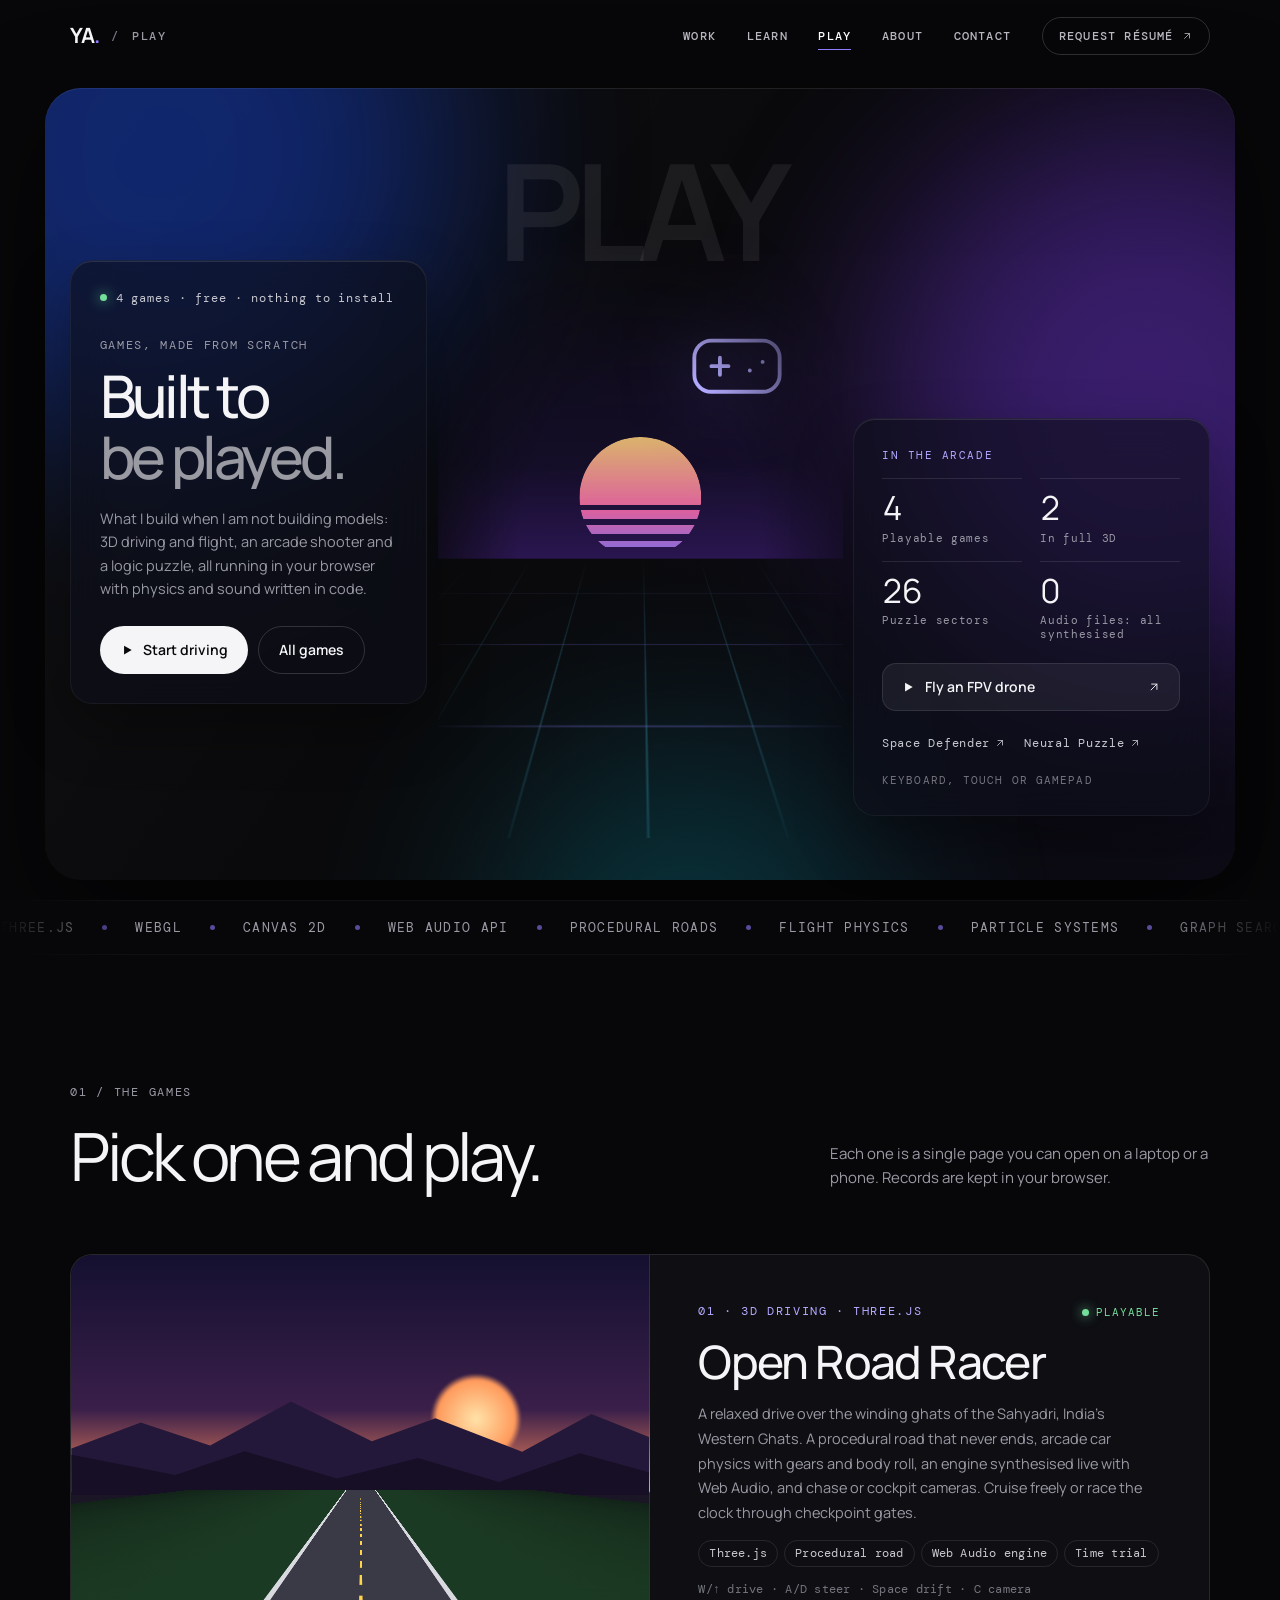
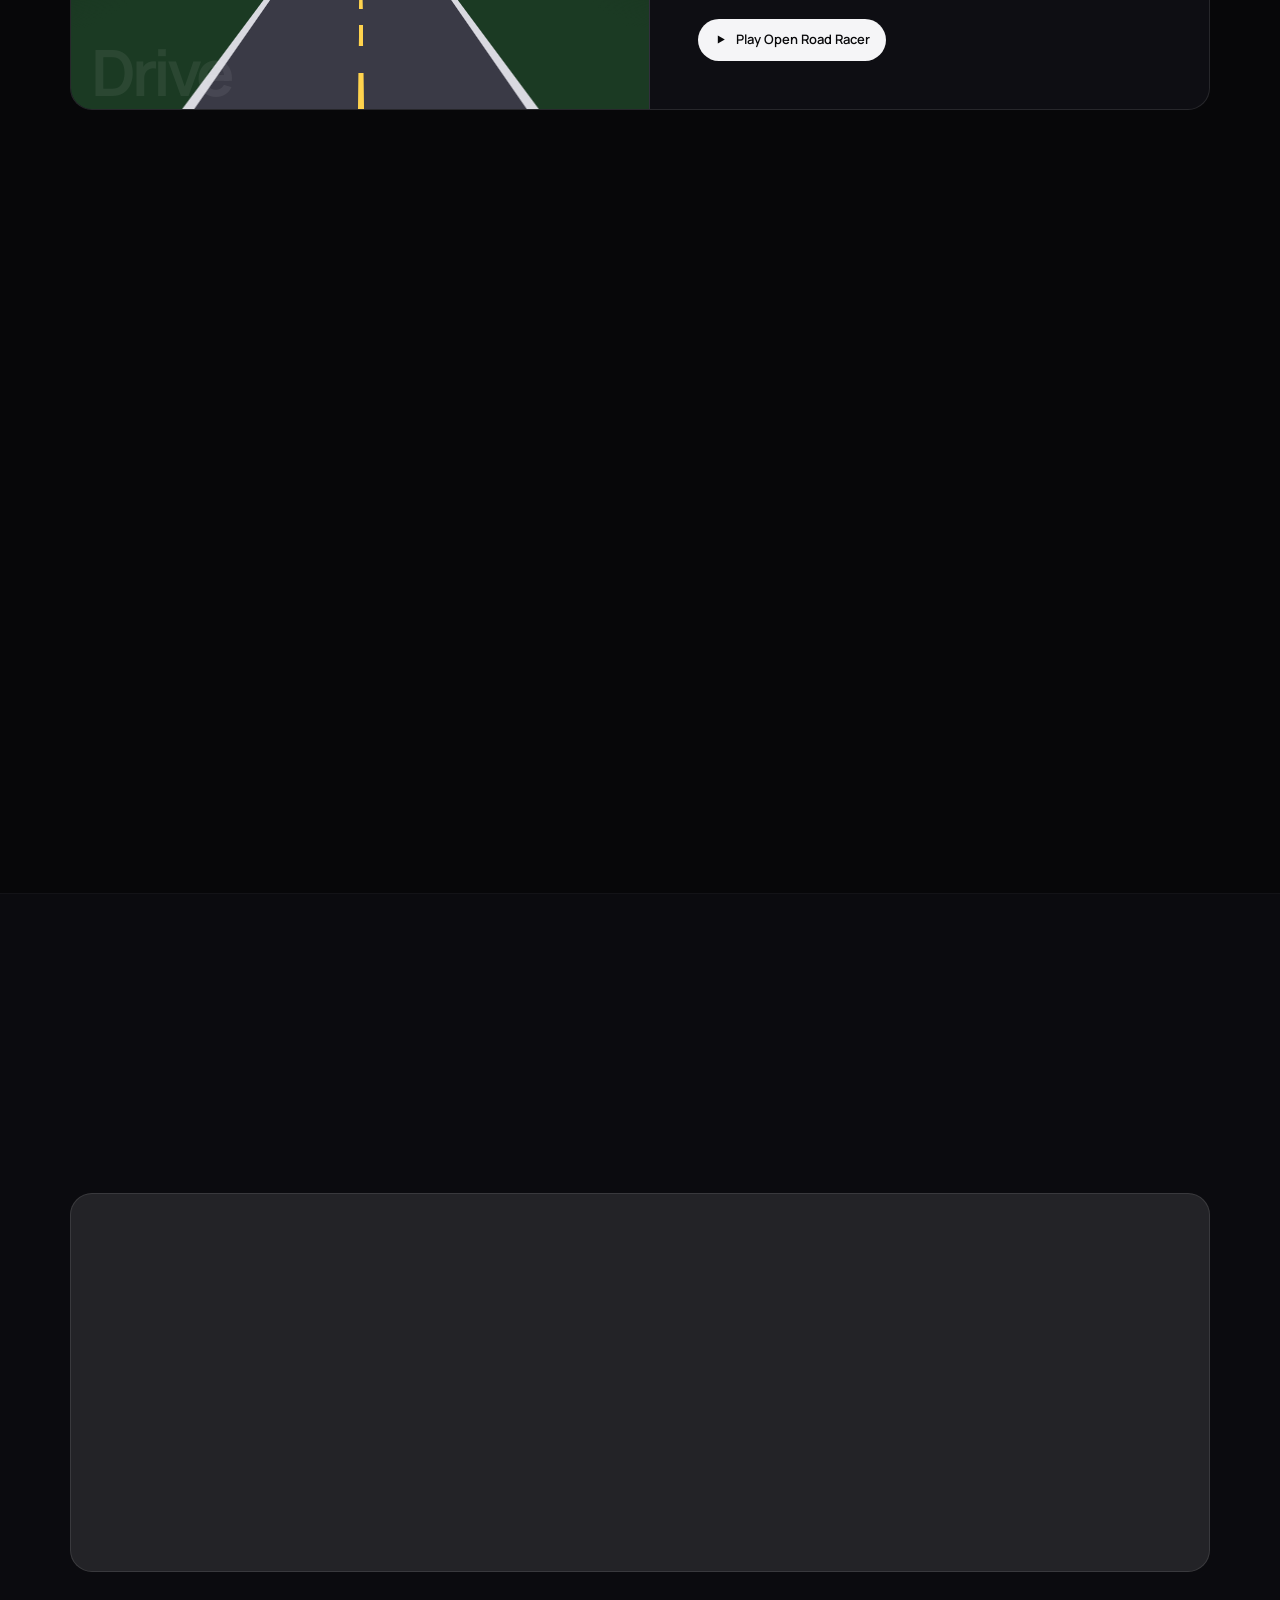
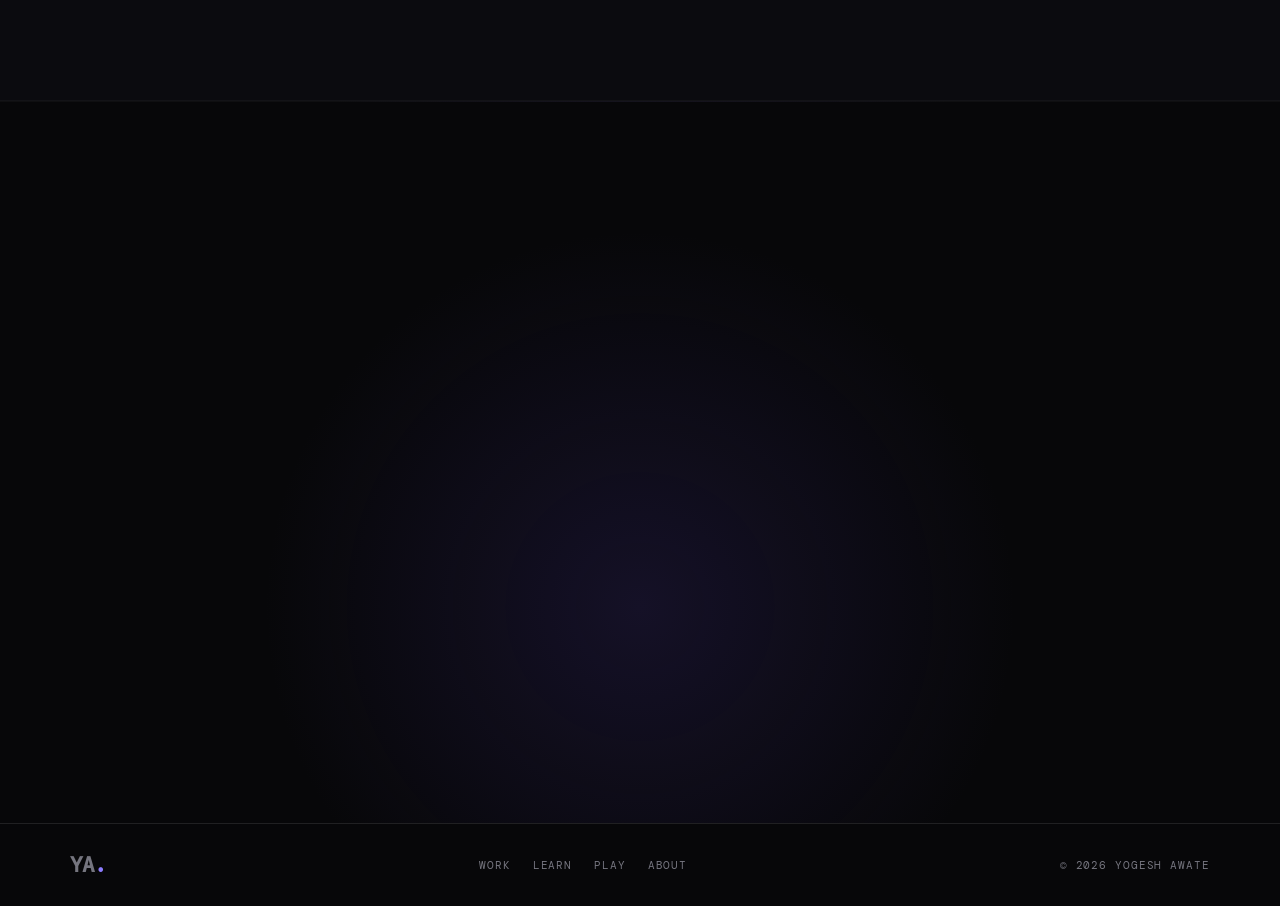
==== index.html @ 94be994e "Play hub on the portfolio shell: same nav, hero, transitions and contact The hub now uses a copy of " ====
<!doctype html>
<html lang="en">
<head>
<meta charset="utf-8">
<meta name="viewport" content="width=device-width, initial-scale=1">
<meta name="theme-color" content="#070709">
<title>Play · Yogesh Awate</title>
<meta name="description" content="Browser games built from scratch by Yogesh Awate: a Western Ghats drive, an FPV drone simulator, an arcade shooter and a circuit puzzle.">
<meta property="og:title" content="Play · Yogesh Awate">
<meta property="og:description" content="Four browser games built from scratch. No installs, keyboard or touch.">
<meta property="og:type" content="website">
<meta property="og:image" content="https://yogesh660.github.io/assets/yogesh-suit-cutout.webp">
<link rel="preconnect" href="https://fonts.googleapis.com">
<link rel="preconnect" href="https://fonts.gstatic.com" crossorigin>
<link href="https://fonts.googleapis.com/css2?family=DM+Mono:wght@400;500&family=Manrope:wght@300;400;500;600;700&display=swap" rel="stylesheet">
<link rel="stylesheet" href="assets/site.css?v=2">
<link rel="stylesheet" href="assets/games.css?v=2">
<script>document.documentElement.classList.add('js')</script>
</head>
<body class="page-play">
<a class="skip" href="#main">Skip to content</a>

<!-- Same five links as the portfolio and the Learn hub, so the three read as one site. -->
<nav id="nav">
  <div class="brand"><a class="mark" href="/" aria-label="Yogesh Awate, home">YA<span>.</span></a><a class="brand-sub" href="./">Play</a></div>
  <div class="navlinks" id="navlinks">
    <a href="/work/">Work</a>
    <a href="/ml-model-zoo/">Learn</a>
    <a href="./" class="active" aria-current="page">Play</a>
    <a href="/about/">About</a>
    <a href="#contact">Contact</a>
    <a class="pill" href="mailto:awateyogeshs@gmail.com?subject=R%C3%A9sum%C3%A9%20request">Request résumé <svg class="i" viewBox="0 0 24 24" fill="none" stroke="currentColor" stroke-width="1.6" stroke-linecap="round" stroke-linejoin="round" aria-hidden="true"><path d="M7 17 17 7M8 7h9v9"/></svg></a>
  </div>
  <button class="menu" id="menu" aria-label="Open menu" aria-expanded="false" aria-controls="navlinks"><svg class="i" viewBox="0 0 24 24" fill="none" stroke="currentColor" stroke-width="1.6" stroke-linecap="round" stroke-linejoin="round" aria-hidden="true"><path d="M4 7h16M4 12h16M4 17h16"/></svg></button>
</nav>

<main id="main">
<header class="hero play-hero">
  <div class="hero-stage" aria-hidden="true"><i></i><i></i><i></i></div>

  <div class="hero-card hero-intro">
    <p class="availability rise" style="--d:1"><i></i>4 games · free · nothing to install</p>
    <p class="kicker rise" style="--d:2">Games, made from scratch</p>
    <h1><span class="line"><span class="rise" style="--d:3">Built to</span></span><span class="line"><span class="rise dim" style="--d:4">be played.</span></span></h1>
    <p class="focus rise" style="--d:5">What I build when I am not building models: 3D driving and flight, an arcade shooter and a logic puzzle, all running in your browser with physics and sound written in code.</p>
    <div class="actions rise" style="--d:6">
      <a class="button light" href="games/open-road-racer/"><svg class="i" viewBox="0 0 24 24" fill="currentColor" aria-hidden="true"><path d="M7 4.5v15l13-7.5z"/></svg> Start driving</a>
      <a class="button ghost" href="#games">All games</a>
    </div>
  </div>

  <figure class="hero-visual" aria-hidden="true">
    <div class="hero-name">PLAY</div>
    <div class="arcade"><i class="sun"></i><i class="floor"></i><span class="pad"><svg class="i" viewBox="0 0 24 24" fill="none" stroke="currentColor" stroke-width="1.6" stroke-linecap="round" stroke-linejoin="round" aria-hidden="true"><path d="M6 12h4M8 10v4M15 13h.01M18 11h.01"/><rect x="2" y="6" width="20" height="12" rx="4"/></svg></span></div>
  </figure>

  <aside class="hero-card hero-side rise" style="--d:7">
    <small>In the arcade</small>
    <div class="hero-stats">
      <div><strong data-count="4">4</strong><span>Playable games</span></div>
      <div><strong data-count="2">2</strong><span>In full 3D</span></div>
      <div><strong data-count="26">26</strong><span>Puzzle sectors</span></div>
      <div><strong>0</strong><span>Audio files: all synthesised</span></div>
    </div>
    <a class="side-cta" href="games/fpv-time-trial/"><svg class="i" viewBox="0 0 24 24" fill="currentColor" aria-hidden="true"><path d="M7 4.5v15l13-7.5z"/></svg> Fly an FPV drone <svg class="i" viewBox="0 0 24 24" fill="none" stroke="currentColor" stroke-width="1.6" stroke-linecap="round" stroke-linejoin="round" aria-hidden="true"><path d="M7 17 17 7M8 7h9v9"/></svg></a>
    <div class="quick-links">
      <a href="games/space-defender/">Space Defender <svg class="i" viewBox="0 0 24 24" fill="none" stroke="currentColor" stroke-width="1.6" stroke-linecap="round" stroke-linejoin="round" aria-hidden="true"><path d="M7 17 17 7M8 7h9v9"/></svg></a>
      <a href="games/neural-puzzle/">Neural Puzzle <svg class="i" viewBox="0 0 24 24" fill="none" stroke="currentColor" stroke-width="1.6" stroke-linecap="round" stroke-linejoin="round" aria-hidden="true"><path d="M7 17 17 7M8 7h9v9"/></svg></a>
    </div>
    <span class="where">Keyboard, touch or gamepad</span>
  </aside>
</header>

<div class="marquee" aria-hidden="true"><div class="track"><span>Three.js</span><i></i><span>WebGL</span><i></i><span>Canvas 2D</span><i></i><span>Web Audio API</span><i></i><span>Procedural roads</span><i></i><span>Flight physics</span><i></i><span>Particle systems</span><i></i><span>Graph search</span><i></i><span>Touch controls</span><i></i><span>localStorage records</span><i></i><span>Three.js</span><i></i><span>WebGL</span><i></i><span>Canvas 2D</span><i></i><span>Web Audio API</span><i></i><span>Procedural roads</span><i></i><span>Flight physics</span><i></i><span>Particle systems</span><i></i><span>Graph search</span><i></i><span>Touch controls</span><i></i><span>localStorage records</span><i></i></div></div>

<section class="section" id="games">
  <div class="head reveal">
    <div><span class="tag">01 / The games</span><h2>Pick one and play.</h2></div>
    <p>Each one is a single page you can open on a laptop or a phone. Records are kept in your browser.</p>
  </div>
  <div class="games">
      <article class="game wide spot reveal">
        <a class="art art-road" href="games/open-road-racer/" tabindex="-1" aria-hidden="true"><i class="sun"></i><i class="hills"></i><i class="hills near"></i><i class="road"></i><span class="word">Drive</span></a>
        <div class="body">
          <div class="row"><small>01 · 3D driving · Three.js</small><span class="status live"><i></i>Playable</span></div>
          <h3>Open Road Racer</h3>
          <p>A relaxed drive over the winding ghats of the Sahyadri, India's Western Ghats. A procedural road that never ends, arcade car physics with gears and body roll, an engine synthesised live with Web Audio, and chase or cockpit cameras. Cruise freely or race the clock through checkpoint gates.</p>
          <div class="chips"><span>Three.js</span><span>Procedural road</span><span>Web Audio engine</span><span>Time trial</span></div>
          <p class="keys">W/↑ drive · A/D steer · Space drift · C camera</p>
          <div class="links"><a class="button light small" href="games/open-road-racer/"><svg class="i" viewBox="0 0 24 24" fill="currentColor" aria-hidden="true"><path d="M7 4.5v15l13-7.5z"/></svg> Play Open Road Racer</a></div>
        </div>
      </article>
      <article class="game spot reveal">
        <a class="art art-fpv" href="games/fpv-time-trial/" tabindex="-1" aria-hidden="true"><i class="gate"></i><i class="gate"></i><i class="gate"></i><svg class="drone" viewBox="0 0 100 70" aria-hidden="true"><path d="M22 18 78 52M78 18 22 52"/><path d="M40 30h20v10H40z"/>
<circle cx="20" cy="16" r="14"/><circle cx="80" cy="16" r="14"/><circle cx="20" cy="54" r="14"/><circle cx="80" cy="54" r="14"/></svg><span class="word">Fly</span></a>
        <div class="body">
          <div class="row"><small>02 · Flight sim · Three.js</small><span class="status live"><i></i>Playable</span></div>
          <h3>FPV Micro Drones</h3>
          <p>A first-person drone simulator inspired by Liftoff. Fly anything from a 65 mm Tinywhoop to a 5-inch 6S quad through living rooms, a cyber hangar and canyon courses, on Betaflight Actual rates.</p>
          <div class="chips"><span>Flight physics</span><span>Betaflight rates</span><span>Three.js</span></div>
          <p class="keys">Sticks on keyboard, touch or gamepad</p>
          <div class="links"><a class="button light small" href="games/fpv-time-trial/"><svg class="i" viewBox="0 0 24 24" fill="currentColor" aria-hidden="true"><path d="M7 4.5v15l13-7.5z"/></svg> Play FPV Micro Drones</a></div>
        </div>
      </article>
      <article class="game spot reveal">
        <a class="art art-space" href="games/space-defender/" tabindex="-1" aria-hidden="true"><i class="stars far"></i><i class="stars"></i><div class="invaders"><i></i><i></i><i></i><i></i><i></i><i></i><i></i><i></i><i></i><i></i><i></i><i></i></div><i class="shot-line"></i><i class="ship"></i><span class="word">Defend</span></a>
        <div class="body">
          <div class="row"><small>03 · Arcade · Canvas 2D</small><span class="status live"><i></i>Playable</span></div>
          <h3>Space Defender</h3>
          <p>A fast, readable wave shooter. Hold deep-space outposts against escalating alien formations with three starfighter classes, smart bombs and power-ups.</p>
          <div class="chips"><span>Canvas 2D</span><span>Particle pools</span><span>Upgrades</span></div>
          <p class="keys">Move, shoot, bomb: keyboard or touch</p>
          <div class="links"><a class="button light small" href="games/space-defender/"><svg class="i" viewBox="0 0 24 24" fill="currentColor" aria-hidden="true"><path d="M7 4.5v15l13-7.5z"/></svg> Play Space Defender</a></div>
        </div>
      </article>
      <article class="game spot reveal">
        <a class="art art-neural" href="games/neural-puzzle/" tabindex="-1" aria-hidden="true"><svg viewBox="0 0 300 180" aria-hidden="true"><rect class="tile" x="4" y="4" width="52" height="52" rx="8"/><rect class="tile" x="64" y="4" width="52" height="52" rx="8"/><rect class="tile" x="124" y="4" width="52" height="52" rx="8"/><rect class="tile" x="184" y="4" width="52" height="52" rx="8"/><rect class="tile" x="244" y="4" width="52" height="52" rx="8"/><rect class="tile" x="4" y="64" width="52" height="52" rx="8"/><rect class="tile" x="64" y="64" width="52" height="52" rx="8"/><rect class="tile" x="124" y="64" width="52" height="52" rx="8"/><rect class="tile" x="184" y="64" width="52" height="52" rx="8"/><rect class="tile" x="244" y="64" width="52" height="52" rx="8"/><rect class="tile" x="4" y="124" width="52" height="52" rx="8"/><rect class="tile" x="64" y="124" width="52" height="52" rx="8"/><rect class="tile" x="124" y="124" width="52" height="52" rx="8"/><rect class="tile" x="184" y="124" width="52" height="52" rx="8"/><rect class="tile" x="244" y="124" width="52" height="52" rx="8"/>
<path class="wire" d="M30 30 H150 V90 H90 V150 H270 V90"/>
<path class="wire" d="M210 30 H270 M210 30 V90"/>
<path class="current" pathLength="100" d="M30 30 H150 V90 H90 V150 H270 V90"/>
<circle class="node" cx="30" cy="30" r="10"/><circle class="node end" cx="270" cy="90" r="10"/></svg><span class="word">Solve</span></a>
        <div class="body">
          <div class="row"><small>04 · Logic · procedural</small><span class="status live"><i></i>Playable</span></div>
          <h3>Neural Puzzle</h3>
          <p>Rotate conduits to close the circuit before you run out of moves. 26 sectors, procedurally generated boards and a daily challenge.</p>
          <div class="chips"><span>Graph search</span><span>Procedural levels</span><span>Daily challenge</span></div>
          <p class="keys">Click or tap a tile to rotate it</p>
          <div class="links"><a class="button light small" href="games/neural-puzzle/"><svg class="i" viewBox="0 0 24 24" fill="currentColor" aria-hidden="true"><path d="M7 4.5v15l13-7.5z"/></svg> Play Neural Puzzle</a></div>
        </div>
      </article>
  </div>
</section>

<section class="section band">
  <div class="inner">
    <div class="head reveal">
      <div><span class="tag">02 / How they are built</span><h2>Small, fast, from scratch.</h2></div>
      <a class="text-link" href="https://github.com/yogesh660/featured-games" target="_blank" rel="noopener">The code on GitHub <svg class="i" viewBox="0 0 24 24" fill="none" stroke="currentColor" stroke-width="1.6" stroke-linecap="round" stroke-linejoin="round" aria-hidden="true"><path d="M7 17 17 7M8 7h9v9"/></svg></a>
    </div>
    <div class="standards"><div class="standard reveal"><svg class="i" viewBox="0 0 24 24" fill="none" stroke="currentColor" stroke-width="1.6" stroke-linecap="round" stroke-linejoin="round" aria-hidden="true"><path d="M20 6 9 17l-5-5"/></svg><h3>Nothing to install</h3><p>Open the link and play. No plugins, accounts or downloads; it all runs in the browser.</p></div><div class="standard reveal"><svg class="i" viewBox="0 0 24 24" fill="none" stroke="currentColor" stroke-width="1.6" stroke-linecap="round" stroke-linejoin="round" aria-hidden="true"><path d="M20 6 9 17l-5-5"/></svg><h3>Sound made in code</h3><p>Engines, wind, lasers and chimes are synthesised with the Web Audio API. No audio files.</p></div><div class="standard reveal"><svg class="i" viewBox="0 0 24 24" fill="none" stroke="currentColor" stroke-width="1.6" stroke-linecap="round" stroke-linejoin="round" aria-hidden="true"><path d="M20 6 9 17l-5-5"/></svg><h3>Keyboard and touch</h3><p>Every game has keyboard controls and on-screen controls for phones and tablets.</p></div><div class="standard reveal"><svg class="i" viewBox="0 0 24 24" fill="none" stroke="currentColor" stroke-width="1.6" stroke-linecap="round" stroke-linejoin="round" aria-hidden="true"><path d="M20 6 9 17l-5-5"/></svg><h3>Runs on modest hardware</h3><p>Graphics presets (low, medium, high) and pooled objects keep the frame rate smooth.</p></div><div class="standard reveal"><svg class="i" viewBox="0 0 24 24" fill="none" stroke="currentColor" stroke-width="1.6" stroke-linecap="round" stroke-linejoin="round" aria-hidden="true"><path d="M20 6 9 17l-5-5"/></svg><h3>Records stay with you</h3><p>Best laps and scores are saved in your browser, nowhere else.</p></div><div class="standard reveal"><svg class="i" viewBox="0 0 24 24" fill="none" stroke="currentColor" stroke-width="1.6" stroke-linecap="round" stroke-linejoin="round" aria-hidden="true"><path d="M20 6 9 17l-5-5"/></svg><h3>Open source</h3><p>Every line is on GitHub, with a design doc for each game in docs/.</p></div></div>
  </div>
</section>
</main>

<section id="contact" class="contact">
  <span class="tag reveal">Let's connect</span>
  <h2 class="reveal">Have a hard problem?<br><span>Let's make it simple.</span></h2>
  <a class="email reveal" href="mailto:awateyogeshs@gmail.com">awateyogeshs@gmail.com <svg class="i" viewBox="0 0 24 24" fill="none" stroke="currentColor" stroke-width="1.6" stroke-linecap="round" stroke-linejoin="round" aria-hidden="true"><path d="M7 17 17 7M8 7h9v9"/></svg></a>
  <div class="socials reveal">
    <a href="https://www.linkedin.com/in/yogesh-s-awate/" target="_blank" rel="noopener"><svg class="i" viewBox="0 0 24 24" fill="none" stroke="currentColor" stroke-width="1.6" stroke-linecap="round" stroke-linejoin="round" aria-hidden="true"><path d="M16 8a6 6 0 0 1 6 6v7h-4v-7a2 2 0 0 0-4 0v7h-4v-7a6 6 0 0 1 6-6z"/><rect x="2" y="9" width="4" height="12"/><circle cx="4" cy="4" r="2"/></svg> LinkedIn</a>
    <a href="https://github.com/yogesh660" target="_blank" rel="noopener"><svg class="i" viewBox="0 0 24 24" fill="none" stroke="currentColor" stroke-width="1.6" stroke-linecap="round" stroke-linejoin="round" aria-hidden="true"><path d="M15 22v-4a4.8 4.8 0 0 0-1-3.5c3 0 6-2 6-5.5.1-1.2-.3-2.5-1-3.5.3-1.1.3-2.4 0-3.5 0 0-1 0-3 1.5a10.5 10.5 0 0 0-8 0C6 2 5 2 5 2c-.3 1.1-.3 2.4 0 3.5A5.4 5.4 0 0 0 4 9c0 3.5 3 5.5 6 5.5-.4.5-.7 1-.9 1.6-.2.6-.2 1.3-.1 1.9v4"/><path d="M9 18c-4.5 2-5-2-7-2"/></svg> GitHub</a>
    <a href="https://medium.com/@yogeshinawate" target="_blank" rel="noopener"><svg class="i" viewBox="0 0 24 24" fill="none" stroke="currentColor" stroke-width="1.6" stroke-linecap="round" stroke-linejoin="round" aria-hidden="true"><path d="M12 20h9"/><path d="M16.5 3.5a2.1 2.1 0 0 1 3 3L7 19l-4 1 1-4Z"/></svg> Medium</a>
    <a href="https://twitter.com/YogeshSAwate1" target="_blank" rel="noopener"><svg class="i" viewBox="0 0 24 24" fill="none" stroke="currentColor" stroke-width="1.6" stroke-linecap="round" stroke-linejoin="round" aria-hidden="true"><path d="M7 17 17 7M8 7h9v9"/></svg> X / Twitter</a>
  </div>
</section>

<footer>
  <a class="mark" href="/">YA<span>.</span></a>
  <div class="footlinks"><a href="/work/">Work</a><a href="/ml-model-zoo/">Learn</a><a href="./">Play</a><a href="/about/">About</a></div>
  <span>© 2026 YOGESH AWATE</span>
</footer>

<script src="assets/site.js?v=2" defer></script>
</body>
</html>
---- assets/site.css ----
/* Portfolio. Near-black ground, Manrope + DM Mono, violet/cyan accents, glass panels.
   The case-study pages (/car-agent-harness/, /shelf-vlm/) use the same tokens. */

:root {
  --bg: #070709;
  --bg-2: #0b0b0f;
  --panel: #0e0e13;
  --glass: rgba(14, 16, 26, .62);
  --ink: #f5f5f7;
  --soft: #c9c9d1;
  --muted: #9a9aa5;
  --dim: #75757f;
  --line: rgba(255, 255, 255, .1);
  --line-2: rgba(255, 255, 255, .16);
  --violet: #8c7cff;
  --violet-2: #b3abff;
  --cyan: #56d9ff;
  --green: #74df9b;
  --mono: "DM Mono", ui-monospace, SFMono-Regular, Menlo, monospace;
  --sans: Manrope, system-ui, -apple-system, "Segoe UI", Arial, sans-serif;
  --pad-x: clamp(20px, 5.5vw, 88px);
  --max: 1240px;
  --radius: 22px;
  --ease: cubic-bezier(.2, .7, .2, 1);
}

* { box-sizing: border-box; }
html { scroll-behavior: smooth; scroll-padding-top: 80px; -webkit-text-size-adjust: 100%; }
body {
  margin: 0; background: var(--bg); color: var(--ink); font-family: var(--sans);
  font-size: 16px; line-height: 1.6; overflow-x: hidden; -webkit-font-smoothing: antialiased;
}
a { color: inherit; text-decoration: none; }
img { display: block; max-width: 100%; }
h1, h2, h3, h4, p { margin: 0; }
::selection { background: #8c7cff55; }
:focus-visible { outline: 2px solid var(--violet); outline-offset: 3px; border-radius: 6px; }
.i { width: 1em; height: 1em; flex: none; }
.dim { color: #9a9aa3; }

.skip { position: absolute; left: 12px; top: -60px; z-index: 100; background: var(--ink); color: var(--bg); padding: 10px 14px; border-radius: 10px; }
.skip:focus { top: 12px; }

.tag, small, .num, .period, .kicker {
  font-family: var(--mono); font-weight: 400; letter-spacing: .14em; text-transform: uppercase;
}
.tag { display: block; font-size: 12px; color: var(--muted); margin-bottom: 24px; }

/* ---------- page transitions (Chrome, Edge, Safari 18+; others just navigate) ---------- */
@view-transition { navigation: auto; }
::view-transition-old(root) { animation: .28s var(--ease) both page-out; }
::view-transition-new(root) { animation: .42s var(--ease) both page-in; }
::view-transition-group(*) { animation-duration: .45s; animation-timing-function: var(--ease); }
#nav { view-transition-name: nav; }
@keyframes page-out { to { opacity: 0; transform: translateY(-10px); } }
@keyframes page-in { from { opacity: 0; transform: translateY(14px); } }

/* ---------- entrance and reveal ---------- */
.js .rise { animation: rise .9s var(--ease) both; animation-delay: calc(var(--d, 0) * 80ms + 80ms); }
@keyframes rise { from { opacity: 0; transform: translateY(26px); filter: blur(6px); } }
.line { display: block; overflow: hidden; padding-bottom: .06em; }
.line > .rise { display: inline-block; animation-name: rise-line; }
@keyframes rise-line { from { opacity: 0; transform: translateY(105%); } }

.js .reveal { opacity: 0; transform: translateY(28px); transition: opacity .8s var(--ease), transform .8s var(--ease); transition-delay: calc(var(--stagger, 0) * 70ms); }
.js .reveal.in { opacity: 1; transform: none; }

/* cursor spotlight on cards; site.js sets --mx/--my */
.spot { position: relative; isolation: isolate; }
.spot::before {
  content: ""; position: absolute; inset: 0; z-index: -1; border-radius: inherit; opacity: 0; transition: opacity .35s;
  background: radial-gradient(420px circle at var(--mx, 50%) var(--my, 50%), #8c7cff1f, transparent 60%);
}
.spot:hover::before { opacity: 1; }

/* ---------- nav ---------- */
nav {
  position: fixed; z-index: 50; inset: 0 0 auto; height: 72px; padding: 0 var(--pad-x);
  display: flex; align-items: center; justify-content: space-between;
  border-bottom: 1px solid transparent; transition: background .35s, height .35s, border-color .35s;
}
nav.scrolled, nav.open { height: 62px; background: rgba(7, 7, 9, .8); backdrop-filter: blur(22px); -webkit-backdrop-filter: blur(22px); border-color: var(--line); }
.mark { font-size: 21px; font-weight: 700; letter-spacing: -1px; }
.mark span { color: var(--violet); }
/* "YA. / Learn" and "YA. / Play" on the hubs, which share this stylesheet */
.brand { display: flex; align-items: center; gap: 12px; }
.brand-sub { font: 500 12px var(--mono); letter-spacing: .14em; text-transform: uppercase; color: var(--muted); transition: color .2s; }
.brand-sub::before { content: "/"; margin-right: 12px; color: var(--dim); }
.brand-sub:hover { color: #fff; }
.navlinks { display: flex; align-items: center; gap: clamp(18px, 2.4vw, 34px); font: 500 12px var(--mono); letter-spacing: .1em; text-transform: uppercase; }
.navlinks > a { position: relative; color: #b8b8c0; transition: color .2s; padding: 6px 0; }
.navlinks > a:not(.pill)::after { content: ""; position: absolute; left: 0; right: 0; bottom: 0; height: 1px; background: var(--violet); transform: scaleX(0); transform-origin: right; transition: transform .35s var(--ease); }
.navlinks > a:hover, .navlinks > a.active { color: #fff; }
.navlinks > a:hover::after, .navlinks > a.active::after { transform: scaleX(1); transform-origin: left; }
.pill { display: inline-flex; align-items: center; gap: 7px; border: 1px solid var(--line-2); padding: 10px 16px !important; border-radius: 99px; transition: border-color .2s, background .2s !important; }
.pill:hover { border-color: #ffffff45; background: #ffffff08; }
.menu { display: none; width: 44px; height: 44px; place-items: center; background: none; border: 0; color: #fff; font-size: 24px; cursor: pointer; margin-right: -10px; }

/* ---------- buttons and links ---------- */
.button {
  display: inline-flex; align-items: center; justify-content: center; gap: 9px; min-height: 46px;
  padding: 12px 20px; border-radius: 99px; font-size: 14px; font-weight: 600; transition: transform .25s var(--ease), background .2s, border-color .2s;
}
.button:hover { transform: translateY(-2px); }
.button .i { transition: transform .25s var(--ease); }
.button:hover .i { transform: translate(2px, -2px); }
.button.light { background: var(--ink); color: #09090b; }
.button.ghost { border: 1px solid var(--line-2); color: var(--ink); }
.button.ghost:hover { border-color: #ffffff40; background: #ffffff08; }
.button.small { min-height: 42px; padding: 9px 16px; font-size: 13px; }
.text-link { display: inline-flex; align-items: center; gap: 8px; font: 500 12px var(--mono); letter-spacing: .12em; text-transform: uppercase; color: var(--violet-2); padding: 8px 0; white-space: nowrap; }
.text-link .i { transition: transform .25s var(--ease); }
.text-link:hover .i { transform: translate(3px, -3px); }

/* ---------- hero ---------- */
.hero {
  position: relative; isolation: isolate; overflow: hidden;
  min-height: min(100svh, 980px); padding: 112px var(--pad-x) 48px;
  display: grid; grid-template-columns: minmax(0, 1fr) minmax(0, 1.05fr) minmax(0, 1fr);
  grid-template-areas: "intro portrait side"; align-items: end; gap: clamp(16px, 2vw, 32px);
}
.hero-stage { position: absolute; z-index: -2; inset: 88px clamp(10px, 3.5vw, 56px) 20px; border-radius: 36px; overflow: hidden;
  background: linear-gradient(125deg, #ffffff0b, #ffffff03 45%, #7860ff0d); box-shadow: inset 0 1px 0 #ffffff17, 0 35px 100px #0008; }
.hero-stage i { position: absolute; border-radius: 50%; filter: blur(100px); opacity: .38; }
.hero-stage i:nth-child(1) { width: 46vw; height: 46vw; left: -14vw; top: -18vw; background: #144dff; animation: drift 14s ease-in-out infinite alternate; }
.hero-stage i:nth-child(2) { width: 42vw; height: 42vw; right: -14vw; top: 4vh; background: #833cff; animation: drift 17s ease-in-out infinite alternate-reverse; }
.hero-stage i:nth-child(3) { width: 30vw; height: 30vw; left: 35vw; bottom: -20vw; background: #00d5e8; opacity: .2; animation: drift 12s ease-in-out infinite alternate; }
@keyframes drift { to { transform: translate3d(4vw, 3vh, 0) scale(1.08); } }

.hero-name {
  position: absolute; z-index: -1; left: 50%; translate: -50% 0; top: 12%; text-align: center; white-space: nowrap; pointer-events: none; user-select: none;
  font-size: clamp(72px, 10.5vw, 168px); line-height: .8; font-weight: 700; letter-spacing: -.07em; color: #ffffff12;
}
.js .hero-name { animation: name-in 1.6s var(--ease) both .2s; }
@keyframes name-in { from { opacity: 0; letter-spacing: .02em; } }
.hero-card {
  position: relative; z-index: 2; padding: clamp(22px, 2.2vw, 32px); border-radius: var(--radius);
  background: var(--glass); backdrop-filter: blur(22px); -webkit-backdrop-filter: blur(22px);
  box-shadow: inset 0 1px 0 #ffffff1c, 0 24px 60px #0005; border: 1px solid #ffffff0d;
}
.hero-intro { grid-area: intro; align-self: center; justify-self: start; width: 100%; max-width: 470px; }
.availability { display: flex; align-items: center; gap: 9px; font: 400 12px var(--mono); letter-spacing: .08em; color: var(--soft); margin-bottom: 30px; }
.availability i { width: 7px; height: 7px; border-radius: 50%; background: var(--green); box-shadow: 0 0 14px var(--green); animation: pulse 2.4s ease-in-out infinite; }
@keyframes pulse { 50% { box-shadow: 0 0 2px var(--green); opacity: .6; } }
.kicker { font-size: 12px; color: var(--muted); }
.hero h1 { font-size: clamp(42px, 4.6vw, 76px); line-height: .98; letter-spacing: -.06em; font-weight: 500; margin: 12px 0 18px; }
.focus { color: var(--muted); font-size: 14.5px; line-height: 1.6; margin-bottom: 26px; }
.actions { display: flex; flex-wrap: wrap; gap: 10px; }

.hero-portrait { position: relative; grid-area: portrait; margin: 0; align-self: end; display: flex; justify-content: center; will-change: transform; }
.hero-portrait img { width: auto; height: min(68vh, 680px); max-width: 100%; object-fit: contain; object-position: bottom; filter: drop-shadow(0 28px 58px #000c); }
.js .hero-portrait img { animation: portrait-in 1.3s var(--ease) both .15s; }
@keyframes portrait-in { from { opacity: 0; transform: translateY(40px) scale(.97); } }

.hero-side { grid-area: side; align-self: end; justify-self: end; width: 100%; max-width: 440px; margin-bottom: 4vh; }
.hero-side small { display: block; font-size: 11px; color: var(--violet-2); margin-bottom: 14px; }
.hero-side > p { font-size: clamp(17px, 1.4vw, 21px); line-height: 1.45; margin-bottom: 22px; }
.side-cta { display: flex; align-items: center; gap: 10px; min-height: 48px; padding: 0 18px; border-radius: 14px; background: #ffffff0f; border: 1px solid var(--line); font-weight: 600; font-size: 14px; transition: background .2s; }
.side-cta .i:last-child { margin-left: auto; transition: transform .25s var(--ease); }
.side-cta:hover { background: #ffffff18; }
.side-cta:hover .i:last-child { transform: translate(2px, -2px); }
.quick-links { display: flex; flex-wrap: wrap; gap: 6px 18px; margin: 18px 0 16px; font: 400 12px var(--mono); letter-spacing: .06em; color: var(--soft); }
.quick-links a { display: inline-flex; align-items: center; gap: 4px; padding: 6px 0; }
.quick-links a:hover { color: #fff; }
.where { display: block; font: 400 11px var(--mono); letter-spacing: .1em; text-transform: uppercase; color: var(--dim); }

/* stack marquee under the hero */
.marquee { overflow: hidden; border-block: 1px solid #ffffff0a; padding: 18px 0; mask-image: linear-gradient(90deg, transparent, #000 10%, #000 90%, transparent); -webkit-mask-image: linear-gradient(90deg, transparent, #000 10%, #000 90%, transparent); }
.track { display: flex; align-items: center; gap: 28px; width: max-content; animation: scroll-x 45s linear infinite; }
.marquee:hover .track { animation-play-state: paused; }
.track span { font: 400 13px var(--mono); letter-spacing: .1em; text-transform: uppercase; color: var(--muted); white-space: nowrap; }
.track i { width: 5px; height: 5px; border-radius: 50%; background: var(--violet); opacity: .6; }
@keyframes scroll-x { to { transform: translateX(calc(-50% - 14px)); } }

/* ---------- sub-page header ---------- */
.page-head { max-width: calc(var(--max) + 2 * var(--pad-x)); margin: 0 auto; padding: clamp(130px, 16vw, 190px) var(--pad-x) clamp(30px, 4vw, 50px); }
.page-head h1 { font-size: clamp(46px, 7.4vw, 112px); line-height: .98; letter-spacing: -.06em; font-weight: 400; margin-bottom: 26px; }
.lede { max-width: 720px; font-size: clamp(17px, 1.6vw, 21px); line-height: 1.55; color: var(--soft); }
.back { display: inline-flex; align-items: center; gap: 8px; font: 500 12px var(--mono); letter-spacing: .12em; text-transform: uppercase; color: var(--muted); margin-bottom: 34px; padding: 6px 0; }
.back:hover { color: #fff; }
.back .i { transition: transform .25s var(--ease); }
.back:hover .i { transform: translateX(-3px); }
.notfound { min-height: 70vh; }

/* ---------- sections ---------- */
.section { max-width: calc(var(--max) + 2 * var(--pad-x)); margin: 0 auto; padding: clamp(80px, 10vw, 130px) var(--pad-x); }
.section.tight { padding-top: clamp(20px, 3vw, 40px); }
.band { max-width: none; background: var(--bg-2); border-block: 1px solid #ffffff08; }
.band > .inner { max-width: var(--max); margin: 0 auto; }
.head { display: flex; align-items: flex-end; justify-content: space-between; gap: 30px; margin-bottom: clamp(36px, 5vw, 64px); }
.head .tag { margin-bottom: 20px; }
.head > p { max-width: 380px; color: var(--muted); font-size: 15px; }
h2 { font-size: clamp(36px, 5.2vw, 74px); line-height: 1.02; letter-spacing: -.055em; font-weight: 400; }
.h3 { font: 500 12px var(--mono); letter-spacing: .14em; text-transform: uppercase; color: var(--violet-2); margin-bottom: 18px; }
.subhead { font: 400 12px var(--mono); letter-spacing: .14em; text-transform: uppercase; color: var(--muted); margin: clamp(48px, 6vw, 72px) 0 22px; }
.chips { display: flex; flex-wrap: wrap; gap: 6px; }
.chips span { font: 400 11.5px var(--mono); letter-spacing: .02em; border: 1px solid var(--line); border-radius: 99px; padding: 5px 10px; color: var(--soft); }
.num { font-size: 11px; color: var(--dim); }

/* intro + stats */
.intro-grid, .about-grid { display: grid; grid-template-columns: 1.3fr 1fr; gap: clamp(36px, 7vw, 110px); align-items: end; }
.about-grid { align-items: start; }
.big { font-size: clamp(24px, 2.6vw, 38px); line-height: 1.3; letter-spacing: -.03em; margin-bottom: 22px; }
.copy { color: var(--muted); font-size: 16px; line-height: 1.8; margin-bottom: 18px; }
.stats { display: grid; grid-template-columns: repeat(3, 1fr); gap: 20px; }
.stats > div { padding-top: 22px; border-top: 1px solid var(--line); }
.stats strong { display: block; font-size: clamp(36px, 4vw, 54px); font-weight: 400; letter-spacing: -.04em; line-height: 1.05; font-variant-numeric: tabular-nums; }
.stats span { display: block; font: 400 12px var(--mono); color: var(--muted); margin-top: 10px; line-height: 1.45; }

/* case-study cards (home, /work/) */
.work-grid { display: grid; grid-template-columns: repeat(3, 1fr); gap: 16px; }
.case-card {
  display: flex; flex-direction: column; gap: 14px; height: 100%; padding: 26px; border-radius: var(--radius);
  border: 1px solid var(--line); background: var(--panel); transition: border-color .3s, translate .35s var(--ease), opacity .8s var(--ease), transform .8s var(--ease);
}
.case-card:hover { border-color: #8c7cff66; translate: 0 -4px; }
.case-card .row { display: flex; align-items: baseline; gap: 14px; }
.case-card small { font-size: 11px; color: var(--violet-2); line-height: 1.5; }
.case-card h3 { font-size: 21px; font-weight: 500; letter-spacing: -.025em; line-height: 1.25; width: fit-content; }
.case-card p { color: var(--muted); font-size: 14px; line-height: 1.7; }
.case-card .chips { margin-top: auto; }
.more { display: inline-flex; align-items: center; gap: 8px; font: 500 12px var(--mono); letter-spacing: .1em; text-transform: uppercase; color: var(--soft); padding-top: 6px; }
.more .i { transition: transform .3s var(--ease); }
.case-card:hover .more { color: #fff; }
.case-card:hover .more .i { transform: translateX(5px); }
.work-grid.highlight .case-card { min-height: 360px; }
.case-card.hide { display: none; }

.filters { display: flex; flex-wrap: wrap; gap: 8px; margin-top: 34px; }
.filter { display: inline-flex; align-items: center; gap: 8px; min-height: 42px; padding: 0 16px; border-radius: 99px; border: 1px solid var(--line-2); background: none; color: var(--soft); font: 500 12px var(--mono); letter-spacing: .08em; text-transform: uppercase; cursor: pointer; transition: background .25s, color .25s, border-color .25s; }
.filter b { font-weight: 400; color: var(--dim); transition: color .25s; }
.filter:hover { border-color: #ffffff45; color: #fff; }
.filter.on { background: var(--ink); color: #09090b; border-color: var(--ink); }
.filter.on b { color: #55555c; }
.empty { color: var(--muted); }

/* case-study detail */
.progress { position: fixed; z-index: 60; inset: 0 0 auto; height: 2px; background: linear-gradient(90deg, var(--violet), var(--cyan)); transform-origin: left; transform: scaleX(0); }
@supports (animation-timeline: scroll()) {
  .progress { animation: grow linear both; animation-timeline: scroll(root); }
  @keyframes grow { to { transform: scaleX(1); } }
}
.case-title { font-size: clamp(38px, 5.6vw, 84px) !important; max-width: 1050px; }
.js .case-title { animation: rise .8s var(--ease) both .12s; }
.case-body { max-width: calc(var(--max) + 2 * var(--pad-x)); margin: 0 auto; padding: clamp(20px, 3vw, 40px) var(--pad-x) clamp(60px, 8vw, 100px); display: grid; grid-template-columns: 340px 1fr; gap: clamp(30px, 6vw, 90px); align-items: start; }
.glance { position: sticky; top: 92px; padding: 26px; border-radius: var(--radius); border: 1px solid var(--line); background: var(--panel); }
.glance dl { margin: 0 0 6px; }
.glance dt { font: 400 11px var(--mono); letter-spacing: .14em; text-transform: uppercase; color: var(--dim); margin-bottom: 6px; }
.glance dd { margin: 0 0 20px; color: var(--soft); font-size: 15px; }
.story { display: flex; flex-direction: column; gap: clamp(40px, 5vw, 60px); }
.steps { list-style: none; margin: 0; padding: 0; counter-reset: step; }
.steps li { counter-increment: step; position: relative; padding: 22px 0 22px 64px; border-top: 1px solid var(--line); font-size: clamp(16px, 1.4vw, 19px); line-height: 1.6; color: var(--ink); }
.steps li:last-child { border-bottom: 1px solid var(--line); }
.steps li::before { content: counter(step, decimal-leading-zero); position: absolute; left: 0; top: 25px; font: 400 12px var(--mono); color: var(--violet-2); letter-spacing: .1em; }
.checked { font-size: clamp(18px, 1.7vw, 23px); line-height: 1.55; letter-spacing: -.01em; color: var(--soft); padding-left: 22px; border-left: 2px solid var(--violet); }
.pager { max-width: calc(var(--max) + 2 * var(--pad-x)); margin: 0 auto; padding: 0 var(--pad-x) clamp(40px, 6vw, 80px); display: grid; grid-template-columns: 1fr 1fr; gap: 16px; }
.pager a { display: flex; flex-direction: column; gap: 10px; padding: 24px 26px; border-radius: var(--radius); border: 1px solid var(--line); background: var(--panel); transition: border-color .3s, transform .3s var(--ease); }
.pager a:hover { border-color: #8c7cff66; transform: translateY(-3px); }
.pager small { display: inline-flex; align-items: center; gap: 8px; font-size: 11px; color: var(--muted); }
.pager b { font-weight: 500; font-size: 18px; letter-spacing: -.02em; line-height: 1.3; }
.pager-next { text-align: right; align-items: flex-end; }

/* projects */
.featured { display: grid; grid-template-columns: repeat(2, 1fr); gap: 22px; }
.project { display: flex; flex-direction: column; gap: 14px; padding: 26px; border-radius: var(--radius); border: 1px solid var(--line); background: var(--panel); transition: border-color .3s, translate .35s var(--ease), opacity .8s var(--ease), transform .8s var(--ease); }
.project:hover { border-color: #8c7cff55; translate: 0 -4px; }
.featured-card { padding: 0; overflow: hidden; }
.featured-card .body { display: flex; flex-direction: column; gap: 14px; padding: 26px 28px 28px; flex: 1; }
.shot { display: block; aspect-ratio: 16 / 8.2; background: radial-gradient(circle at 55% 45%, #2a2160 0, #121225 45%, #0b0b10 80%); border-bottom: 1px solid var(--line); padding: 18px; overflow: hidden; }
.shot img { width: 100%; height: 100%; object-fit: contain; transition: transform .7s var(--ease); }
.featured-card:hover .shot img { transform: scale(1.04); }
.project .row { display: flex; justify-content: space-between; align-items: center; gap: 12px; }
.project small { font-size: 11.5px; color: var(--violet-2); }
.project h3 { font-size: clamp(24px, 2.4vw, 32px); font-weight: 500; letter-spacing: -.035em; line-height: 1.15; }
.project p { color: var(--muted); font-size: 14.5px; line-height: 1.7; }
.project .links { display: flex; flex-wrap: wrap; gap: 10px; margin-top: auto; padding-top: 8px; }
.status { display: inline-flex; align-items: center; gap: 7px; font: 400 11px var(--mono); letter-spacing: .1em; text-transform: uppercase; color: var(--muted); white-space: nowrap; }
.status i { width: 7px; height: 7px; border-radius: 50%; background: var(--dim); }
.status.live { color: var(--green); }
.status.live i { background: var(--green); box-shadow: 0 0 12px var(--green); animation: pulse 2.4s ease-in-out infinite; }
.planned { display: grid; grid-template-columns: repeat(4, 1fr); gap: 16px; }
.planned .project { padding: 22px; }
.planned h3 { font-size: 21px; }
.planned p { font-size: 13.5px; }
.roadmap-strip { display: flex; align-items: center; justify-content: space-between; gap: 20px; margin-top: 16px; padding: 22px 26px; border-radius: var(--radius); border: 1px dashed var(--line-2); color: var(--muted); font-size: 14.5px; transition: border-color .3s, color .3s; }
.roadmap-strip b { color: var(--ink); font-weight: 600; margin-right: 8px; }
.roadmap-strip:hover { border-color: #8c7cff88; color: var(--soft); }
.roadmap-strip .i { font-size: 18px; color: var(--violet-2); transition: transform .3s var(--ease); }
.roadmap-strip:hover .i { transform: translate(3px, -3px); }
.standards { display: grid; grid-template-columns: repeat(3, 1fr); gap: 1px; background: var(--line); border: 1px solid var(--line); border-radius: var(--radius); overflow: hidden; }
.standard { padding: 28px; background: var(--bg-2); }
.standard .i { width: 22px; height: 22px; color: var(--green); margin-bottom: 18px; }
.standard h3 { font-size: 19px; font-weight: 500; letter-spacing: -.02em; margin-bottom: 8px; }
.standard p { color: var(--muted); font-size: 14px; line-height: 1.65; }

/* /work/ jump links */
.jump { display: flex; flex-wrap: wrap; gap: 8px; margin-top: 34px; }
.jump a { display: inline-flex; align-items: center; gap: 9px; min-height: 42px; padding: 0 16px; border-radius: 99px; border: 1px solid var(--line-2); font: 500 12px var(--mono); letter-spacing: .08em; text-transform: uppercase; color: var(--soft); transition: border-color .25s, color .25s, background .25s, transform .3s var(--ease); }
.jump a b { font-weight: 400; color: var(--dim); }
.jump a .i { color: var(--violet-2); }
.jump a:hover { color: #fff; border-color: #8c7cff88; background: #8c7cff12; transform: translateY(-2px); }
#industry .filters { margin: 0 0 22px; }

/* home: Learn and Play cards */
.hubs { display: grid; grid-template-columns: repeat(2, 1fr); gap: 22px; }
.hub { display: flex; flex-direction: column; border-radius: var(--radius); border: 1px solid var(--line); background: var(--panel); overflow: hidden; transition: border-color .3s, translate .4s var(--ease), opacity .8s var(--ease), transform .8s var(--ease); }
.hub:hover { border-color: #8c7cff66; translate: 0 -5px; }
.hub-art { position: relative; display: block; aspect-ratio: 16 / 8.2; overflow: hidden; border-bottom: 1px solid var(--line); isolation: isolate; }
.hub-word { position: absolute; z-index: 2; left: 22px; bottom: 10px; font-size: clamp(54px, 6.4vw, 92px); line-height: .9; font-weight: 700; letter-spacing: -.07em; color: #ffffff14; transition: color .5s, transform .6s var(--ease); pointer-events: none; }
.hub:hover .hub-word { color: #ffffff22; transform: translateX(6px); }
.hub .body { display: flex; flex-direction: column; gap: 14px; padding: 26px 28px 28px; flex: 1; }
.hub small { font-size: 11.5px; color: var(--violet-2); }
.hub h3 { font-size: clamp(26px, 2.6vw, 36px); font-weight: 500; letter-spacing: -.04em; line-height: 1.1; }
.hub p { color: var(--muted); font-size: 14.5px; line-height: 1.7; }
.hub-stats { display: grid; grid-template-columns: repeat(3, 1fr); gap: 14px; padding: 6px 0 4px; }
.hub-stats div { border-top: 1px solid var(--line); padding-top: 12px; }
.hub-stats strong { display: block; font-size: clamp(26px, 2.6vw, 34px); font-weight: 400; letter-spacing: -.04em; line-height: 1; font-variant-numeric: tabular-nums; }
.hub-stats span { display: block; margin-top: 6px; font: 400 11px var(--mono); letter-spacing: .04em; color: var(--muted); }
.hub .links { display: flex; flex-wrap: wrap; gap: 10px; margin-top: auto; padding-top: 8px; }

/* Learn artwork: a network with signals running through it */
.hub-learn .hub-art { background: radial-gradient(circle at 60% 40%, #2a2160 0, #121225 48%, #0b0b10 82%); }
.net { position: absolute; inset: 8% 4% 6% 14%; width: 82%; height: 86%; transition: transform .8s var(--ease); }
.hub-learn:hover .net { transform: scale(1.04); }
.net .edge { fill: none; stroke: #ffffff14; stroke-width: 1; }
.net .signal { fill: none; stroke: var(--cyan); stroke-width: 1.6; stroke-linecap: round; stroke-dasharray: 14 86; stroke-dashoffset: 100; opacity: .85; filter: drop-shadow(0 0 4px var(--cyan)); animation: signal 2.8s linear infinite; animation-delay: calc(var(--k) * -310ms); }
@keyframes signal { to { stroke-dashoffset: 0; } }
.net circle { fill: #14142a; stroke: var(--violet); stroke-width: 1.5; transform-box: fill-box; transform-origin: center; animation: node 2.8s ease-in-out infinite; animation-delay: calc(var(--k) * 180ms); }
@keyframes node { 50% { fill: #8c7cff; transform: scale(1.18); } }

/* Play artwork: synthwave floor, sun and a floating pad */
.hub-play .hub-art { background: linear-gradient(#0b0b14 0, #1a1036 52%, #0b0b10 52.2%); }
.arcade { position: absolute; inset: 0; perspective: 260px; overflow: hidden; }
.arcade .sun { position: absolute; left: 50%; bottom: 48%; width: 24%; aspect-ratio: 1; translate: -50% 0; border-radius: 50%; background: linear-gradient(#ffd27a, #ff6fae 60%, #8c7cff); opacity: .85; filter: drop-shadow(0 0 34px #ff6fae66);
  --stripes: linear-gradient(#000 0 56%, transparent 56% 60%, #000 60% 68%, transparent 68% 73%, #000 73% 80%, transparent 80% 86%, #000 86% 91%, transparent 91%);
  -webkit-mask-image: var(--stripes); mask-image: var(--stripes); }
.arcade .floor { position: absolute; left: -50%; right: -50%; top: 52%; height: 120%; transform-origin: top; transform: rotateX(62deg);
  background-image: linear-gradient(#8c7cff66 1.5px, transparent 1.5px), linear-gradient(90deg, #56d9ff55 1.5px, transparent 1.5px);
  background-size: 48px 48px; animation: floor 1.6s linear infinite; -webkit-mask-image: linear-gradient(transparent, #000 30%); mask-image: linear-gradient(transparent, #000 30%); }
@keyframes floor { to { background-position: 0 48px; } }
.arcade .pad { position: absolute; z-index: 1; right: 9%; top: 14%; color: #b3abff; filter: drop-shadow(0 0 28px #8c7cffaa); animation: float 5s ease-in-out infinite; }
.arcade .pad .i { width: clamp(84px, 9vw, 130px); height: auto; aspect-ratio: 1; stroke-width: 1; }
.hub-play:hover .floor { animation-duration: .7s; }

/* home journey strip */
.journey { list-style: none; margin: 0; padding: 0; display: grid; grid-template-columns: repeat(6, 1fr); border-top: 1px solid var(--line); }
.journey li { position: relative; padding: 26px 18px 0 0; display: flex; flex-direction: column; gap: 6px; }
.journey li::before { content: ""; position: absolute; top: -5px; left: 0; width: 9px; height: 9px; border-radius: 50%; background: var(--bg-2); border: 1px solid var(--violet); }
.journey li:first-child::before { background: var(--violet); box-shadow: 0 0 14px var(--violet); }
.journey .period { font-size: 11px; color: var(--violet-2); }
.journey b { font-weight: 500; font-size: 16px; line-height: 1.3; letter-spacing: -.01em; }
.journey em { font-style: normal; color: var(--muted); font-size: 13.5px; }

/* about */
.about-head h1 { font-size: clamp(44px, 6.2vw, 96px); }
.about-head { display: grid; grid-template-columns: 1fr auto; gap: 40px; align-items: end; }
.about-portrait { width: clamp(180px, 22vw, 300px); height: auto; filter: drop-shadow(0 24px 50px #000c); -webkit-mask-image: linear-gradient(#000 80%, transparent); mask-image: linear-gradient(#000 80%, transparent); }
.caps { display: grid; grid-template-columns: repeat(4, 1fr); border: 1px solid var(--line); border-radius: var(--radius); overflow: hidden; }
.cap { min-height: 300px; padding: 28px; border-right: 1px solid var(--line); display: flex; flex-direction: column; transition: background .3s; }
.cap:last-child { border-right: 0; }
.cap .i { width: 34px; height: 34px; color: var(--violet); margin: 44px 0 0; stroke-width: 1.3; transition: transform .5s var(--ease); }
.cap:hover .i { transform: translateY(-4px) rotate(-6deg); }
.cap h3 { font-size: 21px; font-weight: 500; letter-spacing: -.02em; margin: 40px 0 12px; }
.cap p { font-size: 14px; color: var(--muted); line-height: 1.7; }
.toolbox { display: grid; grid-template-columns: repeat(5, 1fr); gap: 26px; margin-top: 44px; }
.toolbox h4 { font: 500 12px var(--mono); letter-spacing: .1em; text-transform: uppercase; color: var(--violet-2); margin-bottom: 12px; }
.timeline { list-style: none; margin: 0; padding: 0; border-top: 1px solid var(--line); }
.role { display: grid; grid-template-columns: 56px 170px 1fr; gap: 0 10px; padding: 34px 0; border-bottom: 1px solid var(--line); }
.period { font-size: 12px; color: var(--muted); padding-top: 6px; }
.role .num { padding-top: 6px; }
.role h3 { font-size: clamp(22px, 2.2vw, 28px); font-weight: 400; letter-spacing: -.025em; }
.role h4 { color: var(--violet); font-size: 14px; font-weight: 500; margin: 4px 0 14px; }
.role p { max-width: 720px; color: var(--muted); font-size: 15px; line-height: 1.7; margin-bottom: 16px; }
.edu { list-style: none; margin: 0; padding: 0; display: grid; grid-template-columns: repeat(2, 1fr); gap: 12px; }
.edu li { display: grid; grid-template-columns: 52px 1fr; gap: 2px 14px; padding: 18px 20px; border: 1px solid var(--line); border-radius: 16px; background: var(--panel); }
.edu span { grid-row: span 2; font: 400 12px var(--mono); color: var(--violet-2); padding-top: 3px; }
.edu b { font-weight: 600; font-size: 15px; }
.edu em { font-style: normal; color: var(--muted); font-size: 13.5px; }
.underline { display: inline-flex; align-items: center; gap: 10px; margin-top: 40px; font-size: 14px; border-bottom: 1px solid #666; padding-bottom: 6px; }
.play-card { position: relative; overflow: hidden; display: flex; align-items: center; justify-content: space-between; gap: 30px; min-height: 360px; padding: clamp(36px, 6vw, 70px); border-radius: 28px; border: 1px solid var(--line); background: linear-gradient(125deg, #17171e, #0d0d11); }
.play-card h2 { font-size: clamp(34px, 4.6vw, 64px); margin: 0 0 20px; }
.play-card h2 em { font-style: normal; color: #8f86e6; }
.play-card p { max-width: 520px; color: var(--muted); }
.play-card .actions { margin-top: 28px; }
.pad { color: #6e65cf; filter: drop-shadow(0 0 50px #6255d866); animation: float 6s ease-in-out infinite; }
.pad .i { width: clamp(150px, 20vw, 260px); height: auto; aspect-ratio: 1; stroke-width: .7; }
@keyframes float { 50% { transform: translateY(-12px) rotate(-3deg); } }

/* contact + footer */
.contact { padding: clamp(100px, 14vw, 160px) var(--pad-x); display: flex; flex-direction: column; align-items: center; text-align: center; background: radial-gradient(circle at 50% 70%, #30246355, transparent 46%); border-top: 1px solid #ffffff08; }
.contact .tag { margin: 0; }
.contact h2 { font-size: clamp(40px, 7vw, 104px); line-height: 1; letter-spacing: -.06em; margin: 30px 0; }
.contact h2 span { color: #8a8a93; }
.email { display: inline-flex; align-items: center; gap: 9px; font-size: clamp(17px, 2vw, 23px); border-bottom: 1px solid #666; padding-bottom: 8px; word-break: break-all; transition: border-color .3s; }
.email:hover { border-color: var(--violet); }
.socials { display: flex; flex-wrap: wrap; justify-content: center; gap: 10px; margin-top: 52px; }
.socials a { display: inline-flex; align-items: center; gap: 8px; min-height: 44px; border: 1px solid var(--line-2); border-radius: 99px; padding: 0 18px; font-size: 13px; color: var(--soft); transition: border-color .2s, color .2s, transform .25s var(--ease); }
.socials a:hover { color: #fff; border-color: #ffffff45; transform: translateY(-2px); }
footer { padding: 26px var(--pad-x); display: flex; justify-content: space-between; align-items: center; gap: 20px; border-top: 1px solid var(--line); color: var(--dim); font: 400 11px var(--mono); letter-spacing: .08em; }
.footlinks { display: flex; gap: 22px; text-transform: uppercase; }
.footlinks a { padding: 8px 0; }
.footlinks a:hover { color: #fff; }

/* ---------- tablet ---------- */
@media (max-width: 1100px) {
  .hero { grid-template-columns: 1fr 1fr; grid-template-areas: "intro portrait" "side portrait"; align-items: center; min-height: auto; padding-bottom: 40px; }
  .hero-intro, .hero-side { max-width: none; }
  .hero-intro { align-self: end; }
  .hero-side { align-self: start; margin: 0; }
  .hero-portrait img { height: min(74vh, 640px); }
  .work-grid, .planned { grid-template-columns: 1fr 1fr; }
  .caps { grid-template-columns: 1fr 1fr; }
  .cap:nth-child(2) { border-right: 0; }
  .cap:nth-child(-n+2) { border-bottom: 1px solid var(--line); }
  .toolbox, .standards { grid-template-columns: repeat(3, 1fr); }
  .journey { grid-template-columns: repeat(3, 1fr); row-gap: 30px; }
  .case-body { grid-template-columns: 1fr; }
  .glance { position: static; }
  .glance dl { display: grid; grid-template-columns: 1fr 1fr; column-gap: 24px; }
  .glance dl > :nth-last-child(-n+2) { grid-column: 1 / -1; }
}

/* ---------- phone ---------- */
@media (max-width: 760px) {
  body { font-size: 15px; }
  .menu { display: grid; }
  .navlinks {
    position: fixed; inset: 62px 0 auto; flex-direction: column; align-items: stretch; gap: 0;
    padding: 8px var(--pad-x) 22px; background: #09090c; border-bottom: 1px solid var(--line);
    font-size: 13px; transform: translateY(-8px); opacity: 0; visibility: hidden; transition: opacity .25s, transform .25s var(--ease), visibility .25s;
  }
  nav.open .navlinks { opacity: 1; transform: none; visibility: visible; }
  .navlinks > a { padding: 15px 0; border-bottom: 1px solid var(--line); }
  .navlinks > a:not(.pill)::after { display: none; }
  .navlinks > .pill { margin-top: 16px; justify-content: center; border-bottom: 1px solid var(--line-2); }

  .hero { grid-template-columns: 1fr; grid-template-areas: "intro" "portrait" "side"; padding-top: 90px; gap: 0; }
  .hero-stage { inset: 72px 8px 8px; border-radius: 26px; }
  .hero-stage i { opacity: .3; }
  .hero-name { top: 6%; font-size: 23vw; }
  .hero-intro { z-index: 3; }
  .hero-portrait { margin-top: -6px; }
  .hero-portrait img { height: 420px; -webkit-mask-image: linear-gradient(#000 78%, transparent); mask-image: linear-gradient(#000 78%, transparent); }
  .hero-side { margin-top: -70px; }
  .availability { margin-bottom: 22px; }

  .head { flex-direction: column; align-items: flex-start; gap: 14px; }
  .intro-grid, .about-grid { grid-template-columns: 1fr; gap: 34px; }
  .stats { gap: 14px; }
  .stats span { font-size: 11px; }
  .work-grid, .featured, .planned, .edu, .pager, .hubs { grid-template-columns: 1fr; }
  .hub .body { padding: 22px; }
  .jump a { flex: 1 1 auto; justify-content: center; }
  .work-grid.highlight .case-card { min-height: 0; }
  .featured-card .body, .project, .case-card { padding: 22px; }
  .standards { grid-template-columns: 1fr; }
  .journey { grid-template-columns: 1fr; border-top: 0; border-left: 1px solid var(--line); margin-left: 4px; row-gap: 0; }
  .journey li { padding: 0 0 26px 24px; }
  .journey li::before { top: 4px; left: -5px; }
  .caps { grid-template-columns: 1fr; }
  .cap { min-height: 0; border-right: 0; border-bottom: 1px solid var(--line); }
  .cap:last-child { border-bottom: 0; }
  .cap .i { margin: 24px 0 0; }
  .cap h3 { margin-top: 20px; }
  .toolbox { grid-template-columns: 1fr 1fr; gap: 22px 16px; }
  .role { grid-template-columns: 1fr; padding: 28px 0; }
  .role .num { display: none; }
  .period { padding: 0 0 8px; }
  .about-head { grid-template-columns: 1fr; }
  .about-portrait { width: 200px; justify-self: center; }
  .glance dl { grid-template-columns: 1fr; }
  .steps li { padding-left: 44px; }
  .pager-next { text-align: left; align-items: flex-start; }
  .play-card { flex-direction: column; align-items: flex-start; min-height: 0; }
  .pad { align-self: flex-end; margin: -20px -10px -30px 0; opacity: .5; }
  .pad .i { width: 140px; }
  footer { flex-direction: column; align-items: flex-start; gap: 6px; }
}

@media (max-width: 380px) {
  .toolbox, .stats { grid-template-columns: 1fr; }
}

@media (prefers-reduced-motion: reduce) {
  html { scroll-behavior: auto; }
  *, *::before, *::after { animation: none !important; transition: none !important; }
  .js .reveal { opacity: 1; transform: none; }
  @view-transition { navigation: none; }
}
---- assets/games.css ----
/* Play hub. Everything shared (tokens, nav, hero, buttons, reveals, contact, footer) comes from
   site.css, a verbatim copy of the portfolio's. This file only adds the game artwork and cards. */

/* ---------- hero ---------- */
.play-hero .hero-visual { grid-area: portrait; position: relative; align-self: stretch; margin: 0; min-height: 420px; }
.play-hero .hero-name { top: 6%; z-index: 1; }
.play-hero .arcade { position: absolute; inset: 14% -4% 2%; overflow: hidden; perspective: 320px;
  background: linear-gradient(transparent 0, #1a1036aa 40%, #2a1650 55%, transparent 55.2%);
  -webkit-mask-image: radial-gradient(ellipse 60% 62% at 50% 55%, #000 50%, transparent 100%); mask-image: radial-gradient(ellipse 60% 62% at 50% 55%, #000 50%, transparent 100%); }
.play-hero .arcade .pad { left: 74%; top: 16%; }
.play-hero .arcade .pad .i { width: clamp(80px, 8vw, 120px); }
.js .play-hero .arcade { animation: portrait-in 1.3s var(--ease) both .15s; }
.hero-stats { display: grid; grid-template-columns: 1fr 1fr; gap: 16px 18px; margin-bottom: 22px; }
.hero-stats div { border-top: 1px solid var(--line); padding-top: 12px; }
.hero-stats strong { display: block; font-size: clamp(28px, 2.6vw, 38px); font-weight: 400; letter-spacing: -.04em; line-height: 1; font-variant-numeric: tabular-nums; }
.hero-stats span { display: block; margin-top: 6px; font: 400 11px var(--mono); letter-spacing: .06em; color: var(--muted); }

/* the synthwave scene, also used small on the portfolio home */
.arcade .sun { position: absolute; left: 50%; bottom: 45%; width: 30%; aspect-ratio: 1; translate: -50% 0; border-radius: 50%; background: linear-gradient(#ffd27a, #ff6fae 60%, #8c7cff); opacity: .85; filter: drop-shadow(0 0 40px #ff6fae66);
  --stripes: linear-gradient(#000 0 56%, transparent 56% 60%, #000 60% 68%, transparent 68% 73%, #000 73% 80%, transparent 80% 86%, #000 86% 91%, transparent 91%);
  -webkit-mask-image: var(--stripes); mask-image: var(--stripes); }
.arcade .floor { position: absolute; left: -60%; right: -60%; top: 55%; height: 130%; transform-origin: top; transform: rotateX(64deg);
  background-image: linear-gradient(#8c7cff66 1.5px, transparent 1.5px), linear-gradient(90deg, #56d9ff55 1.5px, transparent 1.5px);
  background-size: 56px 56px; animation: floor 1.8s linear infinite; -webkit-mask-image: linear-gradient(transparent, #000 30%); mask-image: linear-gradient(transparent, #000 30%); }
@keyframes floor { to { background-position: 0 56px; } }
.arcade .pad { position: absolute; z-index: 1; left: 50%; right: auto; top: 14%; translate: -50% 0; color: #b3abff; filter: drop-shadow(0 0 36px #8c7cffaa); animation: float 5s ease-in-out infinite; }
.arcade .pad .i { width: clamp(110px, 12vw, 180px); height: auto; aspect-ratio: 1; stroke-width: .9; }

/* ---------- game cards ---------- */
.games { display: grid; grid-template-columns: repeat(3, 1fr); gap: 22px; }
.game { display: flex; flex-direction: column; border-radius: var(--radius); border: 1px solid var(--line); background: var(--panel); overflow: hidden;
  transition: border-color .3s, translate .4s var(--ease), opacity .8s var(--ease), transform .8s var(--ease); }
.game:hover { border-color: #8c7cff66; translate: 0 -5px; }
.game .art { position: relative; display: block; aspect-ratio: 16 / 8.2; overflow: hidden; border-bottom: 1px solid var(--line); isolation: isolate; }
.game .art .word { position: absolute; z-index: 3; left: 20px; bottom: 8px; font: 700 clamp(44px, 5vw, 76px)/.9 var(--sans); letter-spacing: -.07em; color: #ffffff12; transition: color .5s, transform .6s var(--ease); }
.game:hover .art .word { color: #ffffff22; transform: translateX(6px); }
.game .body { display: flex; flex-direction: column; gap: 14px; padding: 26px 28px 28px; flex: 1; }
.game .row { display: flex; justify-content: space-between; align-items: center; gap: 12px; }
.game small { font-size: 11.5px; color: var(--violet-2); }
.game h3 { font-size: clamp(24px, 2.4vw, 32px); font-weight: 500; letter-spacing: -.035em; line-height: 1.15; }
.game p { color: var(--muted); font-size: 14.5px; line-height: 1.7; }
.game .keys { font: 400 12px var(--mono); color: var(--dim); letter-spacing: .02em; }
.game .keys kbd { font: inherit; color: var(--soft); border: 1px solid var(--line-2); border-bottom-width: 2px; border-radius: 6px; padding: 1px 6px; }
.game .links { display: flex; flex-wrap: wrap; gap: 10px; margin-top: auto; padding-top: 8px; }
.game.wide { grid-column: 1 / -1; flex-direction: row; }
.game.wide .art { flex: 1.25; aspect-ratio: auto; min-height: 380px; border-bottom: 0; border-right: 1px solid var(--line); }
.game.wide .body { flex: 1; justify-content: center; padding: clamp(28px, 4vw, 48px); }
.game.wide h3 { font-size: clamp(32px, 3.6vw, 52px); }

/* Open Road Racer: hills, a winding road and dashes rushing past */
.art-road { background: linear-gradient(#141030 0, #3a1f4a 34%, #ff8a5c 52%, #1b1626 52.4%); perspective: 220px; perspective-origin: 50% 52.4%; }
.art-road .sun { position: absolute; left: 62%; top: 26%; width: 16%; aspect-ratio: 1; border-radius: 50%; background: radial-gradient(#ffe2a8, #ff9a5c 60%, transparent 70%); filter: blur(1px); }
.art-road .hills { position: absolute; inset: 30% 0 47%; background: #24183a; clip-path: polygon(0 100%, 0 55%, 12% 30%, 24% 52%, 38% 10%, 52% 48%, 63% 26%, 78% 58%, 90% 22%, 100% 44%, 100% 100%); }
.art-road .hills.near { inset: 38% 0 47%; background: #170f26; clip-path: polygon(0 100%, 0 40%, 18% 70%, 30% 35%, 46% 75%, 60% 45%, 74% 80%, 88% 38%, 100% 66%, 100% 100%); }
.art-road .road { position: absolute; left: -300%; right: -300%; bottom: 0; height: 520%; transform-origin: bottom; transform: rotateX(84deg);
  background: linear-gradient(90deg, transparent 45.6%, #d9d9e0 45.6%, #d9d9e0 45.9%, #3a3a46 45.9%, #3a3a46 54.1%, #d9d9e0 54.1%, #d9d9e0 54.4%, transparent 54.4%),
              linear-gradient(90deg, #122318, #1b3a23 40%, #1b3a23 60%, #122318); }
.art-road .road::after { content: ""; position: absolute; left: calc(50% - 3px); width: 6px; top: 0; bottom: 0;
  background: linear-gradient(#ffd34d 0 50%, transparent 50%) 0 0 / 6px 80px; animation: dashes .5s linear infinite; }
@keyframes dashes { to { background-position: 0 80px; } }
.game:hover .art-road .road::after { animation-duration: .25s; }

/* Space Defender: a starfield scrolling past a ship holding the line */
.art-space { background: radial-gradient(circle at 50% 120%, #2a1d6b, #0a0a18 60%); }
.art-space .stars, .art-space .stars.far { position: absolute; inset: 0;
  background-image: radial-gradient(1.5px 1.5px at 20px 30px, #fff, transparent), radial-gradient(1px 1px at 90px 80px, #cfd8ff, transparent), radial-gradient(1.5px 1.5px at 150px 20px, #b3abff, transparent), radial-gradient(1px 1px at 60px 130px, #fff, transparent);
  background-size: 180px 160px; animation: stars 6s linear infinite; }
.art-space .stars.far { opacity: .5; background-size: 120px 110px; animation-duration: 12s; }
@keyframes stars { to { background-position: 0 160px; } }
.art-space .ship { position: absolute; left: 50%; bottom: 14%; width: 46px; height: 52px; translate: -50% 0; background: linear-gradient(#e9e6ff, #8c7cff); clip-path: polygon(50% 0, 100% 100%, 50% 78%, 0 100%); filter: drop-shadow(0 0 14px #8c7cff); animation: strafe 4s ease-in-out infinite; }
.art-space .shot-line { position: absolute; left: 50%; bottom: 30%; width: 3px; height: 26px; border-radius: 3px; background: var(--cyan); box-shadow: 0 0 10px var(--cyan); animation: strafe 4s ease-in-out infinite, fire .7s linear infinite; }
.art-space .invaders { position: absolute; left: 50%; top: 14%; translate: -50% 0; display: grid; grid-template-columns: repeat(6, 22px); gap: 14px 18px; animation: march 3s ease-in-out infinite alternate; }
.art-space .invaders i { width: 22px; height: 14px; background: #74df9b; clip-path: polygon(0 40%, 20% 0, 80% 0, 100% 40%, 100% 100%, 75% 70%, 50% 100%, 25% 70%, 0 100%); opacity: .85; }
.art-space .invaders i:nth-child(n+7) { background: #ff6fae; }
@keyframes strafe { 0%, 100% { transform: translateX(-60px); } 50% { transform: translateX(60px); } }
@keyframes fire { from { bottom: 30%; opacity: 1; } to { bottom: 80%; opacity: 0; } }
@keyframes march { to { transform: translateX(34px); } }

/* Neural Puzzle: a circuit lighting up through a grid of tiles */
.art-neural { background: radial-gradient(circle at 50% 50%, #18163a, #0b0b10 75%); display: grid; place-items: center; }
.art-neural svg { width: 78%; height: 78%; }
.art-neural .tile { fill: #ffffff05; stroke: #ffffff12; }
.art-neural .wire { fill: none; stroke: #ffffff1a; stroke-width: 6; stroke-linecap: round; stroke-linejoin: round; }
.art-neural .current { fill: none; stroke: var(--cyan); stroke-width: 6; stroke-linecap: round; stroke-linejoin: round; stroke-dasharray: 100 100; stroke-dashoffset: 100; filter: drop-shadow(0 0 6px var(--cyan)); animation: current 3.6s var(--ease) infinite; }
.art-neural .node { fill: #14142a; stroke: var(--violet); stroke-width: 3; }
.art-neural .node.end { stroke: var(--green); animation: lit 3.6s infinite; }
@keyframes current { 0% { stroke-dashoffset: 100; } 55%, 80% { stroke-dashoffset: 0; opacity: 1; } 100% { stroke-dashoffset: 0; opacity: 0; } }
@keyframes lit { 0%, 50% { fill: #14142a; } 58%, 82% { fill: var(--green); } 100% { fill: #14142a; } }

/* FPV Micro Drones: gates rushing towards a drone */
.art-fpv { background: linear-gradient(#0e1a2c, #0b0b10 70%); perspective: 400px; }
.art-fpv .gate { position: absolute; left: 50%; top: 46%; width: 40%; aspect-ratio: 1.4; translate: -50% -50%; border: 3px solid #ff9a3c; border-radius: 8px; box-shadow: 0 0 18px #ff9a3c88, inset 0 0 18px #ff9a3c44; animation: gate 3s linear infinite; opacity: 0; }
.art-fpv .gate:nth-child(2) { animation-delay: -1s; border-color: var(--cyan); box-shadow: 0 0 18px #56d9ff88, inset 0 0 18px #56d9ff44; }
.art-fpv .gate:nth-child(3) { animation-delay: -2s; }
@keyframes gate { 0% { transform: scale(.15); opacity: 0; } 20% { opacity: 1; } 85% { opacity: 1; } 100% { transform: scale(2.6); opacity: 0; } }
.art-fpv .drone { position: absolute; left: 50%; top: 58%; translate: -50% -50%; width: 84px; color: #e9e6ff; filter: drop-shadow(0 0 14px #8c7cffaa); animation: hover-bob 2.4s ease-in-out infinite; }
.art-fpv .drone circle { fill: none; stroke: currentColor; stroke-width: 2; transform-box: fill-box; transform-origin: center; animation: spin .25s linear infinite; stroke-dasharray: 12 6; }
.art-fpv .drone path { stroke: currentColor; stroke-width: 3; stroke-linecap: round; fill: none; }
@keyframes hover-bob { 50% { transform: translateY(-8px) rotate(-3deg); } }
@keyframes spin { to { transform: rotate(360deg); } }

/* ---------- responsive ---------- */
@media (max-width: 1100px) {
  .games { grid-template-columns: 1fr 1fr; }
  .game:last-child { grid-column: 1 / -1; }
  .play-hero .hero-visual { min-height: 460px; }
  .game.wide { flex-direction: column; }
  .game.wide .art { min-height: 0; aspect-ratio: 16 / 8.2; border-right: 0; border-bottom: 1px solid var(--line); }
}
@media (max-width: 760px) {
  .play-hero .hero-visual { min-height: 300px; margin: 18px 0 0; }
  .play-hero .arcade { inset: 4% 0 0; }
  .play-hero .hero-side { margin-top: 18px; }
  .games { grid-template-columns: 1fr; }
  .game:last-child { grid-column: auto; }
  .game .body, .game.wide .body { padding: 22px; }
}
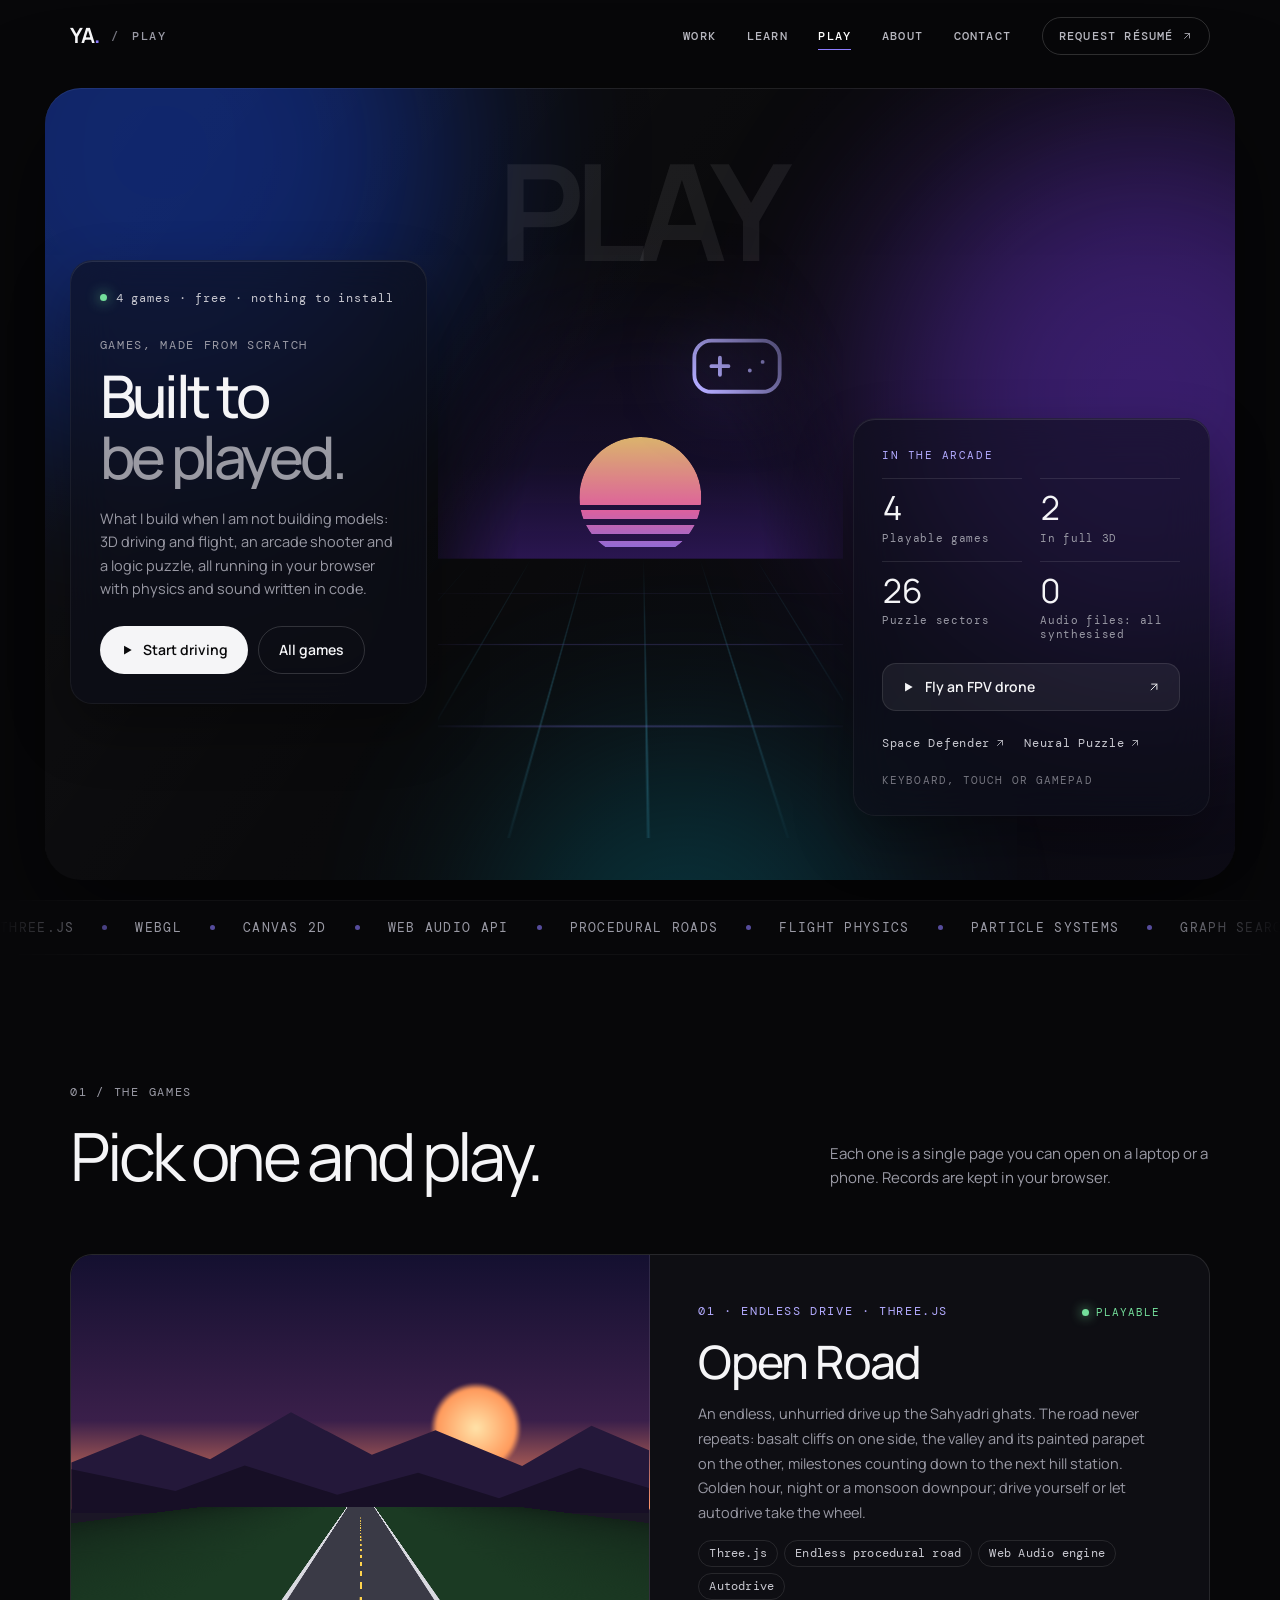
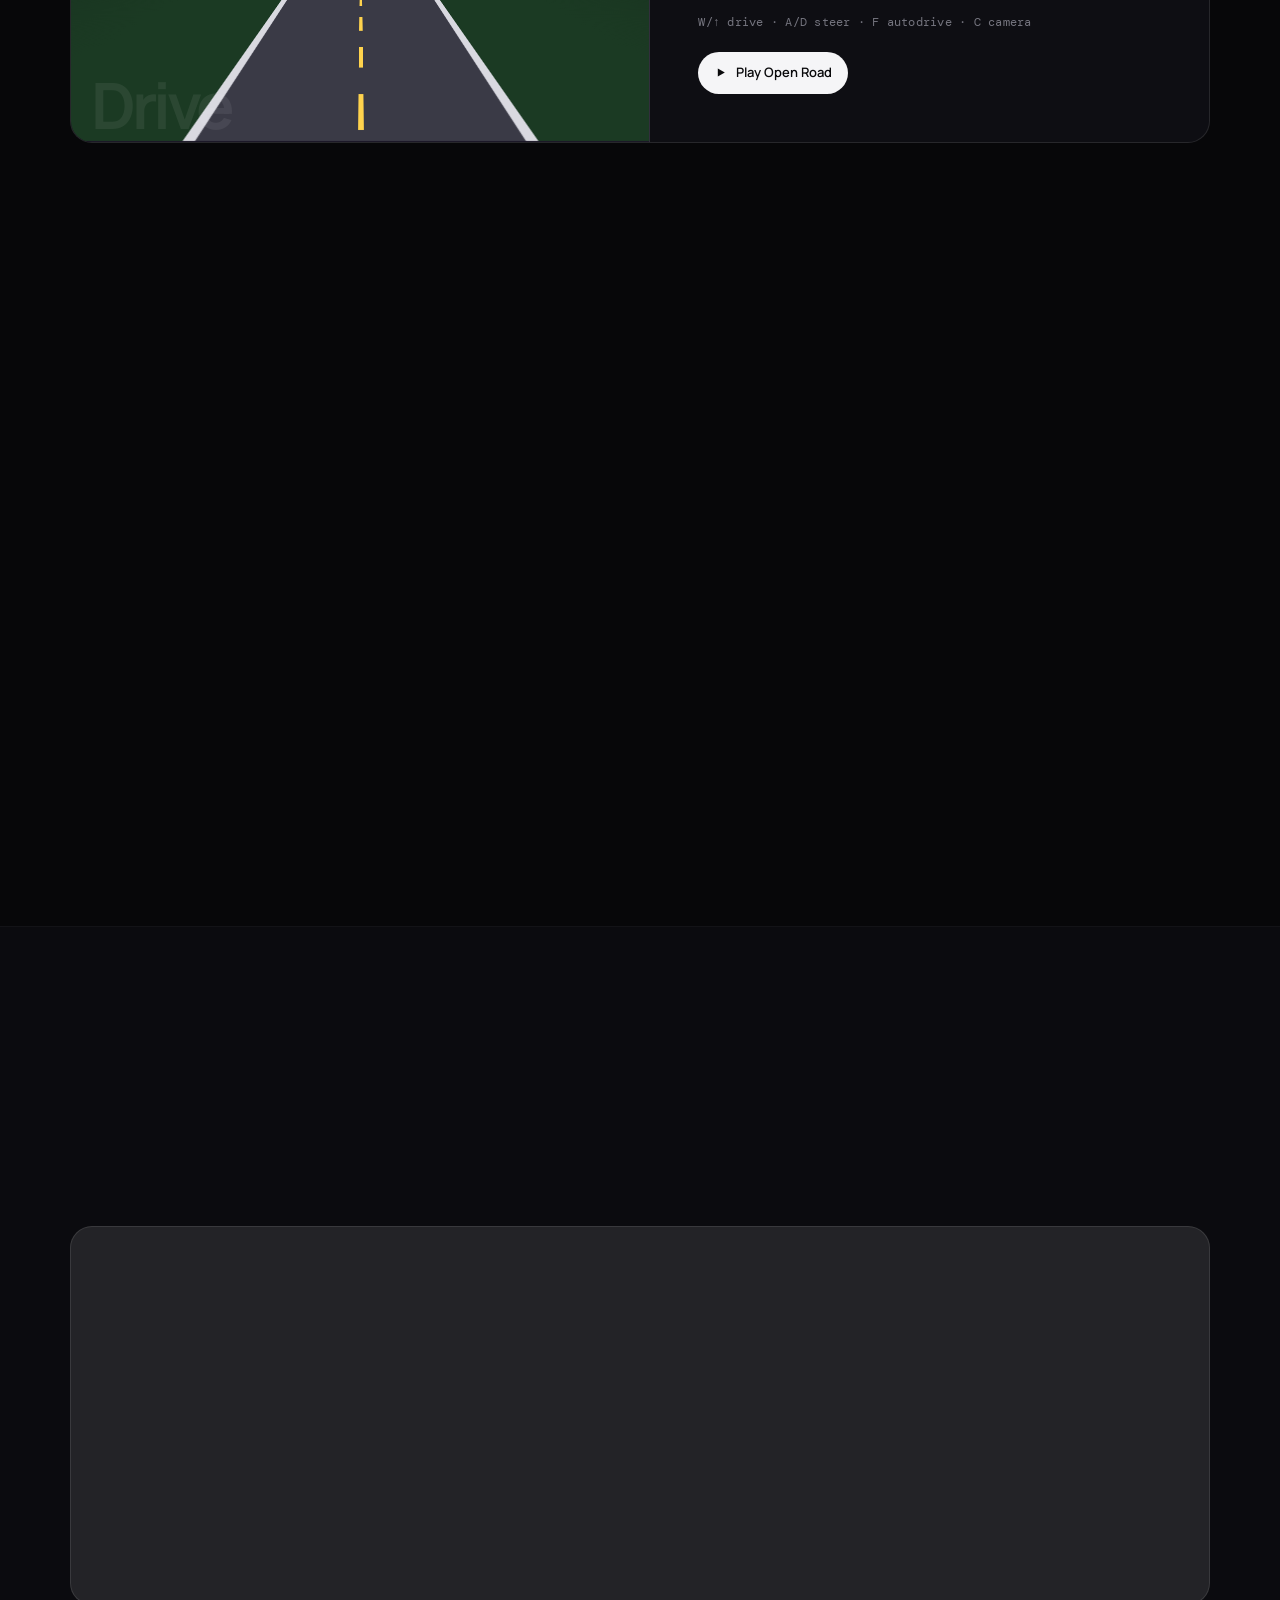
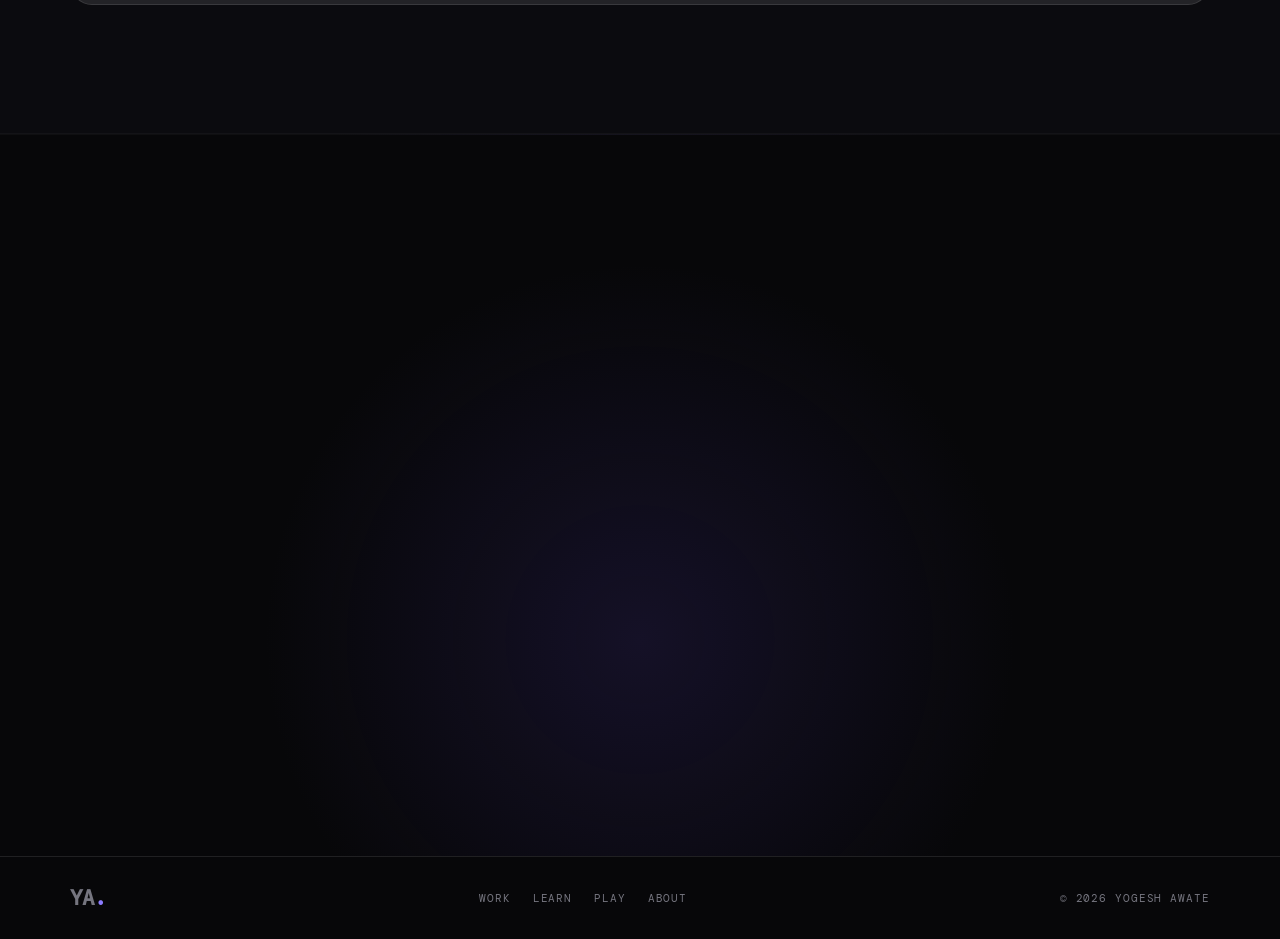
==== commit d71c7b77: "Open Road: rebuilt from scratch, every asset made in code Endless procedural ghat road (sine-sum hea" ====
--- a/index.html
+++ b/index.html
@@ -82,12 +82,12 @@
       <article class="game wide spot reveal">
         <a class="art art-road" href="games/open-road-racer/" tabindex="-1" aria-hidden="true"><i class="sun"></i><i class="hills"></i><i class="hills near"></i><i class="road"></i><span class="word">Drive</span></a>
         <div class="body">
-          <div class="row"><small>01 · 3D driving · Three.js</small><span class="status live"><i></i>Playable</span></div>
-          <h3>Open Road Racer</h3>
-          <p>A relaxed drive over the winding ghats of the Sahyadri, India's Western Ghats. A procedural road that never ends, arcade car physics with gears and body roll, an engine synthesised live with Web Audio, and chase or cockpit cameras. Cruise freely or race the clock through checkpoint gates.</p>
-          <div class="chips"><span>Three.js</span><span>Procedural road</span><span>Web Audio engine</span><span>Time trial</span></div>
-          <p class="keys">W/↑ drive · A/D steer · Space drift · C camera</p>
-          <div class="links"><a class="button light small" href="games/open-road-racer/"><svg class="i" viewBox="0 0 24 24" fill="currentColor" aria-hidden="true"><path d="M7 4.5v15l13-7.5z"/></svg> Play Open Road Racer</a></div>
+          <div class="row"><small>01 · Endless drive · Three.js</small><span class="status live"><i></i>Playable</span></div>
+          <h3>Open Road</h3>
+          <p>An endless, unhurried drive up the Sahyadri ghats. The road never repeats: basalt cliffs on one side, the valley and its painted parapet on the other, milestones counting down to the next hill station. Golden hour, night or a monsoon downpour; drive yourself or let autodrive take the wheel.</p>
+          <div class="chips"><span>Three.js</span><span>Endless procedural road</span><span>Web Audio engine</span><span>Autodrive</span></div>
+          <p class="keys">W/↑ drive · A/D steer · F autodrive · C camera</p>
+          <div class="links"><a class="button light small" href="games/open-road-racer/"><svg class="i" viewBox="0 0 24 24" fill="currentColor" aria-hidden="true"><path d="M7 4.5v15l13-7.5z"/></svg> Play Open Road</a></div>
         </div>
       </article>
       <article class="game spot reveal">
@@ -137,7 +137,7 @@
       <div><span class="tag">02 / How they are built</span><h2>Small, fast, from scratch.</h2></div>
       <a class="text-link" href="https://github.com/yogesh660/featured-games" target="_blank" rel="noopener">The code on GitHub <svg class="i" viewBox="0 0 24 24" fill="none" stroke="currentColor" stroke-width="1.6" stroke-linecap="round" stroke-linejoin="round" aria-hidden="true"><path d="M7 17 17 7M8 7h9v9"/></svg></a>
     </div>
-    <div class="standards"><div class="standard reveal"><svg class="i" viewBox="0 0 24 24" fill="none" stroke="currentColor" stroke-width="1.6" stroke-linecap="round" stroke-linejoin="round" aria-hidden="true"><path d="M20 6 9 17l-5-5"/></svg><h3>Nothing to install</h3><p>Open the link and play. No plugins, accounts or downloads; it all runs in the browser.</p></div><div class="standard reveal"><svg class="i" viewBox="0 0 24 24" fill="none" stroke="currentColor" stroke-width="1.6" stroke-linecap="round" stroke-linejoin="round" aria-hidden="true"><path d="M20 6 9 17l-5-5"/></svg><h3>Sound made in code</h3><p>Engines, wind, lasers and chimes are synthesised with the Web Audio API. No audio files.</p></div><div class="standard reveal"><svg class="i" viewBox="0 0 24 24" fill="none" stroke="currentColor" stroke-width="1.6" stroke-linecap="round" stroke-linejoin="round" aria-hidden="true"><path d="M20 6 9 17l-5-5"/></svg><h3>Keyboard and touch</h3><p>Every game has keyboard controls and on-screen controls for phones and tablets.</p></div><div class="standard reveal"><svg class="i" viewBox="0 0 24 24" fill="none" stroke="currentColor" stroke-width="1.6" stroke-linecap="round" stroke-linejoin="round" aria-hidden="true"><path d="M20 6 9 17l-5-5"/></svg><h3>Runs on modest hardware</h3><p>Graphics presets (low, medium, high) and pooled objects keep the frame rate smooth.</p></div><div class="standard reveal"><svg class="i" viewBox="0 0 24 24" fill="none" stroke="currentColor" stroke-width="1.6" stroke-linecap="round" stroke-linejoin="round" aria-hidden="true"><path d="M20 6 9 17l-5-5"/></svg><h3>Records stay with you</h3><p>Best laps and scores are saved in your browser, nowhere else.</p></div><div class="standard reveal"><svg class="i" viewBox="0 0 24 24" fill="none" stroke="currentColor" stroke-width="1.6" stroke-linecap="round" stroke-linejoin="round" aria-hidden="true"><path d="M20 6 9 17l-5-5"/></svg><h3>Open source</h3><p>Every line is on GitHub, with a design doc for each game in docs/.</p></div></div>
+    <div class="standards"><div class="standard reveal"><svg class="i" viewBox="0 0 24 24" fill="none" stroke="currentColor" stroke-width="1.6" stroke-linecap="round" stroke-linejoin="round" aria-hidden="true"><path d="M20 6 9 17l-5-5"/></svg><h3>Nothing to install</h3><p>Open the link and play. No plugins, accounts or downloads; it all runs in the browser.</p></div><div class="standard reveal"><svg class="i" viewBox="0 0 24 24" fill="none" stroke="currentColor" stroke-width="1.6" stroke-linecap="round" stroke-linejoin="round" aria-hidden="true"><path d="M20 6 9 17l-5-5"/></svg><h3>Sound made in code</h3><p>Engines, wind, rain, lasers and chimes are synthesised with the Web Audio API. No audio files.</p></div><div class="standard reveal"><svg class="i" viewBox="0 0 24 24" fill="none" stroke="currentColor" stroke-width="1.6" stroke-linecap="round" stroke-linejoin="round" aria-hidden="true"><path d="M20 6 9 17l-5-5"/></svg><h3>Keyboard and touch</h3><p>Every game has keyboard controls and on-screen controls for phones and tablets.</p></div><div class="standard reveal"><svg class="i" viewBox="0 0 24 24" fill="none" stroke="currentColor" stroke-width="1.6" stroke-linecap="round" stroke-linejoin="round" aria-hidden="true"><path d="M20 6 9 17l-5-5"/></svg><h3>Runs on modest hardware</h3><p>Graphics presets (low, medium, high) and pooled objects keep the frame rate smooth.</p></div><div class="standard reveal"><svg class="i" viewBox="0 0 24 24" fill="none" stroke="currentColor" stroke-width="1.6" stroke-linecap="round" stroke-linejoin="round" aria-hidden="true"><path d="M20 6 9 17l-5-5"/></svg><h3>Records stay with you</h3><p>Kilometres driven and best scores are saved in your browser, nowhere else.</p></div><div class="standard reveal"><svg class="i" viewBox="0 0 24 24" fill="none" stroke="currentColor" stroke-width="1.6" stroke-linecap="round" stroke-linejoin="round" aria-hidden="true"><path d="M20 6 9 17l-5-5"/></svg><h3>Open source</h3><p>Every line is on GitHub, with a design doc for each game in docs/.</p></div></div>
   </div>
 </section>
 </main>
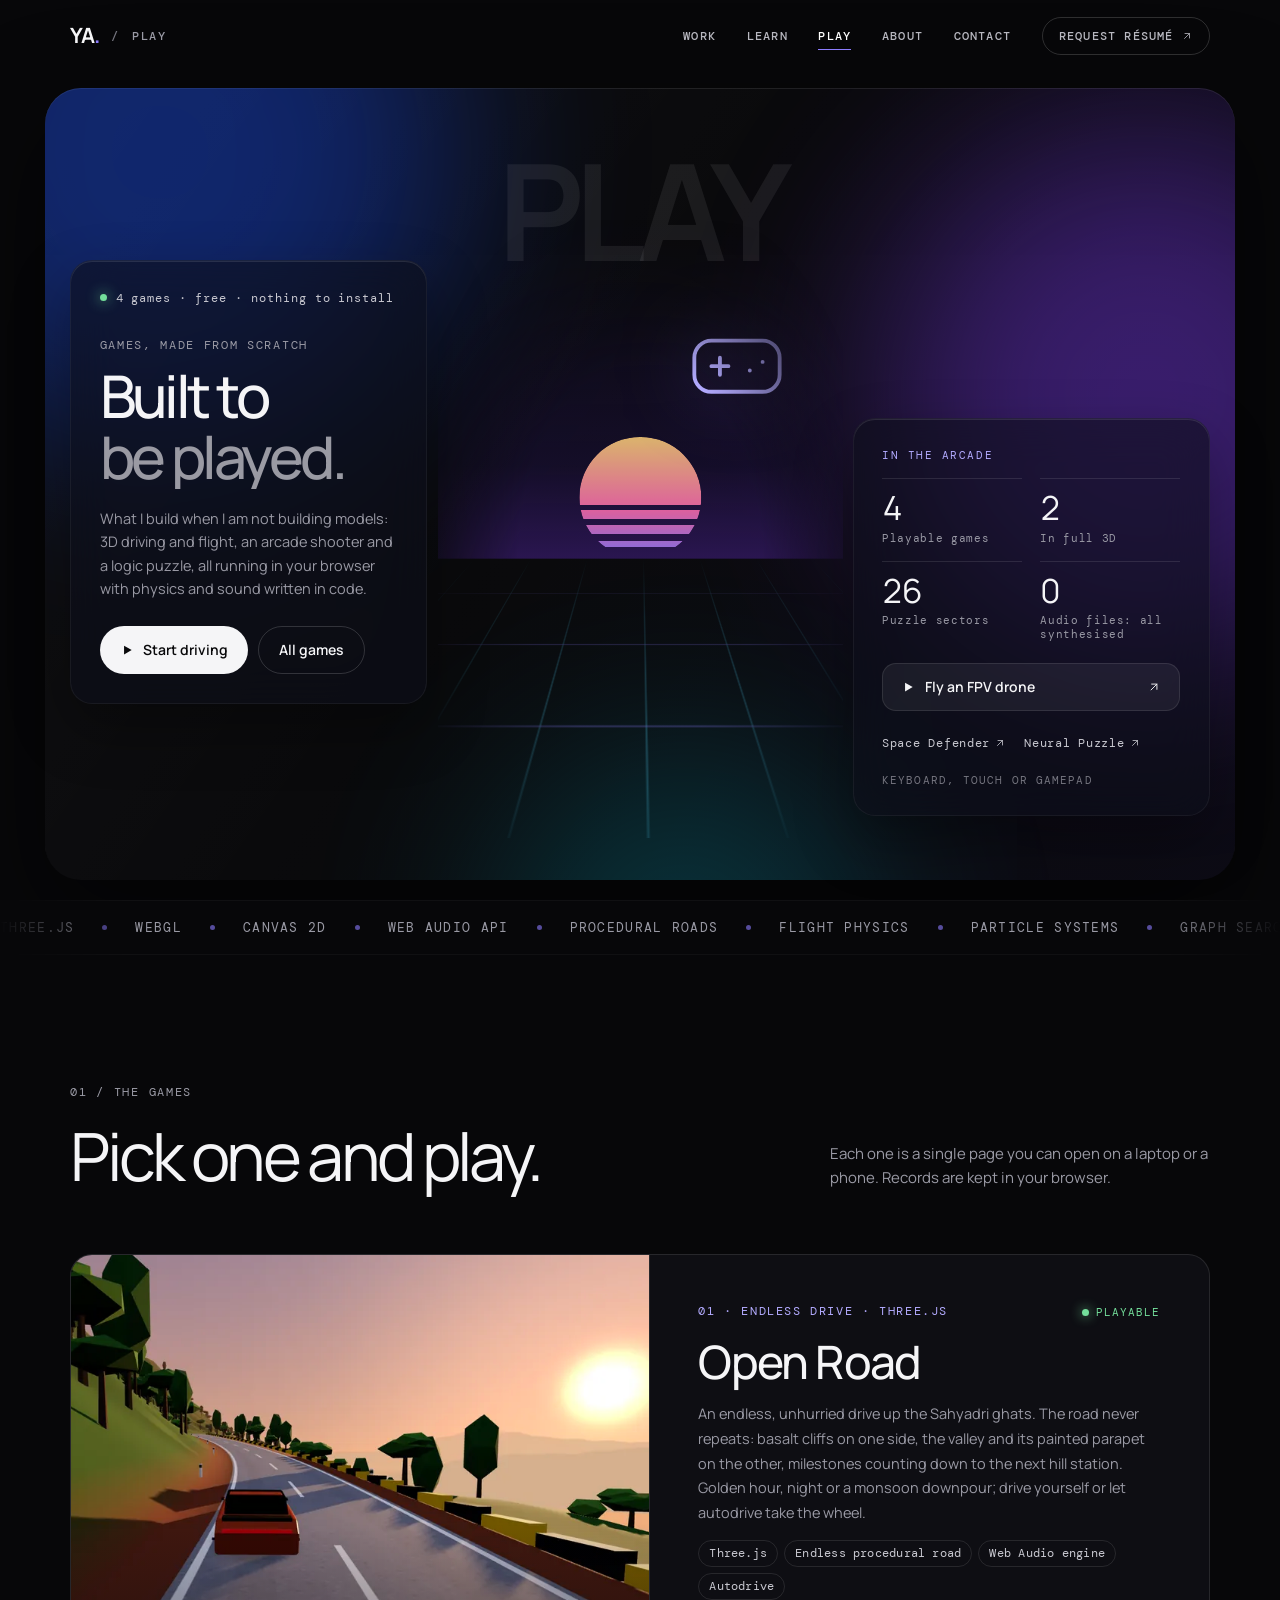
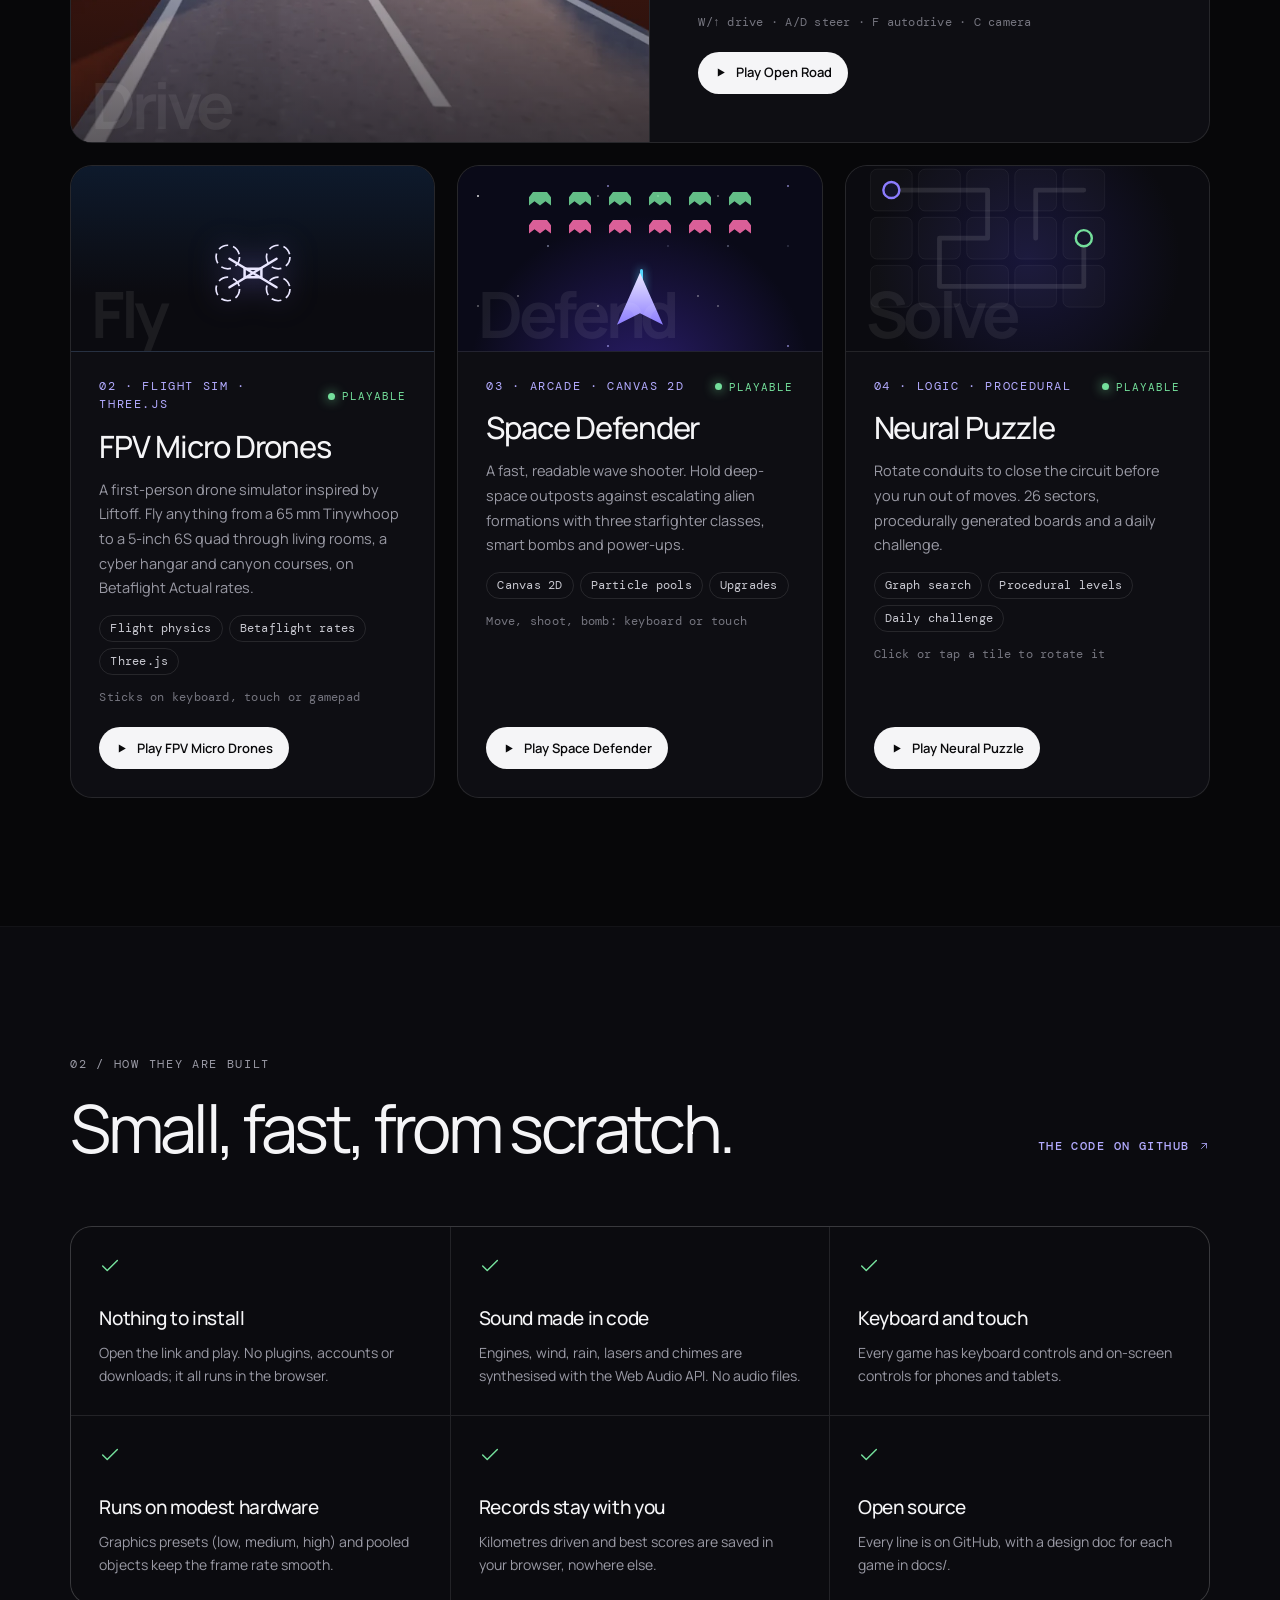
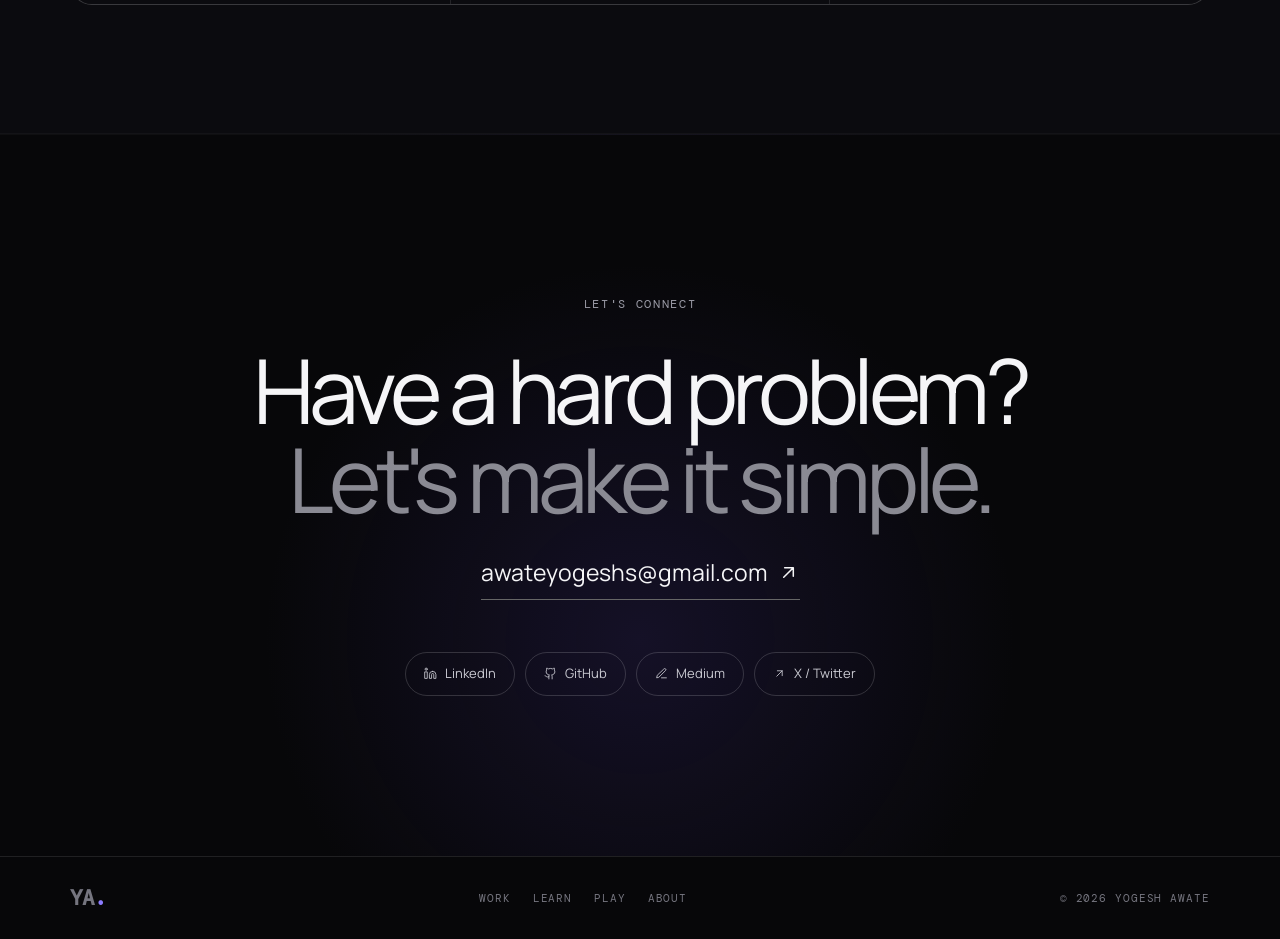
==== commit cec8af6f: "Play hub: Open Road card shows a real frame from the game" ====
--- a/index.html
+++ b/index.html
@@ -14,7 +14,7 @@
 <link rel="preconnect" href="https://fonts.gstatic.com" crossorigin>
 <link href="https://fonts.googleapis.com/css2?family=DM+Mono:wght@400;500&family=Manrope:wght@300;400;500;600;700&display=swap" rel="stylesheet">
 <link rel="stylesheet" href="assets/site.css?v=2">
-<link rel="stylesheet" href="assets/games.css?v=2">
+<link rel="stylesheet" href="assets/games.css?v=3">
 <script>document.documentElement.classList.add('js')</script>
 </head>
 <body class="page-play">
@@ -80,7 +80,7 @@
   </div>
   <div class="games">
       <article class="game wide spot reveal">
-        <a class="art art-road" href="games/open-road-racer/" tabindex="-1" aria-hidden="true"><i class="sun"></i><i class="hills"></i><i class="hills near"></i><i class="road"></i><span class="word">Drive</span></a>
+        <a class="art art-shot" href="games/open-road-racer/" tabindex="-1" aria-hidden="true"><img src="games/open-road-racer/cover.webp" width="1280" height="656" alt="" loading="lazy" decoding="async"><span class="word">Drive</span></a>
         <div class="body">
           <div class="row"><small>01 · Endless drive · Three.js</small><span class="status live"><i></i>Playable</span></div>
           <h3>Open Road</h3>
--- a/assets/games.css
+++ b/assets/games.css
@@ -47,18 +47,12 @@
 .game.wide .body { flex: 1; justify-content: center; padding: clamp(28px, 4vw, 48px); }
 .game.wide h3 { font-size: clamp(32px, 3.6vw, 52px); }
 
-/* Open Road Racer: hills, a winding road and dashes rushing past */
-.art-road { background: linear-gradient(#141030 0, #3a1f4a 34%, #ff8a5c 52%, #1b1626 52.4%); perspective: 220px; perspective-origin: 50% 52.4%; }
-.art-road .sun { position: absolute; left: 62%; top: 26%; width: 16%; aspect-ratio: 1; border-radius: 50%; background: radial-gradient(#ffe2a8, #ff9a5c 60%, transparent 70%); filter: blur(1px); }
-.art-road .hills { position: absolute; inset: 30% 0 47%; background: #24183a; clip-path: polygon(0 100%, 0 55%, 12% 30%, 24% 52%, 38% 10%, 52% 48%, 63% 26%, 78% 58%, 90% 22%, 100% 44%, 100% 100%); }
-.art-road .hills.near { inset: 38% 0 47%; background: #170f26; clip-path: polygon(0 100%, 0 40%, 18% 70%, 30% 35%, 46% 75%, 60% 45%, 74% 80%, 88% 38%, 100% 66%, 100% 100%); }
-.art-road .road { position: absolute; left: -300%; right: -300%; bottom: 0; height: 520%; transform-origin: bottom; transform: rotateX(84deg);
-  background: linear-gradient(90deg, transparent 45.6%, #d9d9e0 45.6%, #d9d9e0 45.9%, #3a3a46 45.9%, #3a3a46 54.1%, #d9d9e0 54.1%, #d9d9e0 54.4%, transparent 54.4%),
-              linear-gradient(90deg, #122318, #1b3a23 40%, #1b3a23 60%, #122318); }
-.art-road .road::after { content: ""; position: absolute; left: calc(50% - 3px); width: 6px; top: 0; bottom: 0;
-  background: linear-gradient(#ffd34d 0 50%, transparent 50%) 0 0 / 6px 80px; animation: dashes .5s linear infinite; }
-@keyframes dashes { to { background-position: 0 80px; } }
-.game:hover .art-road .road::after { animation-duration: .25s; }
+/* Open Road: a real frame from the game, drifting slowly closer on hover */
+.art-shot img { position: absolute; inset: 0; width: 100%; height: 100%; object-fit: cover; object-position: 78% 50%; transform: scale(1.02); transition: transform 6s cubic-bezier(.2,.6,.2,1), filter .6s; filter: saturate(1.05); }
+.game:hover .art-shot img { transform: scale(1.12) translateY(-1.5%); filter: saturate(1.15); }
+.art-shot::after { content: ""; position: absolute; inset: 0; z-index: 1; background: linear-gradient(180deg, transparent 55%, rgba(7,7,9,.55)); pointer-events: none; }
+.art-shot .word { color: #ffffff2a; }
+.game:hover .art-shot .word { color: #ffffff40; }
 
 /* Space Defender: a starfield scrolling past a ship holding the line */
 .art-space { background: radial-gradient(circle at 50% 120%, #2a1d6b, #0a0a18 60%); }
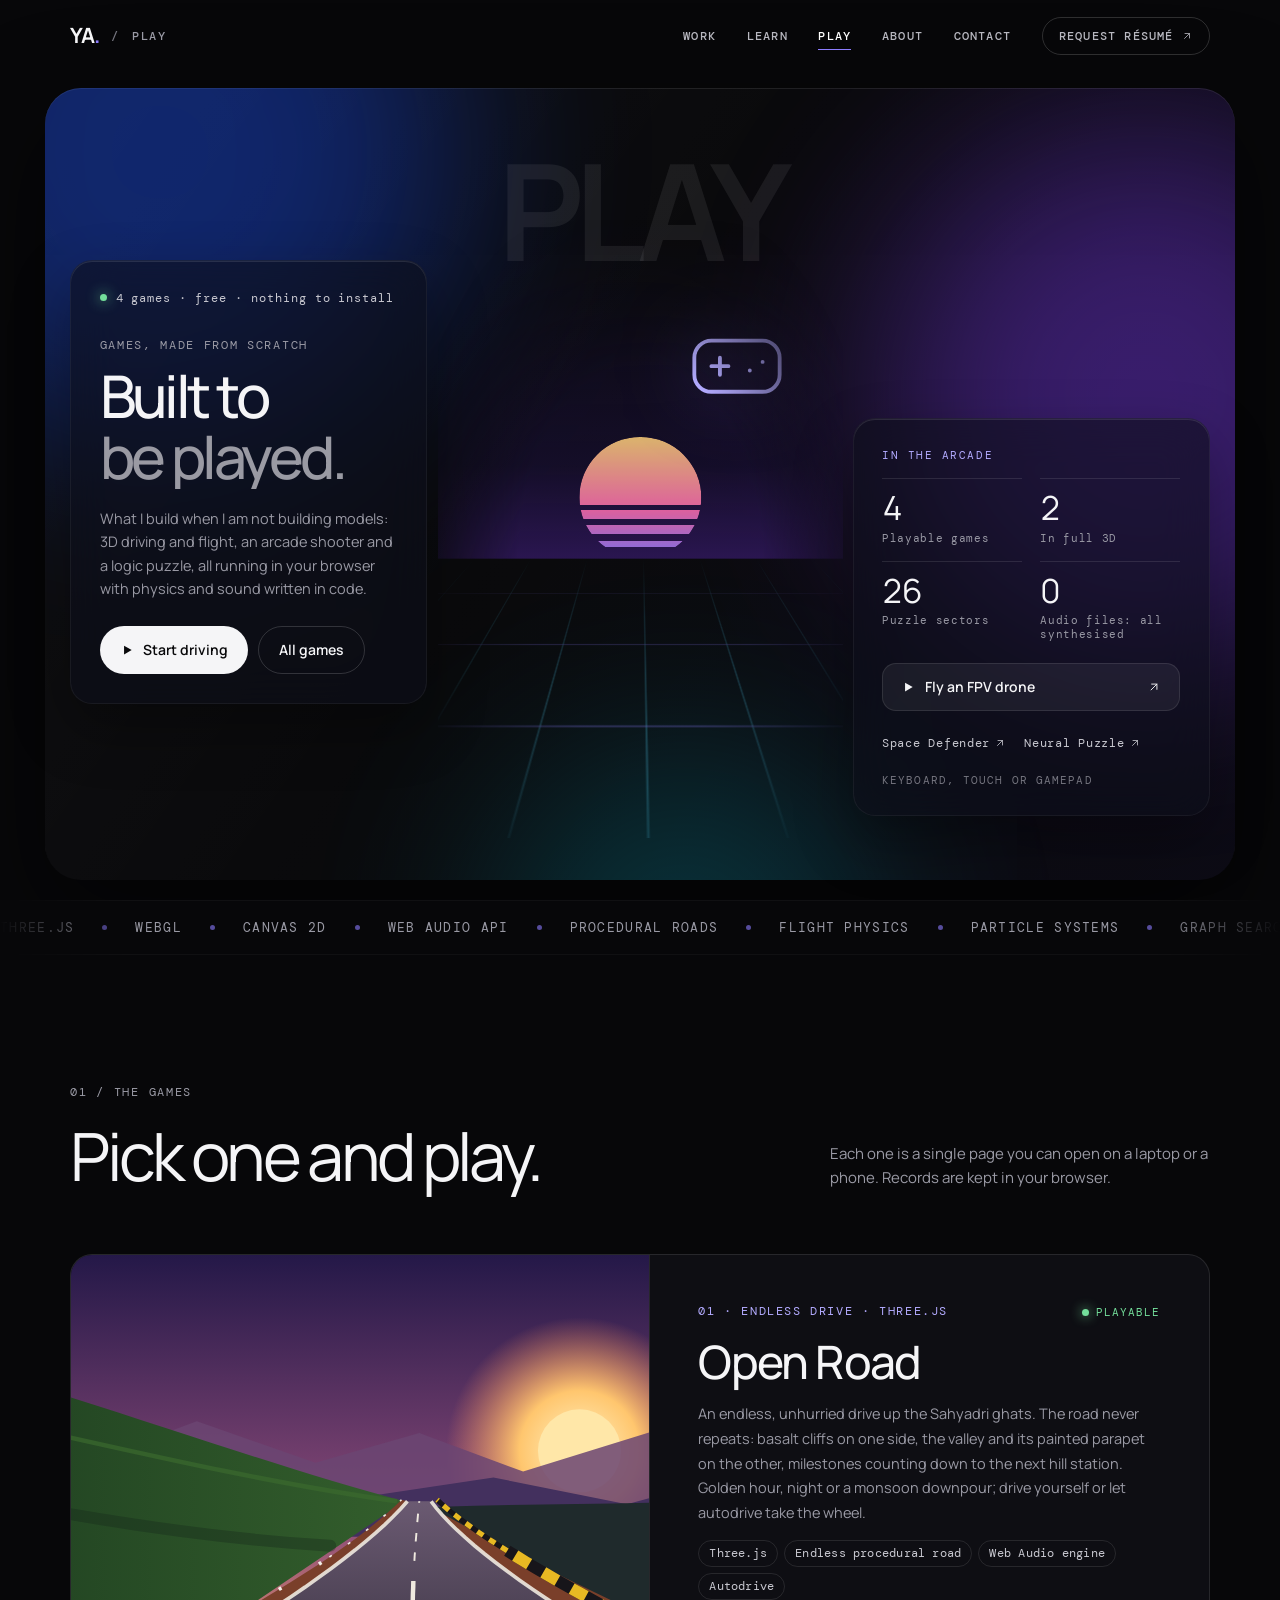
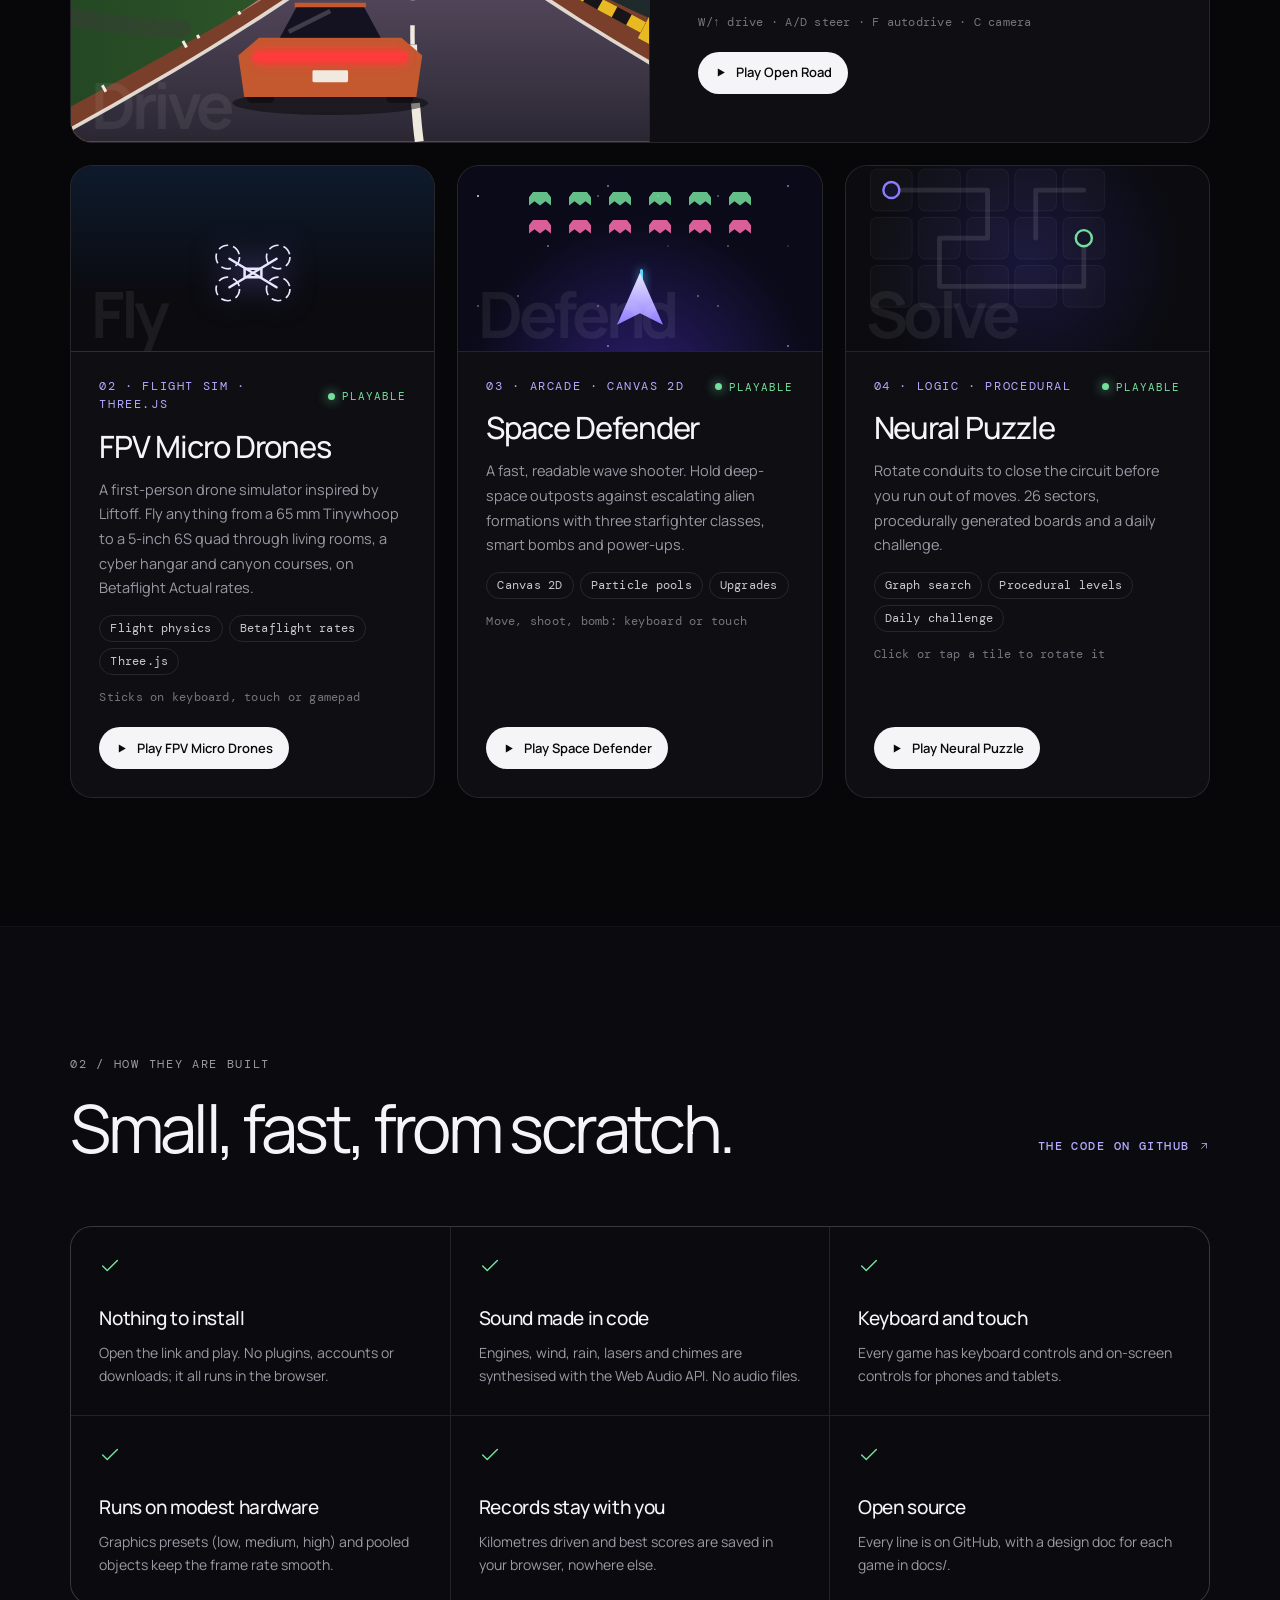
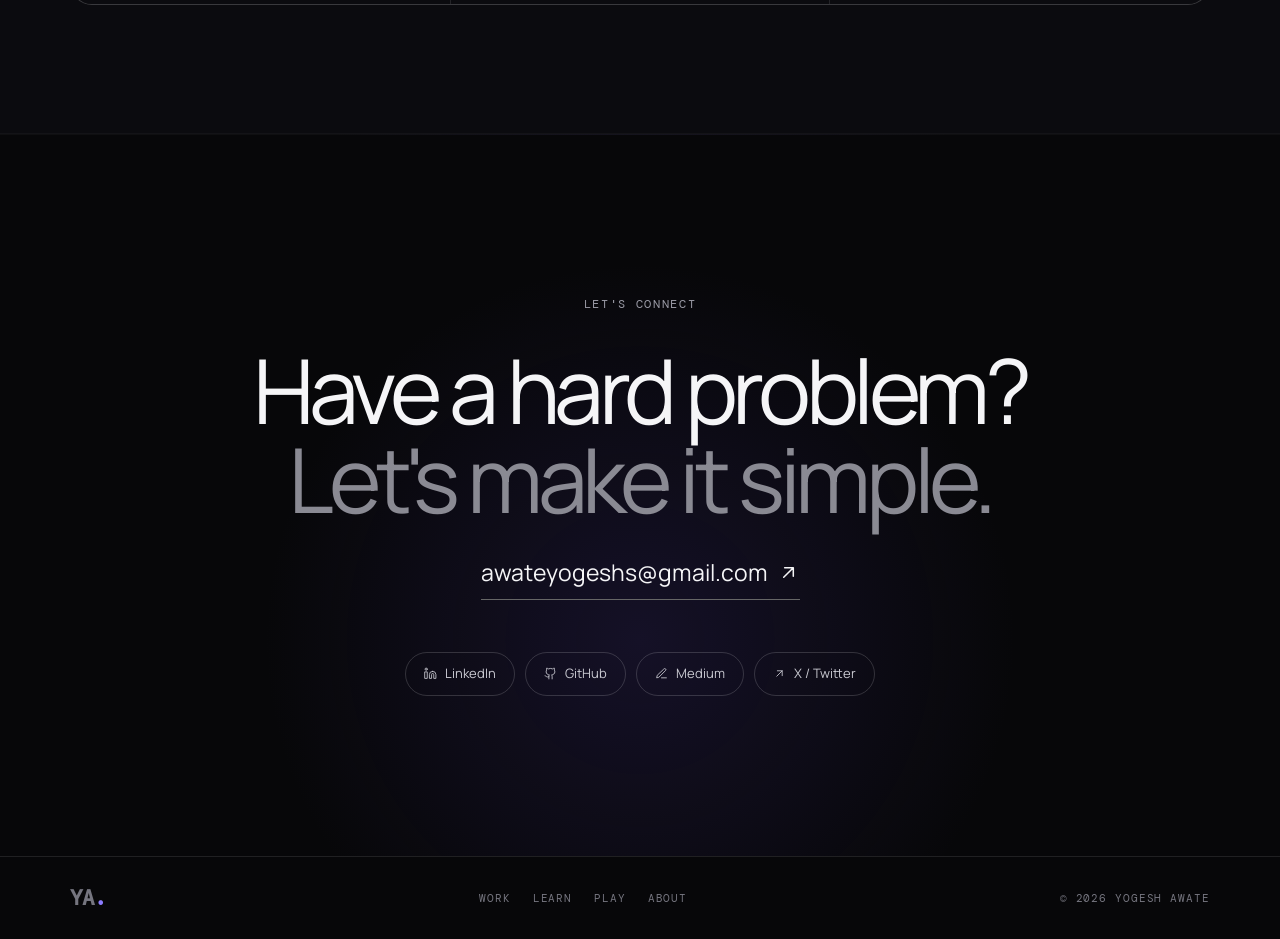
==== commit 1abbdb2c: "Play hub: animated Open Road card in the style of the other games A golden-hour ghat in SVG: road ma" ====
--- a/index.html
+++ b/index.html
@@ -14,7 +14,7 @@
 <link rel="preconnect" href="https://fonts.gstatic.com" crossorigin>
 <link href="https://fonts.googleapis.com/css2?family=DM+Mono:wght@400;500&family=Manrope:wght@300;400;500;600;700&display=swap" rel="stylesheet">
 <link rel="stylesheet" href="assets/site.css?v=2">
-<link rel="stylesheet" href="assets/games.css?v=3">
+<link rel="stylesheet" href="assets/games.css?v=4">
 <script>document.documentElement.classList.add('js')</script>
 </head>
 <body class="page-play">
@@ -80,7 +80,42 @@
   </div>
   <div class="games">
       <article class="game wide spot reveal">
-        <a class="art art-shot" href="games/open-road-racer/" tabindex="-1" aria-hidden="true"><img src="games/open-road-racer/cover.webp" width="1280" height="656" alt="" loading="lazy" decoding="async"><span class="word">Drive</span></a>
+        <a class="art art-ghat" href="games/open-road-racer/" tabindex="-1" aria-hidden="true"><svg class="ghat" viewBox="0 0 640 328" preserveAspectRatio="xMidYMid slice" aria-hidden="true">
+<defs>
+<linearGradient id="or-sky" x1="0" y1="0" x2="0" y2="1"><stop offset="0" stop-color="#241848"/><stop offset=".55" stop-color="#8a4a78"/><stop offset=".9" stop-color="#f3a06a"/></linearGradient>
+<radialGradient id="or-sun"><stop offset="0" stop-color="#fff2c4"/><stop offset=".45" stop-color="#ffc66e"/><stop offset="1" stop-color="#ff8a5c" stop-opacity="0"/></radialGradient>
+<linearGradient id="or-road" x1="0" y1="0" x2="0" y2="1"><stop offset="0" stop-color="#6b5a72"/><stop offset="1" stop-color="#2a2733"/></linearGradient>
+<linearGradient id="or-cliff" x1="0" y1="0" x2="1" y2="0"><stop offset="0" stop-color="#1c3b1f"/><stop offset="1" stop-color="#335e2c"/></linearGradient>
+<filter id="or-glow" x="-50%" y="-200%" width="200%" height="500%"><feGaussianBlur stdDeviation="3"/></filter>
+</defs>
+<rect width="640" height="328" fill="url(#or-sky)"/>
+<circle class="sun-glow" cx="468" cy="132" r="90" fill="url(#or-sun)"/>
+<circle cx="468" cy="132" r="28" fill="#ffe7a8"/>
+<path d="M0 150 L70 128 L130 142 L210 112 L290 140 L360 120 L430 146 L520 118 L600 140 L640 128 L640 175 L0 175 Z" fill="#6b4672" opacity=".85"/>
+<path class="ridge" d="M0 168 L90 146 L170 160 L250 138 L330 162 L410 150 L500 168 L580 146 L640 158 L640 190 L0 190 Z" fill="#43305e"/>
+<path d="M330 172 C420 166 520 170 640 162 L640 328 L560 328 C470 250 410 205 368 170 Z" fill="#1f2a2c"/>
+<path d="M368 170 C420 200 520 250 640 300 L640 328 L610 328 C470 252 394 202 368 166 Z" fill="#7a3f2a"/>
+<path d="M0 60 C120 90 250 140 350 166 L110 328 L0 328 Z" fill="url(#or-cliff)"/>
+<path d="M92.0 322.0 L107.3 313.8 L122.4 305.8 L137.0 297.9 L151.4 290.2 L165.4 282.6 L179.0 275.1 L192.2 267.8 L205.0 260.6 L217.5 253.6 L229.5 246.7 L241.1 240.0 L252.2 233.4 L263.0 226.9 L273.2 220.6 L283.0 214.4 L292.3 208.4 L301.1 202.5 L309.4 196.7 L317.2 191.1 L324.5 185.6 L331.2 180.2 L337.3 175.0 L343.0 169.9 L348.0 165.0 L352.0 166.0 L347.5 171.1 L342.4 176.3 L336.8 181.7 L330.6 187.3 L323.9 193.0 L316.7 198.9 L309.0 204.9 L300.8 211.1 L292.1 217.4 L283.0 223.9 L273.3 230.5 L263.2 237.2 L252.7 244.1 L241.7 251.1 L230.3 258.3 L218.5 265.6 L206.3 273.0 L193.7 280.5 L180.6 288.1 L167.2 295.9 L153.5 303.7 L139.3 311.7 L124.8 319.8 L110.0 328.0 Z" fill="#7a3f2a"/>
+<path d="M0 96 C110 118 230 150 345 166" fill="none" stroke="#3b6a2e" stroke-width="3" opacity=".7"/>
+<path d="M0 150 C90 170 200 190 300 196" fill="none" stroke="#14261a" stroke-width="8" stroke-linecap="round" opacity=".35"/>
+<path d="M0 220 C70 236 140 250 200 252" fill="none" stroke="#3e3a38" stroke-width="12" stroke-linecap="round" opacity=".4"/>
+<path d="M110.0 328.0 L124.8 319.8 L139.3 311.7 L153.5 303.7 L167.2 295.9 L180.6 288.1 L193.7 280.5 L206.3 273.0 L218.5 265.6 L230.3 258.3 L241.7 251.1 L252.7 244.1 L263.2 237.2 L273.3 230.5 L283.0 223.9 L292.1 217.4 L300.8 211.1 L309.0 204.9 L316.7 198.9 L323.9 193.0 L330.6 187.3 L336.8 181.7 L342.4 176.3 L347.5 171.1 L352.0 166.0 L368.0 166.0 L371.5 170.6 L375.5 175.3 L380.1 180.2 L385.2 185.2 L390.9 190.4 L397.1 195.8 L403.9 201.4 L411.2 207.1 L419.1 213.0 L427.6 219.2 L436.6 225.5 L446.2 232.0 L456.5 238.7 L467.3 245.7 L478.8 252.8 L490.8 260.2 L503.5 267.8 L516.8 275.7 L530.7 283.8 L545.3 292.1 L560.5 300.7 L576.3 309.5 L592.8 318.6 L610.0 328.0 Z" fill="url(#or-road)"/>
+<path d="M110.0 328.0 L124.8 319.8 L139.3 311.7 L153.5 303.7 L167.2 295.9 L180.6 288.1 L193.7 280.5 L206.3 273.0 L218.5 265.6 L230.3 258.3 L241.7 251.1 L252.7 244.1 L263.2 237.2 L273.3 230.5 L283.0 223.9 L292.1 217.4 L300.8 211.1 L309.0 204.9 L316.7 198.9 L323.9 193.0 L330.6 187.3 L336.8 181.7 L342.4 176.3 L347.5 171.1 L352.0 166.0" fill="none" stroke="#efe9df" stroke-width="2.5" opacity=".9"/>
+<path d="M610.0 328.0 L592.8 318.6 L576.3 309.5 L560.5 300.7 L545.3 292.1 L530.7 283.8 L516.8 275.7 L503.5 267.8 L490.8 260.2 L478.8 252.8 L467.3 245.7 L456.5 238.7 L446.2 232.0 L436.6 225.5 L427.6 219.2 L419.1 213.0 L411.2 207.1 L403.9 201.4 L397.1 195.8 L390.9 190.4 L385.2 185.2 L380.1 180.2 L375.5 175.3 L371.5 170.6 L368.0 166.0" fill="none" stroke="#efe9df" stroke-width="2.5" opacity=".9"/>
+<path class="dash" d="M360.0 328.0 L359.3 322.3 L358.7 316.6 L358.2 310.9 L357.7 305.3 L357.2 299.8 L356.8 294.3 L356.5 288.9 L356.2 283.5 L356.0 278.2 L355.8 273.0 L355.6 267.8 L355.5 262.6" style="--w:6.0px;--g:26.0;--dur:0.90s"/><path class="dash" d="M355.5 262.6 L355.4 257.6 L355.4 252.6 L355.4 247.6 L355.4 242.7 L355.5 237.9 L355.6 233.2 L355.7 228.5 L355.9 223.9 L356.0 219.4 L356.3 214.9 L356.5 210.5 L356.7 206.2" style="--w:3.0px;--g:13.0;--dur:1.15s"/><path class="dash" d="M356.7 206.2 L356.9 202.5 L357.2 198.9 L357.4 195.4 L357.7 191.9 L358.0 188.4 L358.2 185.1 L358.5 181.7 L358.8 178.5 L359.1 175.3 L359.4 172.1 L359.7 169.0 L360.0 166.0" style="--w:1.3px;--g:5.7;--dur:1.53s"/><path class="post" d="M92.0 322.0 L102.8 316.3 L113.4 310.6 L123.8 305.0 L134.1 299.5 L144.3 294.0 L154.2 288.6 L164.0 283.3 L173.6 278.1 L183.0 272.9 L192.2 267.8 L201.2 262.8 L210.1 257.8" style="--w:5.0px;--g:60.0;--dur:0.90s"/><path class="post" d="M210.1 257.8 L218.7 252.9 L227.1 248.1 L235.3 243.3 L243.4 238.6 L251.2 234.0 L258.7 229.5 L266.1 225.0 L273.2 220.6 L280.1 216.3 L286.8 212.0 L293.2 207.8 L299.4 203.6" style="--w:2.5px;--g:30.0;--dur:1.15s"/><path class="post" d="M299.4 203.6 L304.5 200.1 L309.4 196.7 L314.1 193.3 L318.7 190.0 L323.0 186.7 L327.2 183.4 L331.2 180.2 L334.9 177.1 L338.5 174.0 L341.9 170.9 L345.0 167.9 L348.0 165.0" style="--w:1.1px;--g:13.2;--dur:1.53s"/><path class="wall" d="M640.0 318.0 L627.9 311.8 L616.0 305.7 L604.4 299.7 L593.0 293.8 L581.8 288.1 L571.0 282.4 L560.3 276.9 L549.9 271.5 L539.8 266.3 L529.9 261.1 L520.3 256.0 L511.0 251.1" style="--w:16.0px"/><path class="paint" d="M640.0 318.0 L627.9 311.8 L616.0 305.7 L604.4 299.7 L593.0 293.8 L581.8 288.1 L571.0 282.4 L560.3 276.9 L549.9 271.5 L539.8 266.3 L529.9 261.1 L520.3 256.0 L511.0 251.1" style="--w:16.0px;--g:22.0;--dur:0.90s"/><path class="wall" d="M511.0 251.1 L501.9 246.2 L493.1 241.5 L484.5 236.9 L476.2 232.3 L468.1 227.9 L460.3 223.5 L452.8 219.3 L445.6 215.1 L438.6 211.1 L431.9 207.1 L425.5 203.2 L419.3 199.4" style="--w:8.0px"/><path class="paint" d="M511.0 251.1 L501.9 246.2 L493.1 241.5 L484.5 236.9 L476.2 232.3 L468.1 227.9 L460.3 223.5 L452.8 219.3 L445.6 215.1 L438.6 211.1 L431.9 207.1 L425.5 203.2 L419.3 199.4" style="--w:8.0px;--g:11.0;--dur:1.15s"/><path class="wall" d="M419.3 199.4 L414.2 196.2 L409.4 193.1 L404.7 190.1 L400.3 187.1 L396.0 184.1 L392.0 181.2 L388.1 178.4 L384.5 175.6 L381.0 172.9 L377.8 170.2 L374.8 167.6 L372.0 165.0" style="--w:3.5px"/><path class="paint" d="M419.3 199.4 L414.2 196.2 L409.4 193.1 L404.7 190.1 L400.3 187.1 L396.0 184.1 L392.0 181.2 L388.1 178.4 L384.5 175.6 L381.0 172.9 L377.8 170.2 L374.8 167.6 L372.0 165.0" style="--w:3.5px;--g:4.8;--dur:1.53s"/><g class="pass r" style="--delay:0s"><g class="tree"><rect x="-2" y="-30" width="4" height="30" fill="#2a1b1a"/><ellipse cx="0" cy="-34" rx="22" ry="9" fill="#1d3a20"/><ellipse cx="7" cy="-40" rx="13" ry="6" fill="#2a5428"/></g></g><g class="pass r" style="--delay:-1.4s"><g class="tree"><rect x="-2" y="-30" width="4" height="30" fill="#2a1b1a"/><ellipse cx="0" cy="-34" rx="22" ry="9" fill="#1d3a20"/><ellipse cx="7" cy="-40" rx="13" ry="6" fill="#2a5428"/></g></g><g class="pass r" style="--delay:-2.8s"><g class="tree"><rect x="-2" y="-30" width="4" height="30" fill="#2a1b1a"/><ellipse cx="0" cy="-34" rx="22" ry="9" fill="#1d3a20"/><ellipse cx="7" cy="-40" rx="13" ry="6" fill="#2a5428"/></g></g><g class="pass l" style="--delay:-0.7s"><g class="tree"><rect x="-2" y="-30" width="4" height="30" fill="#2a1b1a"/><ellipse cx="0" cy="-34" rx="22" ry="9" fill="#1d3a20"/><ellipse cx="7" cy="-40" rx="13" ry="6" fill="#2a5428"/></g></g><g class="pass l" style="--delay:-2.1s"><g class="tree"><rect x="-2" y="-30" width="4" height="30" fill="#2a1b1a"/><ellipse cx="0" cy="-34" rx="22" ry="9" fill="#1d3a20"/><ellipse cx="7" cy="-40" rx="13" ry="6" fill="#2a5428"/></g></g>
+<g class="car">
+<ellipse cx="300" cy="302" rx="66" ry="8" fill="#000" opacity=".45"/>
+<rect x="244" y="284" width="18" height="18" rx="3" fill="#121014"/><rect x="338" y="284" width="18" height="18" rx="3" fill="#121014"/>
+<path d="M242 298 L358 298 L362 270 L348 258 L252 258 L238 270 Z" fill="#c4582f"/>
+<path d="M266 258 L334 258 L322 236 L278 236 Z" fill="#141220"/>
+<path d="M272 254 L300 240" stroke="#ffffff" stroke-opacity=".18" stroke-width="3"/>
+<path d="M276 236 L324 236" stroke="#c4582f" stroke-width="3"/>
+<rect class="tail" x="248" y="268" width="104" height="6" rx="2" fill="#ff3b3b"/>
+<rect class="tail-glow" x="248" y="266" width="104" height="10" rx="4" fill="#ff3b3b" filter="url(#or-glow)"/>
+<rect x="288" y="280" width="24" height="8" rx="1" fill="#efe9df"/>
+</g>
+</svg><span class="word">Drive</span></a>
         <div class="body">
           <div class="row"><small>01 · Endless drive · Three.js</small><span class="status live"><i></i>Playable</span></div>
           <h3>Open Road</h3>
--- a/assets/games.css
+++ b/assets/games.css
@@ -47,12 +47,26 @@
 .game.wide .body { flex: 1; justify-content: center; padding: clamp(28px, 4vw, 48px); }
 .game.wide h3 { font-size: clamp(32px, 3.6vw, 52px); }
 
-/* Open Road: a real frame from the game, drifting slowly closer on hover */
-.art-shot img { position: absolute; inset: 0; width: 100%; height: 100%; object-fit: cover; object-position: 78% 50%; transform: scale(1.02); transition: transform 6s cubic-bezier(.2,.6,.2,1), filter .6s; filter: saturate(1.05); }
-.game:hover .art-shot img { transform: scale(1.12) translateY(-1.5%); filter: saturate(1.15); }
-.art-shot::after { content: ""; position: absolute; inset: 0; z-index: 1; background: linear-gradient(180deg, transparent 55%, rgba(7,7,9,.55)); pointer-events: none; }
-.art-shot .word { color: #ffffff2a; }
-.game:hover .art-shot .word { color: #ffffff40; }
+/* Open Road: a ghat at golden hour, road markings and parapet streaming past, trees rushing by */
+.ghat { position: absolute; inset: 0; width: 100%; height: 100%; transition: transform 1.2s var(--ease); }
+.game:hover .ghat { transform: scale(1.04); }
+.ghat .dash, .ghat .paint, .ghat .post, .ghat .wall { fill: none; stroke-width: var(--w); stroke-linecap: butt; }
+.ghat .dash { stroke: #efe9df; stroke-dasharray: calc(var(--g) * 1px) calc(var(--g) * 1.3px); animation: or-flow-dash var(--dur) linear infinite; }
+.ghat .wall { stroke: #17151a; }
+.ghat .paint { stroke: #e8b923; stroke-dasharray: calc(var(--g) * 1px) calc(var(--g) * 1px); animation: or-flow-paint var(--dur) linear infinite; }
+.ghat .post { stroke: #f1ede6; stroke-dasharray: 2px calc(var(--g) * 1px); animation: or-flow-post var(--dur) linear infinite; }
+@keyframes or-flow-dash { to { stroke-dashoffset: calc(var(--g) * 2.3px); } }
+@keyframes or-flow-paint { to { stroke-dashoffset: calc(var(--g) * 2px); } }
+@keyframes or-flow-post { to { stroke-dashoffset: calc(var(--g) * 1px + 2px); } }
+.ghat .pass { transform-origin: 0 0; opacity: 0; animation: or-pass-r 4.2s cubic-bezier(.6, 0, .9, .55) infinite; animation-delay: var(--delay); }
+.ghat .pass.l { animation-name: or-pass-l; }
+@keyframes or-pass-r { 0% { transform: translate(382px, 168px) scale(.06); opacity: 0; } 12% { opacity: 1; } 100% { transform: translate(720px, 360px) scale(2.6); opacity: 1; } }
+@keyframes or-pass-l { 0% { transform: translate(346px, 168px) scale(.06); opacity: 0; } 12% { opacity: 1; } 100% { transform: translate(-90px, 300px) scale(2.6); opacity: 1; } }
+.ghat .car { transform-box: view-box; transform-origin: 300px 300px; animation: or-sway 5.5s ease-in-out infinite; }
+@keyframes or-sway { 0%, 100% { transform: translateX(-5px) rotate(-1.2deg); } 50% { transform: translateX(7px) rotate(1.4deg); } }
+.ghat .tail-glow { animation: or-pulse 2.4s ease-in-out infinite; }
+.ghat .sun-glow { transform-box: fill-box; transform-origin: center; animation: or-pulse 6s ease-in-out infinite; }
+@keyframes or-pulse { 50% { opacity: .55; } }
 
 /* Space Defender: a starfield scrolling past a ship holding the line */
 .art-space { background: radial-gradient(circle at 50% 120%, #2a1d6b, #0a0a18 60%); }
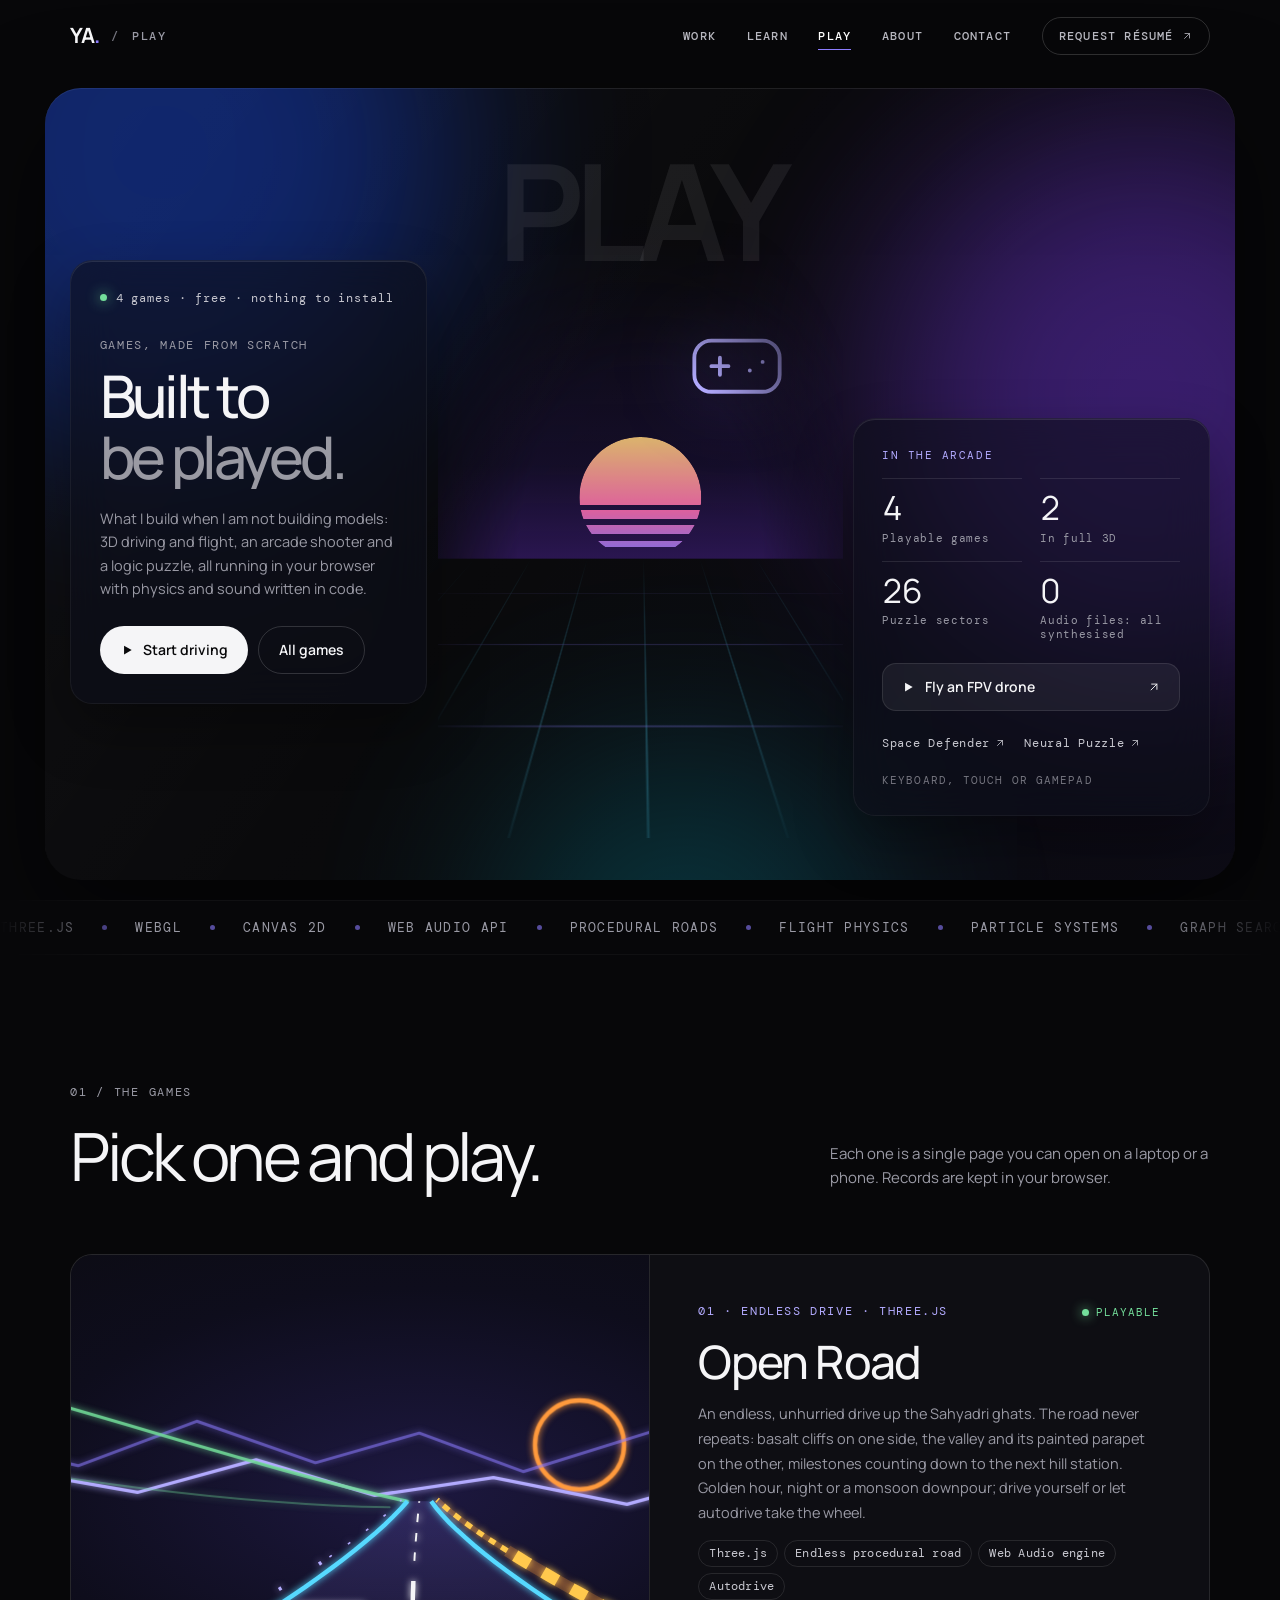
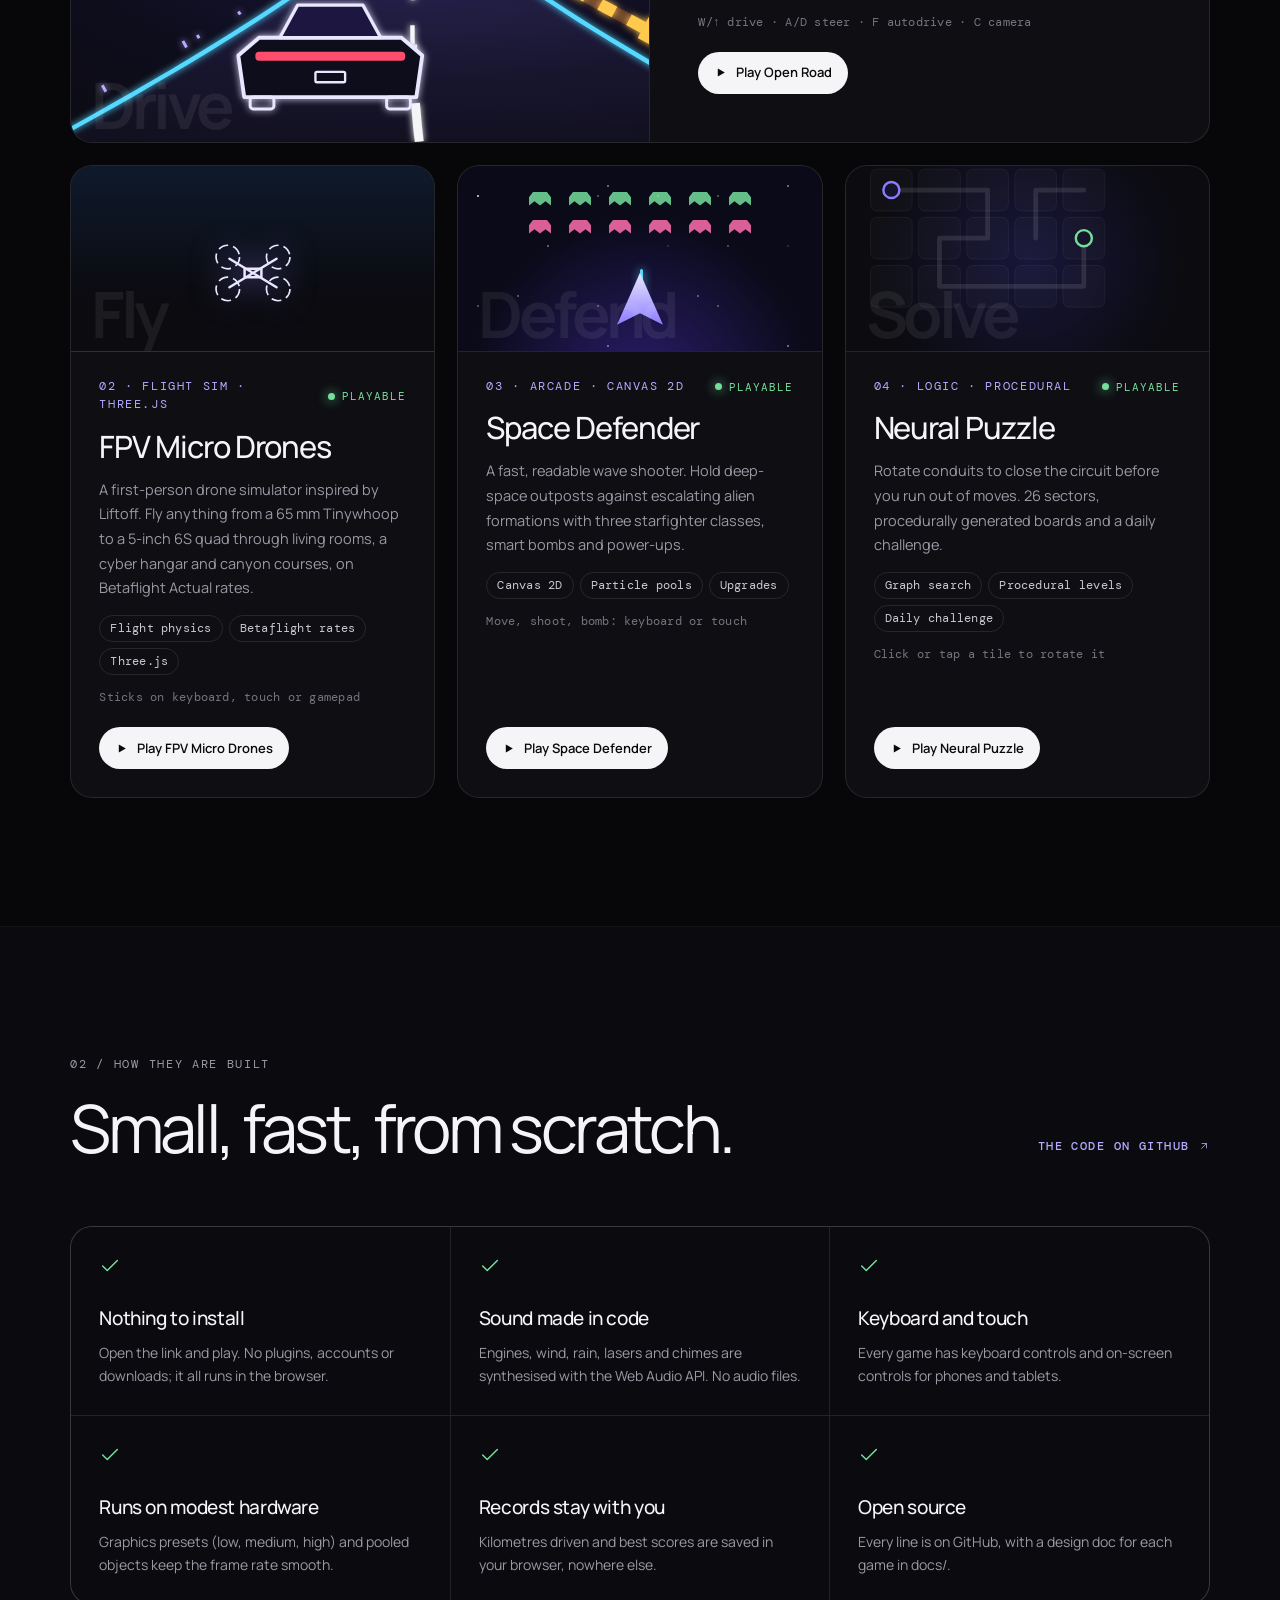
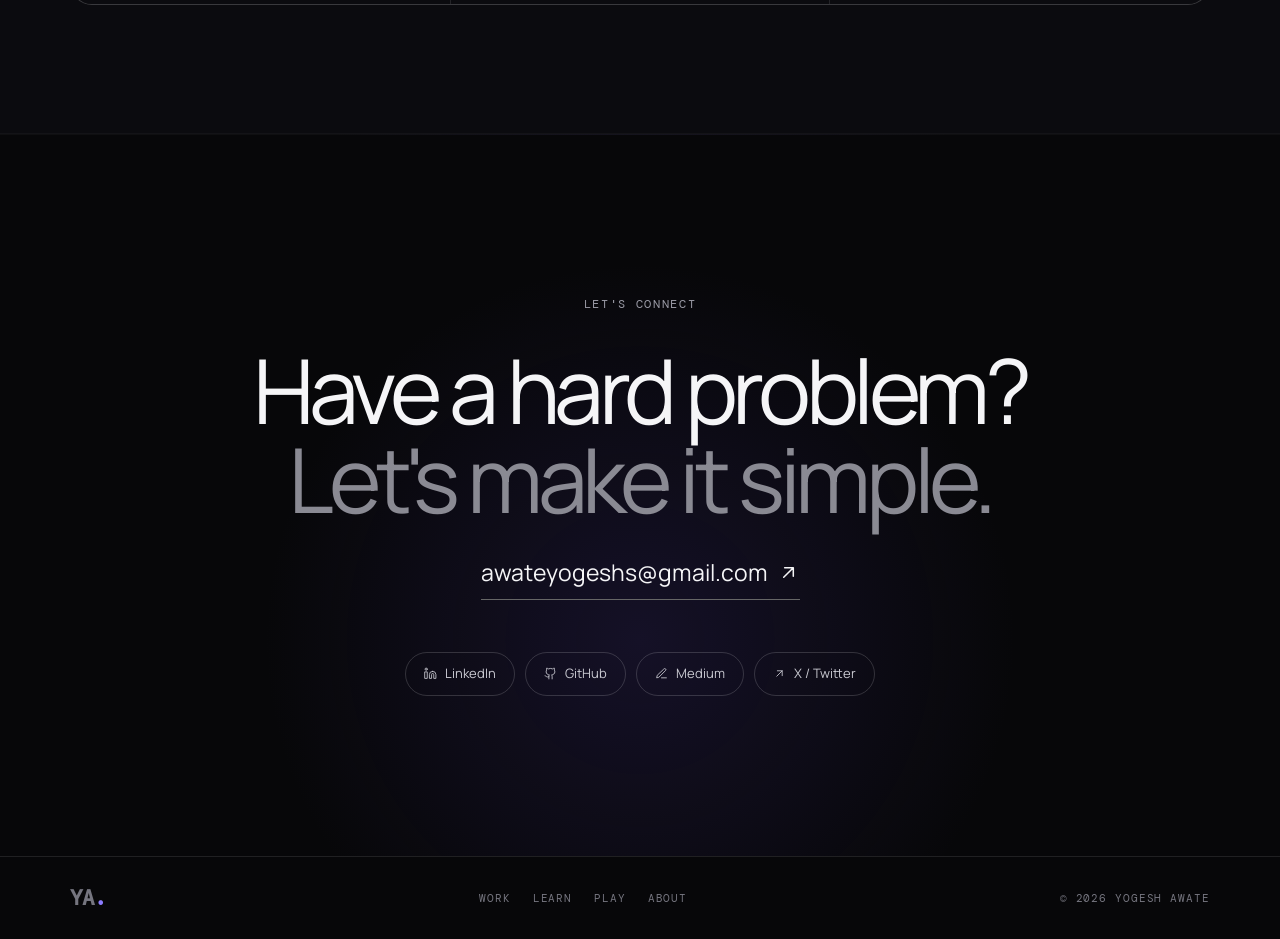
==== commit 0c451de7: "Play hub: Open Road card as neon line art, matching the other games" ====
--- a/index.html
+++ b/index.html
@@ -80,40 +80,33 @@
   </div>
   <div class="games">
       <article class="game wide spot reveal">
-        <a class="art art-ghat" href="games/open-road-racer/" tabindex="-1" aria-hidden="true"><svg class="ghat" viewBox="0 0 640 328" preserveAspectRatio="xMidYMid slice" aria-hidden="true">
+        <a class="art art-ghat" href="games/open-road-racer/" tabindex="-1" aria-hidden="true"><svg class="ghat neon" viewBox="0 0 640 328" preserveAspectRatio="xMidYMid slice" aria-hidden="true">
 <defs>
-<linearGradient id="or-sky" x1="0" y1="0" x2="0" y2="1"><stop offset="0" stop-color="#241848"/><stop offset=".55" stop-color="#8a4a78"/><stop offset=".9" stop-color="#f3a06a"/></linearGradient>
-<radialGradient id="or-sun"><stop offset="0" stop-color="#fff2c4"/><stop offset=".45" stop-color="#ffc66e"/><stop offset="1" stop-color="#ff8a5c" stop-opacity="0"/></radialGradient>
-<linearGradient id="or-road" x1="0" y1="0" x2="0" y2="1"><stop offset="0" stop-color="#6b5a72"/><stop offset="1" stop-color="#2a2733"/></linearGradient>
-<linearGradient id="or-cliff" x1="0" y1="0" x2="1" y2="0"><stop offset="0" stop-color="#1c3b1f"/><stop offset="1" stop-color="#335e2c"/></linearGradient>
-<filter id="or-glow" x="-50%" y="-200%" width="200%" height="500%"><feGaussianBlur stdDeviation="3"/></filter>
+<radialGradient id="or-bg" cx="56%" cy="48%" r="75%"><stop offset="0" stop-color="#1d1840"/><stop offset=".55" stop-color="#0e0d1c"/><stop offset="1" stop-color="#0b0b10"/></radialGradient>
+<linearGradient id="or-road" x1="0" y1="0" x2="0" y2="1"><stop offset="0" stop-color="#8c7cff" stop-opacity=".18"/><stop offset="1" stop-color="#8c7cff" stop-opacity=".04"/></linearGradient>
+<filter id="or-glow" x="-30%" y="-30%" width="160%" height="160%"><feGaussianBlur stdDeviation="2.4" result="b"/><feMerge><feMergeNode in="b"/><feMergeNode in="SourceGraphic"/></feMerge></filter>
 </defs>
-<rect width="640" height="328" fill="url(#or-sky)"/>
-<circle class="sun-glow" cx="468" cy="132" r="90" fill="url(#or-sun)"/>
-<circle cx="468" cy="132" r="28" fill="#ffe7a8"/>
-<path d="M0 150 L70 128 L130 142 L210 112 L290 140 L360 120 L430 146 L520 118 L600 140 L640 128 L640 175 L0 175 Z" fill="#6b4672" opacity=".85"/>
-<path class="ridge" d="M0 168 L90 146 L170 160 L250 138 L330 162 L410 150 L500 168 L580 146 L640 158 L640 190 L0 190 Z" fill="#43305e"/>
-<path d="M330 172 C420 166 520 170 640 162 L640 328 L560 328 C470 250 410 205 368 170 Z" fill="#1f2a2c"/>
-<path d="M368 170 C420 200 520 250 640 300 L640 328 L610 328 C470 252 394 202 368 166 Z" fill="#7a3f2a"/>
-<path d="M0 60 C120 90 250 140 350 166 L110 328 L0 328 Z" fill="url(#or-cliff)"/>
-<path d="M92.0 322.0 L107.3 313.8 L122.4 305.8 L137.0 297.9 L151.4 290.2 L165.4 282.6 L179.0 275.1 L192.2 267.8 L205.0 260.6 L217.5 253.6 L229.5 246.7 L241.1 240.0 L252.2 233.4 L263.0 226.9 L273.2 220.6 L283.0 214.4 L292.3 208.4 L301.1 202.5 L309.4 196.7 L317.2 191.1 L324.5 185.6 L331.2 180.2 L337.3 175.0 L343.0 169.9 L348.0 165.0 L352.0 166.0 L347.5 171.1 L342.4 176.3 L336.8 181.7 L330.6 187.3 L323.9 193.0 L316.7 198.9 L309.0 204.9 L300.8 211.1 L292.1 217.4 L283.0 223.9 L273.3 230.5 L263.2 237.2 L252.7 244.1 L241.7 251.1 L230.3 258.3 L218.5 265.6 L206.3 273.0 L193.7 280.5 L180.6 288.1 L167.2 295.9 L153.5 303.7 L139.3 311.7 L124.8 319.8 L110.0 328.0 Z" fill="#7a3f2a"/>
-<path d="M0 96 C110 118 230 150 345 166" fill="none" stroke="#3b6a2e" stroke-width="3" opacity=".7"/>
-<path d="M0 150 C90 170 200 190 300 196" fill="none" stroke="#14261a" stroke-width="8" stroke-linecap="round" opacity=".35"/>
-<path d="M0 220 C70 236 140 250 200 252" fill="none" stroke="#3e3a38" stroke-width="12" stroke-linecap="round" opacity=".4"/>
+<rect width="640" height="328" fill="url(#or-bg)"/>
+<g filter="url(#or-glow)" fill="none" stroke-linejoin="round" stroke-linecap="round">
+<circle class="sun-glow" cx="468" cy="128" r="30" stroke="#ff9a3c" stroke-width="3"/>
+<path d="M0 150 L70 128 L130 142 L210 112 L290 140 L360 120 L430 146 L520 118 L600 140 L640 128" stroke="#8c7cff" stroke-width="2" opacity=".55"/>
+<path class="ridge" d="M0 168 L90 146 L170 160 L250 138 L330 162 L410 150 L500 168 L580 146 L640 158" stroke="#b3abff" stroke-width="2.2"/>
+<path d="M0 70 C120 98 250 144 352 166" stroke="#74df9b" stroke-width="2.2" opacity=".85"/>
+<path d="M0 130 C110 150 230 168 340 170" stroke="#74df9b" stroke-width="1.4" opacity=".35"/>
+</g>
 <path d="M110.0 328.0 L124.8 319.8 L139.3 311.7 L153.5 303.7 L167.2 295.9 L180.6 288.1 L193.7 280.5 L206.3 273.0 L218.5 265.6 L230.3 258.3 L241.7 251.1 L252.7 244.1 L263.2 237.2 L273.3 230.5 L283.0 223.9 L292.1 217.4 L300.8 211.1 L309.0 204.9 L316.7 198.9 L323.9 193.0 L330.6 187.3 L336.8 181.7 L342.4 176.3 L347.5 171.1 L352.0 166.0 L368.0 166.0 L371.5 170.6 L375.5 175.3 L380.1 180.2 L385.2 185.2 L390.9 190.4 L397.1 195.8 L403.9 201.4 L411.2 207.1 L419.1 213.0 L427.6 219.2 L436.6 225.5 L446.2 232.0 L456.5 238.7 L467.3 245.7 L478.8 252.8 L490.8 260.2 L503.5 267.8 L516.8 275.7 L530.7 283.8 L545.3 292.1 L560.5 300.7 L576.3 309.5 L592.8 318.6 L610.0 328.0 Z" fill="url(#or-road)"/>
-<path d="M110.0 328.0 L124.8 319.8 L139.3 311.7 L153.5 303.7 L167.2 295.9 L180.6 288.1 L193.7 280.5 L206.3 273.0 L218.5 265.6 L230.3 258.3 L241.7 251.1 L252.7 244.1 L263.2 237.2 L273.3 230.5 L283.0 223.9 L292.1 217.4 L300.8 211.1 L309.0 204.9 L316.7 198.9 L323.9 193.0 L330.6 187.3 L336.8 181.7 L342.4 176.3 L347.5 171.1 L352.0 166.0" fill="none" stroke="#efe9df" stroke-width="2.5" opacity=".9"/>
-<path d="M610.0 328.0 L592.8 318.6 L576.3 309.5 L560.5 300.7 L545.3 292.1 L530.7 283.8 L516.8 275.7 L503.5 267.8 L490.8 260.2 L478.8 252.8 L467.3 245.7 L456.5 238.7 L446.2 232.0 L436.6 225.5 L427.6 219.2 L419.1 213.0 L411.2 207.1 L403.9 201.4 L397.1 195.8 L390.9 190.4 L385.2 185.2 L380.1 180.2 L375.5 175.3 L371.5 170.6 L368.0 166.0" fill="none" stroke="#efe9df" stroke-width="2.5" opacity=".9"/>
-<path class="dash" d="M360.0 328.0 L359.3 322.3 L358.7 316.6 L358.2 310.9 L357.7 305.3 L357.2 299.8 L356.8 294.3 L356.5 288.9 L356.2 283.5 L356.0 278.2 L355.8 273.0 L355.6 267.8 L355.5 262.6" style="--w:6.0px;--g:26.0;--dur:0.90s"/><path class="dash" d="M355.5 262.6 L355.4 257.6 L355.4 252.6 L355.4 247.6 L355.4 242.7 L355.5 237.9 L355.6 233.2 L355.7 228.5 L355.9 223.9 L356.0 219.4 L356.3 214.9 L356.5 210.5 L356.7 206.2" style="--w:3.0px;--g:13.0;--dur:1.15s"/><path class="dash" d="M356.7 206.2 L356.9 202.5 L357.2 198.9 L357.4 195.4 L357.7 191.9 L358.0 188.4 L358.2 185.1 L358.5 181.7 L358.8 178.5 L359.1 175.3 L359.4 172.1 L359.7 169.0 L360.0 166.0" style="--w:1.3px;--g:5.7;--dur:1.53s"/><path class="post" d="M92.0 322.0 L102.8 316.3 L113.4 310.6 L123.8 305.0 L134.1 299.5 L144.3 294.0 L154.2 288.6 L164.0 283.3 L173.6 278.1 L183.0 272.9 L192.2 267.8 L201.2 262.8 L210.1 257.8" style="--w:5.0px;--g:60.0;--dur:0.90s"/><path class="post" d="M210.1 257.8 L218.7 252.9 L227.1 248.1 L235.3 243.3 L243.4 238.6 L251.2 234.0 L258.7 229.5 L266.1 225.0 L273.2 220.6 L280.1 216.3 L286.8 212.0 L293.2 207.8 L299.4 203.6" style="--w:2.5px;--g:30.0;--dur:1.15s"/><path class="post" d="M299.4 203.6 L304.5 200.1 L309.4 196.7 L314.1 193.3 L318.7 190.0 L323.0 186.7 L327.2 183.4 L331.2 180.2 L334.9 177.1 L338.5 174.0 L341.9 170.9 L345.0 167.9 L348.0 165.0" style="--w:1.1px;--g:13.2;--dur:1.53s"/><path class="wall" d="M640.0 318.0 L627.9 311.8 L616.0 305.7 L604.4 299.7 L593.0 293.8 L581.8 288.1 L571.0 282.4 L560.3 276.9 L549.9 271.5 L539.8 266.3 L529.9 261.1 L520.3 256.0 L511.0 251.1" style="--w:16.0px"/><path class="paint" d="M640.0 318.0 L627.9 311.8 L616.0 305.7 L604.4 299.7 L593.0 293.8 L581.8 288.1 L571.0 282.4 L560.3 276.9 L549.9 271.5 L539.8 266.3 L529.9 261.1 L520.3 256.0 L511.0 251.1" style="--w:16.0px;--g:22.0;--dur:0.90s"/><path class="wall" d="M511.0 251.1 L501.9 246.2 L493.1 241.5 L484.5 236.9 L476.2 232.3 L468.1 227.9 L460.3 223.5 L452.8 219.3 L445.6 215.1 L438.6 211.1 L431.9 207.1 L425.5 203.2 L419.3 199.4" style="--w:8.0px"/><path class="paint" d="M511.0 251.1 L501.9 246.2 L493.1 241.5 L484.5 236.9 L476.2 232.3 L468.1 227.9 L460.3 223.5 L452.8 219.3 L445.6 215.1 L438.6 211.1 L431.9 207.1 L425.5 203.2 L419.3 199.4" style="--w:8.0px;--g:11.0;--dur:1.15s"/><path class="wall" d="M419.3 199.4 L414.2 196.2 L409.4 193.1 L404.7 190.1 L400.3 187.1 L396.0 184.1 L392.0 181.2 L388.1 178.4 L384.5 175.6 L381.0 172.9 L377.8 170.2 L374.8 167.6 L372.0 165.0" style="--w:3.5px"/><path class="paint" d="M419.3 199.4 L414.2 196.2 L409.4 193.1 L404.7 190.1 L400.3 187.1 L396.0 184.1 L392.0 181.2 L388.1 178.4 L384.5 175.6 L381.0 172.9 L377.8 170.2 L374.8 167.6 L372.0 165.0" style="--w:3.5px;--g:4.8;--dur:1.53s"/><g class="pass r" style="--delay:0s"><g class="tree"><rect x="-2" y="-30" width="4" height="30" fill="#2a1b1a"/><ellipse cx="0" cy="-34" rx="22" ry="9" fill="#1d3a20"/><ellipse cx="7" cy="-40" rx="13" ry="6" fill="#2a5428"/></g></g><g class="pass r" style="--delay:-1.4s"><g class="tree"><rect x="-2" y="-30" width="4" height="30" fill="#2a1b1a"/><ellipse cx="0" cy="-34" rx="22" ry="9" fill="#1d3a20"/><ellipse cx="7" cy="-40" rx="13" ry="6" fill="#2a5428"/></g></g><g class="pass r" style="--delay:-2.8s"><g class="tree"><rect x="-2" y="-30" width="4" height="30" fill="#2a1b1a"/><ellipse cx="0" cy="-34" rx="22" ry="9" fill="#1d3a20"/><ellipse cx="7" cy="-40" rx="13" ry="6" fill="#2a5428"/></g></g><g class="pass l" style="--delay:-0.7s"><g class="tree"><rect x="-2" y="-30" width="4" height="30" fill="#2a1b1a"/><ellipse cx="0" cy="-34" rx="22" ry="9" fill="#1d3a20"/><ellipse cx="7" cy="-40" rx="13" ry="6" fill="#2a5428"/></g></g><g class="pass l" style="--delay:-2.1s"><g class="tree"><rect x="-2" y="-30" width="4" height="30" fill="#2a1b1a"/><ellipse cx="0" cy="-34" rx="22" ry="9" fill="#1d3a20"/><ellipse cx="7" cy="-40" rx="13" ry="6" fill="#2a5428"/></g></g>
-<g class="car">
-<ellipse cx="300" cy="302" rx="66" ry="8" fill="#000" opacity=".45"/>
-<rect x="244" y="284" width="18" height="18" rx="3" fill="#121014"/><rect x="338" y="284" width="18" height="18" rx="3" fill="#121014"/>
-<path d="M242 298 L358 298 L362 270 L348 258 L252 258 L238 270 Z" fill="#c4582f"/>
-<path d="M266 258 L334 258 L322 236 L278 236 Z" fill="#141220"/>
-<path d="M272 254 L300 240" stroke="#ffffff" stroke-opacity=".18" stroke-width="3"/>
-<path d="M276 236 L324 236" stroke="#c4582f" stroke-width="3"/>
-<rect class="tail" x="248" y="268" width="104" height="6" rx="2" fill="#ff3b3b"/>
-<rect class="tail-glow" x="248" y="266" width="104" height="10" rx="4" fill="#ff3b3b" filter="url(#or-glow)"/>
-<rect x="288" y="280" width="24" height="8" rx="1" fill="#efe9df"/>
+<g filter="url(#or-glow)" fill="none">
+<path d="M110.0 328.0 L124.8 319.8 L139.3 311.7 L153.5 303.7 L167.2 295.9 L180.6 288.1 L193.7 280.5 L206.3 273.0 L218.5 265.6 L230.3 258.3 L241.7 251.1 L252.7 244.1 L263.2 237.2 L273.3 230.5 L283.0 223.9 L292.1 217.4 L300.8 211.1 L309.0 204.9 L316.7 198.9 L323.9 193.0 L330.6 187.3 L336.8 181.7 L342.4 176.3 L347.5 171.1 L352.0 166.0" stroke="#56d9ff" stroke-width="3"/>
+<path d="M610.0 328.0 L592.8 318.6 L576.3 309.5 L560.5 300.7 L545.3 292.1 L530.7 283.8 L516.8 275.7 L503.5 267.8 L490.8 260.2 L478.8 252.8 L467.3 245.7 L456.5 238.7 L446.2 232.0 L436.6 225.5 L427.6 219.2 L419.1 213.0 L411.2 207.1 L403.9 201.4 L397.1 195.8 L390.9 190.4 L385.2 185.2 L380.1 180.2 L375.5 175.3 L371.5 170.6 L368.0 166.0" stroke="#56d9ff" stroke-width="3"/>
+<path class="dash" d="M360.0 328.0 L359.3 322.3 L358.7 316.6 L358.2 310.9 L357.7 305.3 L357.2 299.8 L356.8 294.3 L356.5 288.9 L356.2 283.5 L356.0 278.2 L355.8 273.0 L355.6 267.8 L355.5 262.6" style="--w:6.0px;--g:26.0;--dur:0.90s"/><path class="dash" d="M355.5 262.6 L355.4 257.6 L355.4 252.6 L355.4 247.6 L355.4 242.7 L355.5 237.9 L355.6 233.2 L355.7 228.5 L355.9 223.9 L356.0 219.4 L356.3 214.9 L356.5 210.5 L356.7 206.2" style="--w:3.0px;--g:13.0;--dur:1.15s"/><path class="dash" d="M356.7 206.2 L356.9 202.5 L357.2 198.9 L357.4 195.4 L357.7 191.9 L358.0 188.4 L358.2 185.1 L358.5 181.7 L358.8 178.5 L359.1 175.3 L359.4 172.1 L359.7 169.0 L360.0 166.0" style="--w:1.3px;--g:5.7;--dur:1.53s"/><path class="post" d="M92.0 322.0 L102.8 316.3 L113.4 310.6 L123.8 305.0 L134.1 299.5 L144.3 294.0 L154.2 288.6 L164.0 283.3 L173.6 278.1 L183.0 272.9 L192.2 267.8 L201.2 262.8 L210.1 257.8" style="--w:5.0px;--g:60.0;--dur:0.90s"/><path class="post" d="M210.1 257.8 L218.7 252.9 L227.1 248.1 L235.3 243.3 L243.4 238.6 L251.2 234.0 L258.7 229.5 L266.1 225.0 L273.2 220.6 L280.1 216.3 L286.8 212.0 L293.2 207.8 L299.4 203.6" style="--w:2.5px;--g:30.0;--dur:1.15s"/><path class="post" d="M299.4 203.6 L304.5 200.1 L309.4 196.7 L314.1 193.3 L318.7 190.0 L323.0 186.7 L327.2 183.4 L331.2 180.2 L334.9 177.1 L338.5 174.0 L341.9 170.9 L345.0 167.9 L348.0 165.0" style="--w:1.1px;--g:13.2;--dur:1.53s"/><path class="wall" d="M640.0 318.0 L627.9 311.8 L616.0 305.7 L604.4 299.7 L593.0 293.8 L581.8 288.1 L571.0 282.4 L560.3 276.9 L549.9 271.5 L539.8 266.3 L529.9 261.1 L520.3 256.0 L511.0 251.1" style="--w:16.0px"/><path class="paint" d="M640.0 318.0 L627.9 311.8 L616.0 305.7 L604.4 299.7 L593.0 293.8 L581.8 288.1 L571.0 282.4 L560.3 276.9 L549.9 271.5 L539.8 266.3 L529.9 261.1 L520.3 256.0 L511.0 251.1" style="--w:16.0px;--g:22.0;--dur:0.90s"/><path class="wall" d="M511.0 251.1 L501.9 246.2 L493.1 241.5 L484.5 236.9 L476.2 232.3 L468.1 227.9 L460.3 223.5 L452.8 219.3 L445.6 215.1 L438.6 211.1 L431.9 207.1 L425.5 203.2 L419.3 199.4" style="--w:8.0px"/><path class="paint" d="M511.0 251.1 L501.9 246.2 L493.1 241.5 L484.5 236.9 L476.2 232.3 L468.1 227.9 L460.3 223.5 L452.8 219.3 L445.6 215.1 L438.6 211.1 L431.9 207.1 L425.5 203.2 L419.3 199.4" style="--w:8.0px;--g:11.0;--dur:1.15s"/><path class="wall" d="M419.3 199.4 L414.2 196.2 L409.4 193.1 L404.7 190.1 L400.3 187.1 L396.0 184.1 L392.0 181.2 L388.1 178.4 L384.5 175.6 L381.0 172.9 L377.8 170.2 L374.8 167.6 L372.0 165.0" style="--w:3.5px"/><path class="paint" d="M419.3 199.4 L414.2 196.2 L409.4 193.1 L404.7 190.1 L400.3 187.1 L396.0 184.1 L392.0 181.2 L388.1 178.4 L384.5 175.6 L381.0 172.9 L377.8 170.2 L374.8 167.6 L372.0 165.0" style="--w:3.5px;--g:4.8;--dur:1.53s"/>
+</g>
+<g filter="url(#or-glow)"><g class="pass r" style="--delay:0s"><g class="tree" fill="none" stroke="#74df9b" stroke-width="2"><path d="M0 0 V-28"/><ellipse cx="0" cy="-34" rx="20" ry="8"/></g></g><g class="pass r" style="--delay:-1.4s"><g class="tree" fill="none" stroke="#74df9b" stroke-width="2"><path d="M0 0 V-28"/><ellipse cx="0" cy="-34" rx="20" ry="8"/></g></g><g class="pass r" style="--delay:-2.8s"><g class="tree" fill="none" stroke="#74df9b" stroke-width="2"><path d="M0 0 V-28"/><ellipse cx="0" cy="-34" rx="20" ry="8"/></g></g><g class="pass l" style="--delay:-0.7s"><g class="tree" fill="none" stroke="#74df9b" stroke-width="2"><path d="M0 0 V-28"/><ellipse cx="0" cy="-34" rx="20" ry="8"/></g></g><g class="pass l" style="--delay:-2.1s"><g class="tree" fill="none" stroke="#74df9b" stroke-width="2"><path d="M0 0 V-28"/><ellipse cx="0" cy="-34" rx="20" ry="8"/></g></g></g>
+<g class="car" filter="url(#or-glow)" fill="none" stroke-linejoin="round">
+<path d="M242 298 L358 298 L362 270 L348 258 L252 258 L238 270 Z" stroke="#e9e6ff" stroke-width="2.6" fill="#0e0d1c"/>
+<path d="M266 258 L334 258 L322 236 L278 236 Z" stroke="#e9e6ff" stroke-width="2.2" fill="#1d1840"/>
+<rect x="246" y="298" width="16" height="8" rx="2" stroke="#e9e6ff" stroke-width="2"/><rect x="338" y="298" width="16" height="8" rx="2" stroke="#e9e6ff" stroke-width="2"/>
+<rect class="tail-glow" x="250" y="268" width="100" height="5" rx="2" fill="#ff4d6d" stroke="#ff4d6d" stroke-width="1"/>
+<rect x="290" y="281" width="20" height="7" rx="1" stroke="#e9e6ff" stroke-width="1.6"/>
 </g>
 </svg><span class="word">Drive</span></a>
         <div class="body">
--- a/assets/games.css
+++ b/assets/games.css
@@ -51,10 +51,10 @@
 .ghat { position: absolute; inset: 0; width: 100%; height: 100%; transition: transform 1.2s var(--ease); }
 .game:hover .ghat { transform: scale(1.04); }
 .ghat .dash, .ghat .paint, .ghat .post, .ghat .wall { fill: none; stroke-width: var(--w); stroke-linecap: butt; }
-.ghat .dash { stroke: #efe9df; stroke-dasharray: calc(var(--g) * 1px) calc(var(--g) * 1.3px); animation: or-flow-dash var(--dur) linear infinite; }
-.ghat .wall { stroke: #17151a; }
-.ghat .paint { stroke: #e8b923; stroke-dasharray: calc(var(--g) * 1px) calc(var(--g) * 1px); animation: or-flow-paint var(--dur) linear infinite; }
-.ghat .post { stroke: #f1ede6; stroke-dasharray: 2px calc(var(--g) * 1px); animation: or-flow-post var(--dur) linear infinite; }
+.ghat .dash { stroke: #f5f5f7; stroke-dasharray: calc(var(--g) * 1px) calc(var(--g) * 1.3px); animation: or-flow-dash var(--dur) linear infinite; }
+.ghat .wall { stroke: #ff9a3c; stroke-opacity: .25; }
+.ghat .paint { stroke: #ffc94d; stroke-dasharray: calc(var(--g) * 1px) calc(var(--g) * 1px); animation: or-flow-paint var(--dur) linear infinite; }
+.ghat .post { stroke: #b3abff; stroke-dasharray: 2px calc(var(--g) * 1px); animation: or-flow-post var(--dur) linear infinite; }
 @keyframes or-flow-dash { to { stroke-dashoffset: calc(var(--g) * 2.3px); } }
 @keyframes or-flow-paint { to { stroke-dashoffset: calc(var(--g) * 2px); } }
 @keyframes or-flow-post { to { stroke-dashoffset: calc(var(--g) * 1px + 2px); } }
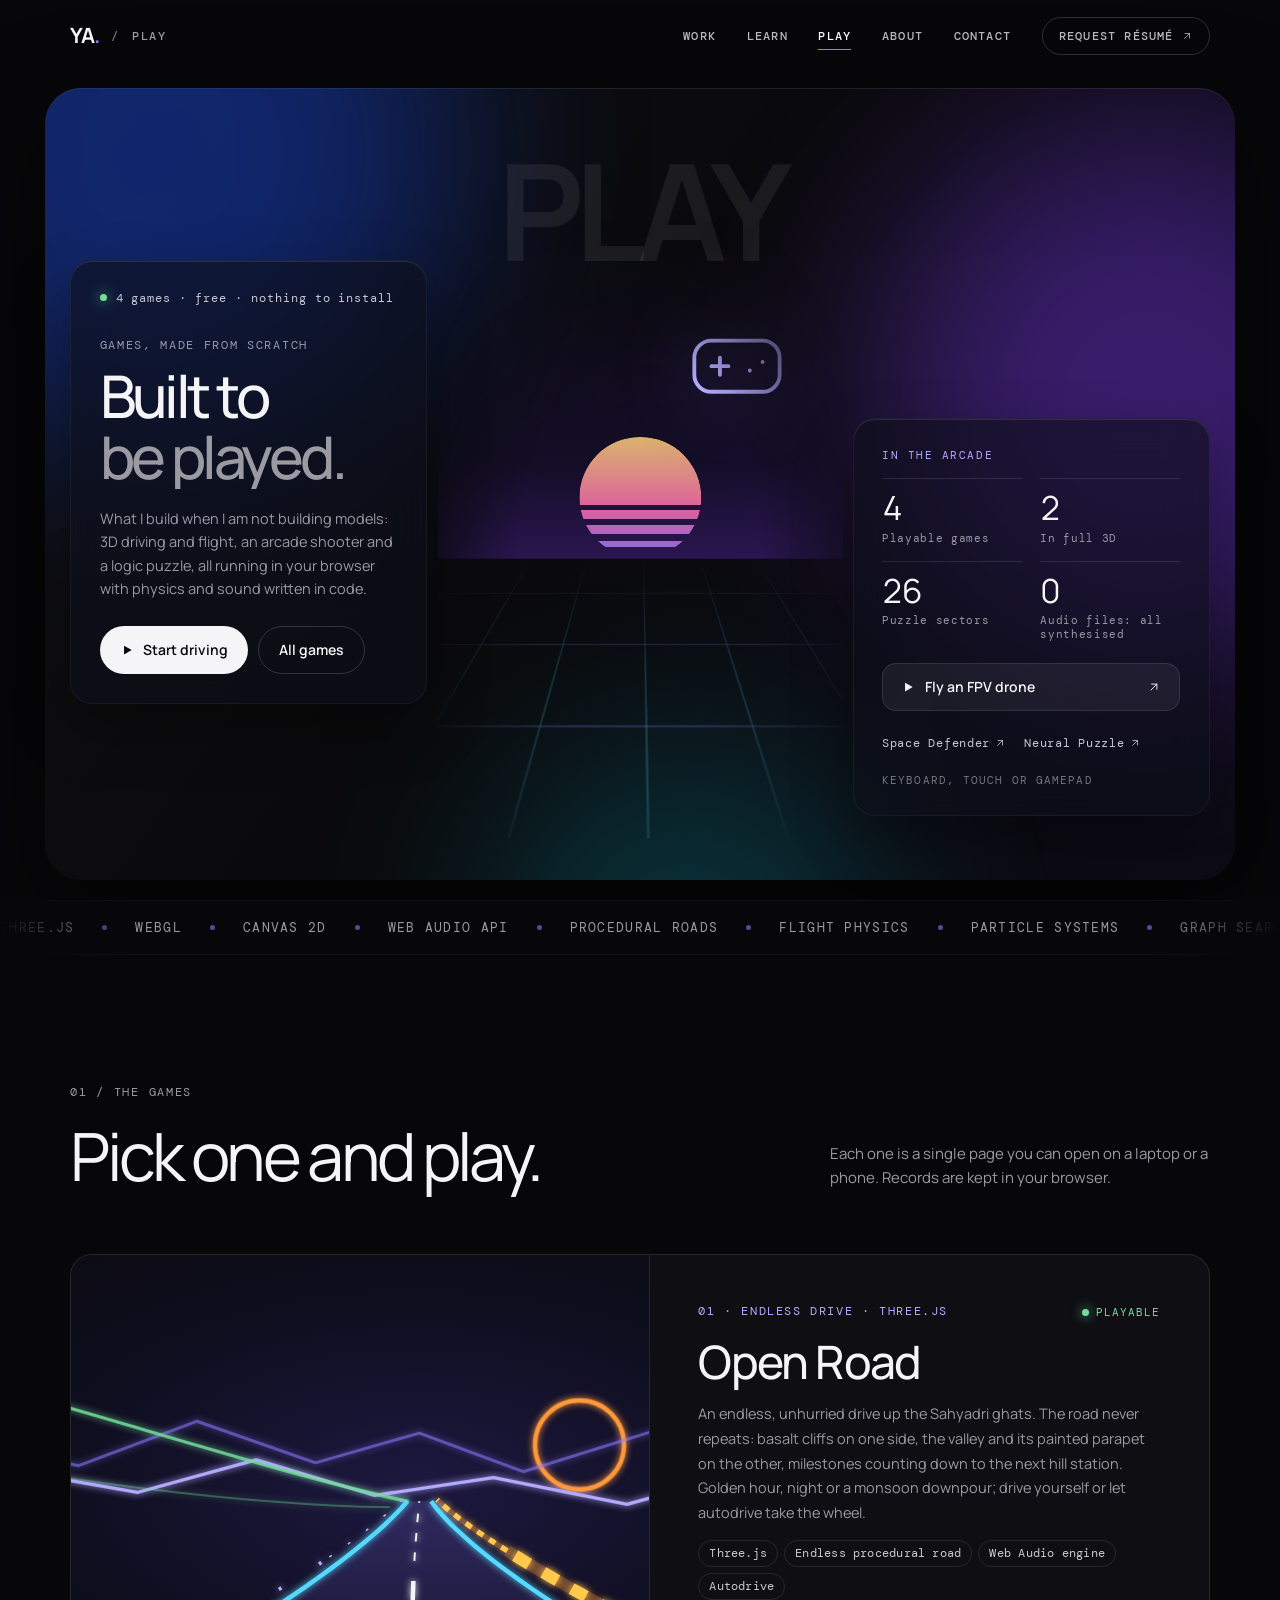
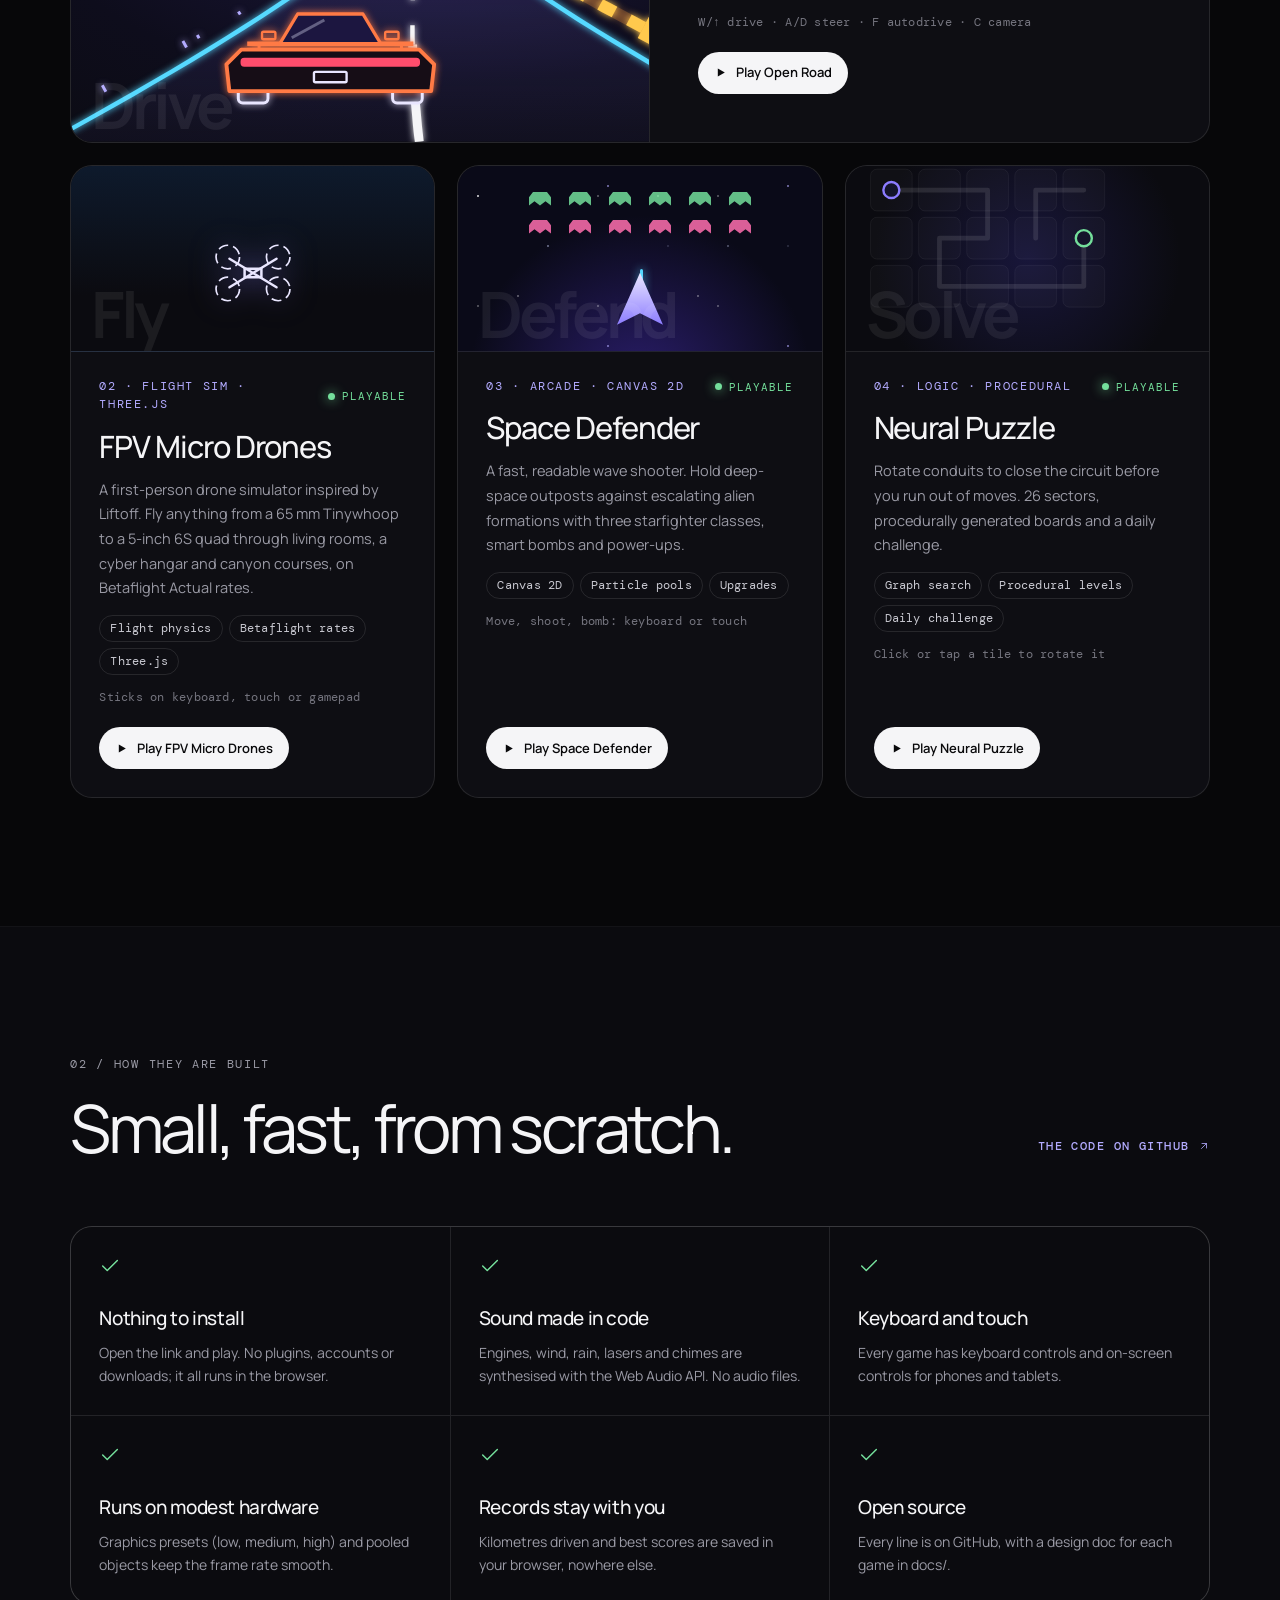
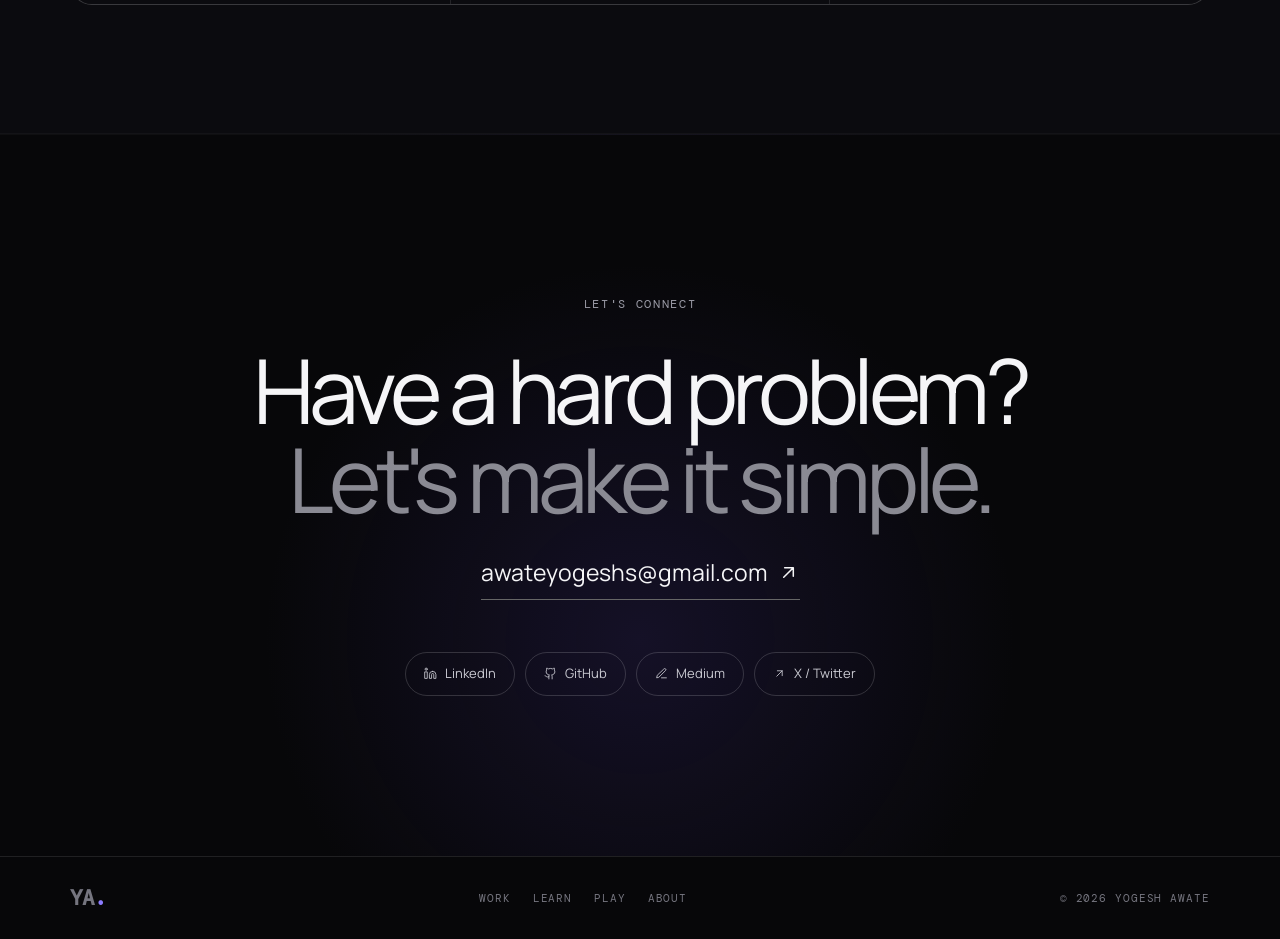
==== commit 99acb9b3: "Play hub: Open Road card car matches the in-game coupe" ====
--- a/index.html
+++ b/index.html
@@ -102,11 +102,15 @@
 </g>
 <g filter="url(#or-glow)"><g class="pass r" style="--delay:0s"><g class="tree" fill="none" stroke="#74df9b" stroke-width="2"><path d="M0 0 V-28"/><ellipse cx="0" cy="-34" rx="20" ry="8"/></g></g><g class="pass r" style="--delay:-1.4s"><g class="tree" fill="none" stroke="#74df9b" stroke-width="2"><path d="M0 0 V-28"/><ellipse cx="0" cy="-34" rx="20" ry="8"/></g></g><g class="pass r" style="--delay:-2.8s"><g class="tree" fill="none" stroke="#74df9b" stroke-width="2"><path d="M0 0 V-28"/><ellipse cx="0" cy="-34" rx="20" ry="8"/></g></g><g class="pass l" style="--delay:-0.7s"><g class="tree" fill="none" stroke="#74df9b" stroke-width="2"><path d="M0 0 V-28"/><ellipse cx="0" cy="-34" rx="20" ry="8"/></g></g><g class="pass l" style="--delay:-2.1s"><g class="tree" fill="none" stroke="#74df9b" stroke-width="2"><path d="M0 0 V-28"/><ellipse cx="0" cy="-34" rx="20" ry="8"/></g></g></g>
 <g class="car" filter="url(#or-glow)" fill="none" stroke-linejoin="round">
-<path d="M242 298 L358 298 L362 270 L348 258 L252 258 L238 270 Z" stroke="#e9e6ff" stroke-width="2.6" fill="#0e0d1c"/>
-<path d="M266 258 L334 258 L322 236 L278 236 Z" stroke="#e9e6ff" stroke-width="2.2" fill="#1d1840"/>
-<rect x="246" y="298" width="16" height="8" rx="2" stroke="#e9e6ff" stroke-width="2"/><rect x="338" y="298" width="16" height="8" rx="2" stroke="#e9e6ff" stroke-width="2"/>
-<rect class="tail-glow" x="250" y="268" width="100" height="5" rx="2" fill="#ff4d6d" stroke="#ff4d6d" stroke-width="1"/>
-<rect x="290" y="281" width="20" height="7" rx="1" stroke="#e9e6ff" stroke-width="1.6"/>
+<rect x="238" y="284" width="20" height="18" rx="3" stroke="#e9e6ff" stroke-width="2"/><rect x="342" y="284" width="20" height="18" rx="3" stroke="#e9e6ff" stroke-width="2"/>
+<path d="M232 294 L368 294 L370 276 L360 266 L240 266 L230 276 Z" stroke="#ff7a45" stroke-width="2.6" fill="#140d14"/>
+<path d="M244 262 L356 262" stroke="#ff7a45" stroke-width="3"/>
+<path d="M252 262 V266 M348 262 V266" stroke="#ff7a45" stroke-width="2"/>
+<path d="M266 262 L334 262 L322 242 L278 242 Z" stroke="#ff7a45" stroke-width="2.2" fill="#1d1840"/>
+<path d="M274 258 L296 246" stroke="#e9e6ff" stroke-opacity=".35" stroke-width="2"/>
+<rect x="254" y="254" width="9" height="5" rx="1" stroke="#ff7a45" stroke-width="1.6"/><rect x="337" y="254" width="9" height="5" rx="1" stroke="#ff7a45" stroke-width="1.6"/>
+<rect class="tail-glow" x="240" y="272" width="120" height="5" rx="2" fill="#ff4d6d" stroke="#ff4d6d" stroke-width="1"/>
+<rect x="289" y="281" width="22" height="7" rx="1" stroke="#e9e6ff" stroke-width="1.6"/>
 </g>
 </svg><span class="word">Drive</span></a>
         <div class="body">
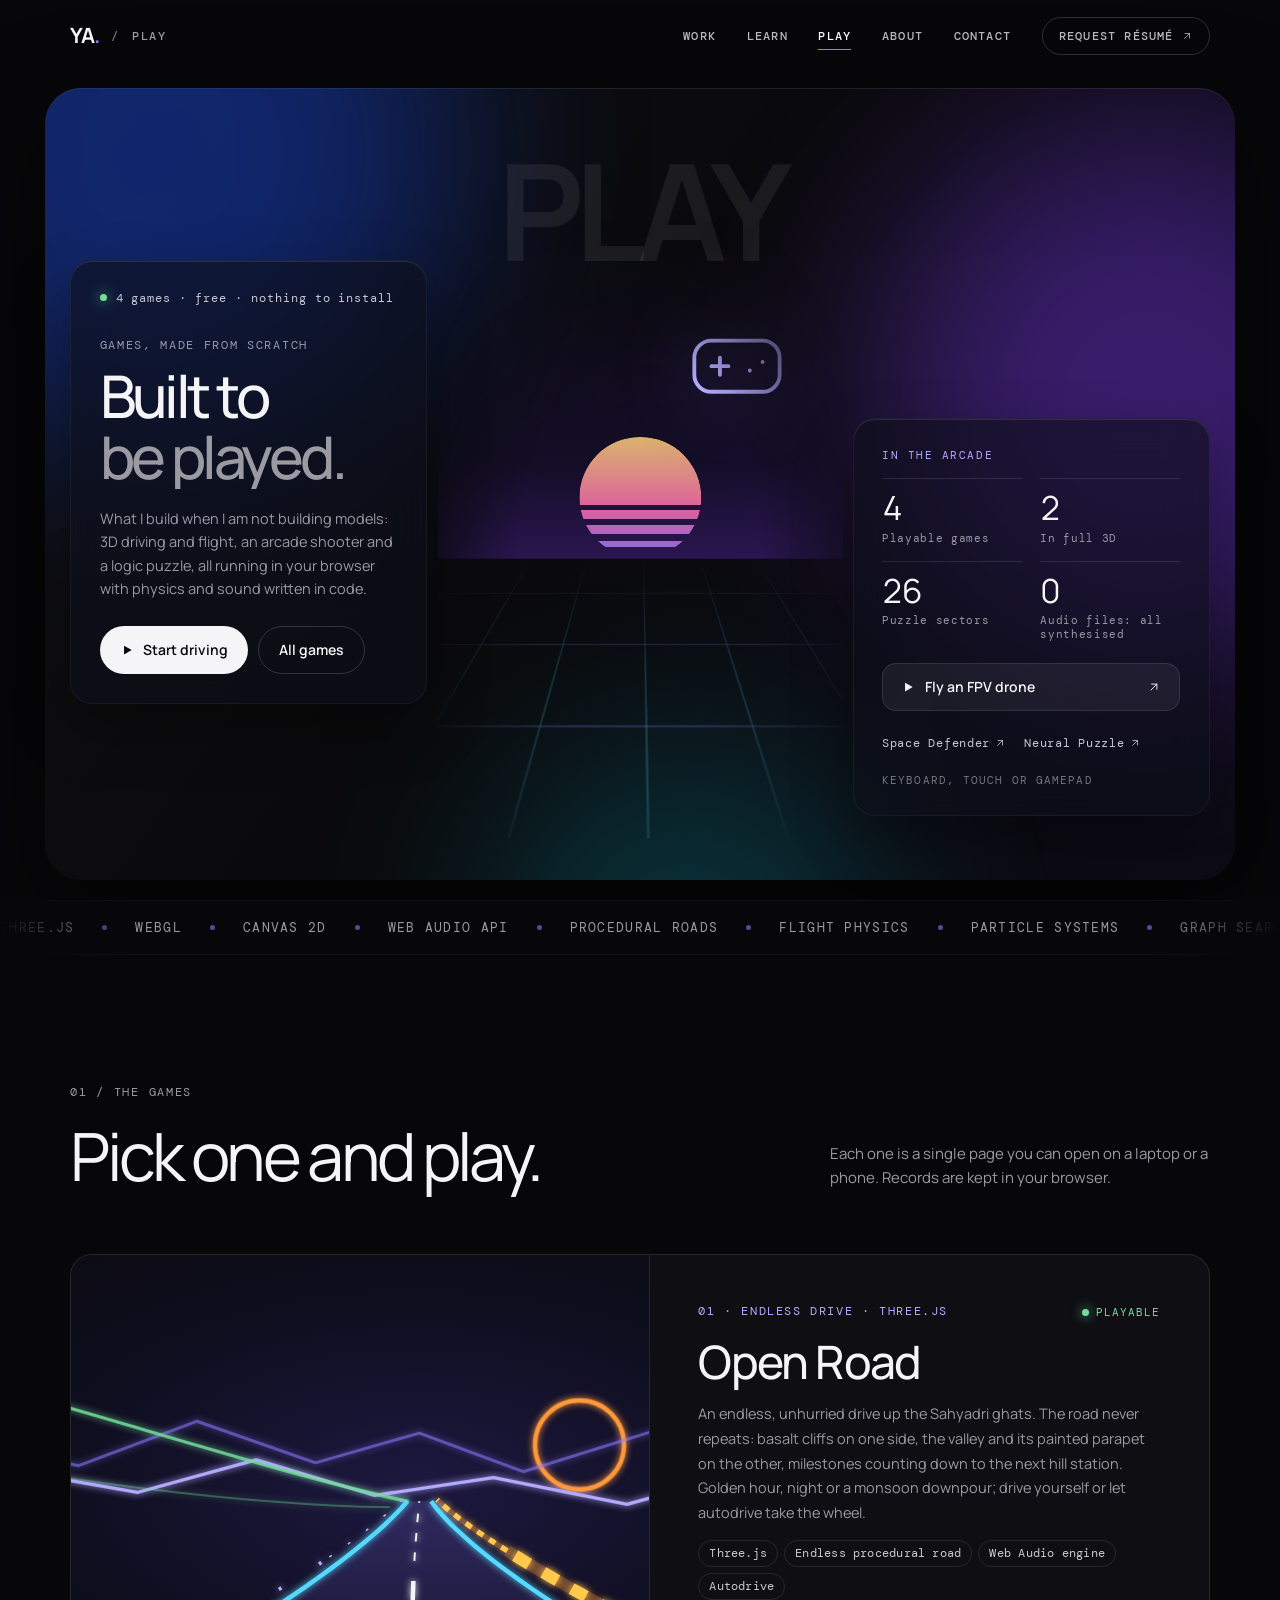
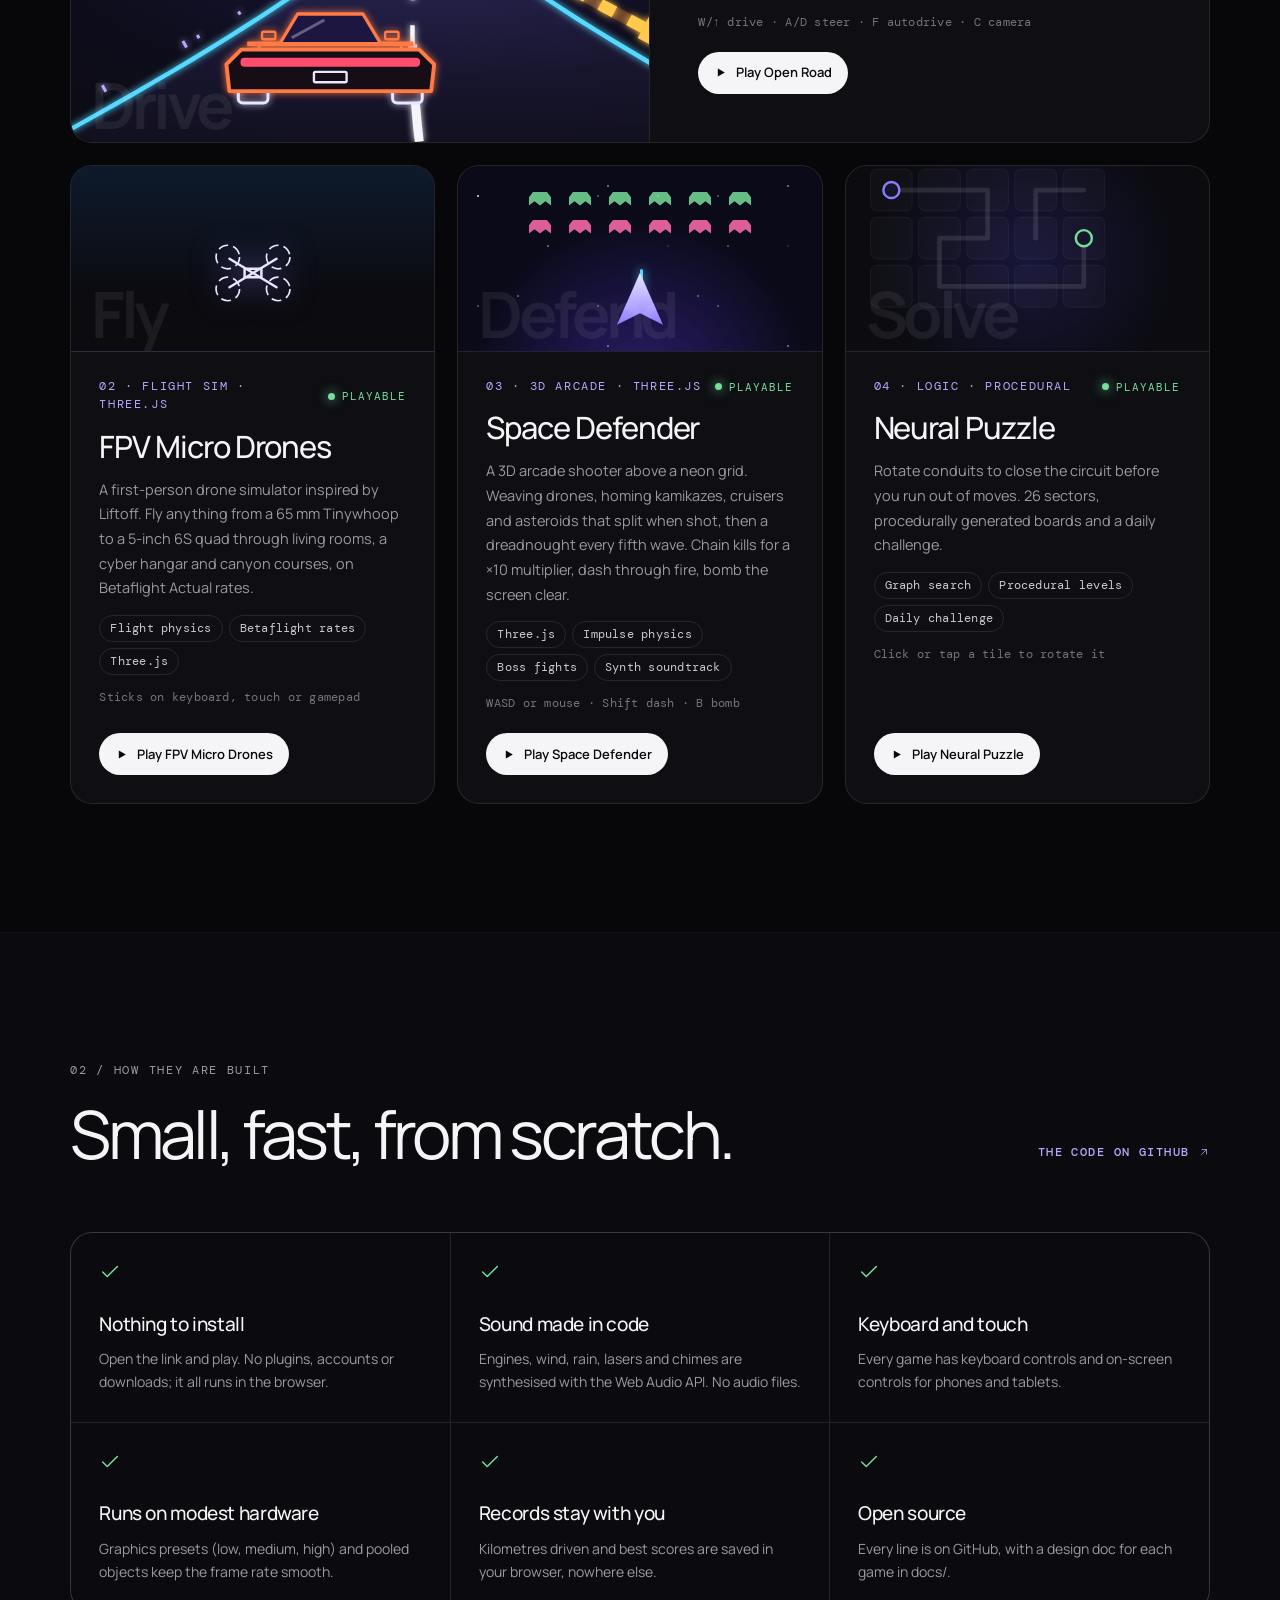
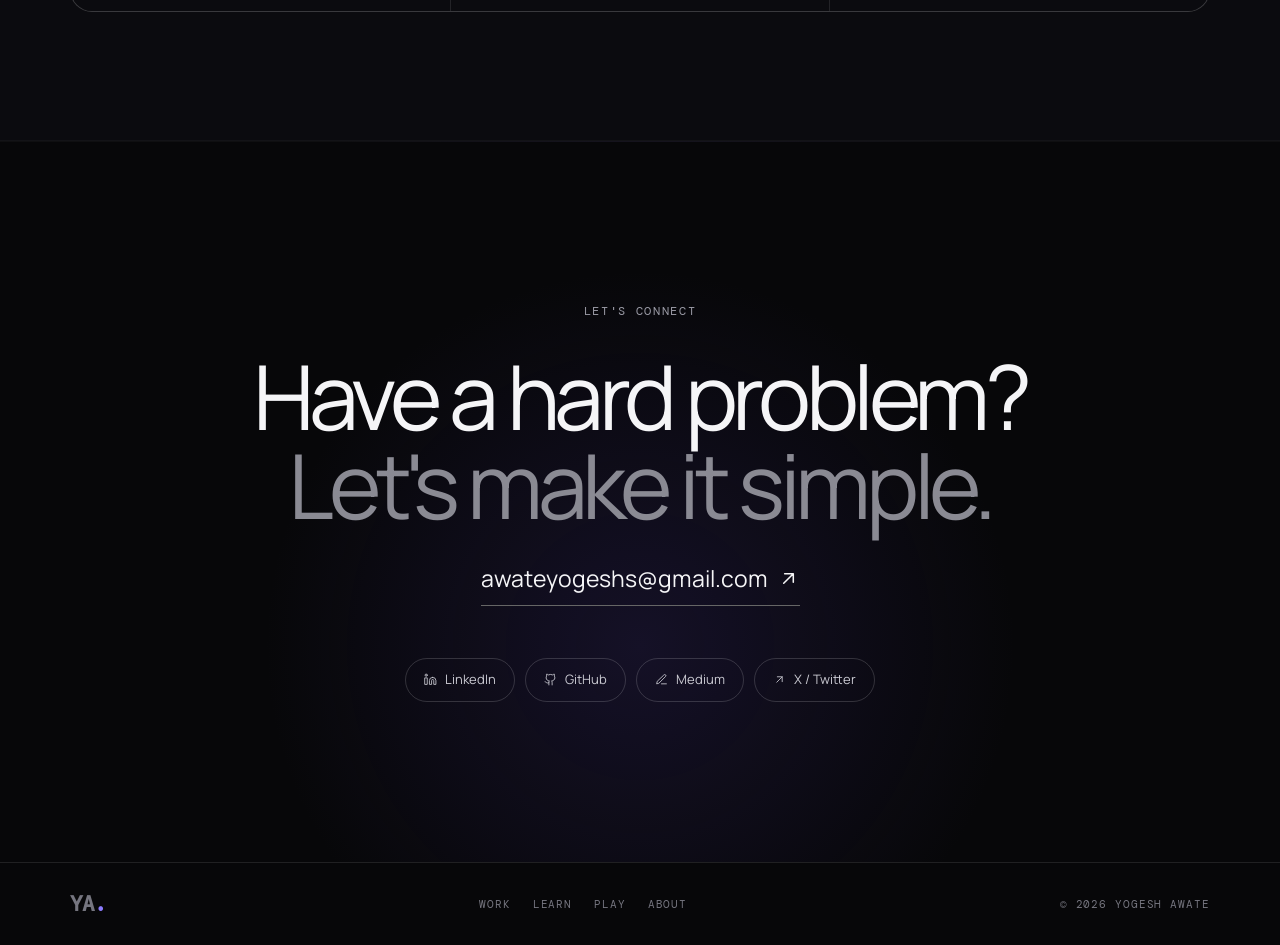
==== commit fabcd188: "Space Defender: rebuilt as a 3D arcade shooter Three.js ship with mass, banking and a dash; drones, " ====
--- a/index.html
+++ b/index.html
@@ -137,11 +137,11 @@
       <article class="game spot reveal">
         <a class="art art-space" href="games/space-defender/" tabindex="-1" aria-hidden="true"><i class="stars far"></i><i class="stars"></i><div class="invaders"><i></i><i></i><i></i><i></i><i></i><i></i><i></i><i></i><i></i><i></i><i></i><i></i></div><i class="shot-line"></i><i class="ship"></i><span class="word">Defend</span></a>
         <div class="body">
-          <div class="row"><small>03 · Arcade · Canvas 2D</small><span class="status live"><i></i>Playable</span></div>
+          <div class="row"><small>03 · 3D arcade · Three.js</small><span class="status live"><i></i>Playable</span></div>
           <h3>Space Defender</h3>
-          <p>A fast, readable wave shooter. Hold deep-space outposts against escalating alien formations with three starfighter classes, smart bombs and power-ups.</p>
-          <div class="chips"><span>Canvas 2D</span><span>Particle pools</span><span>Upgrades</span></div>
-          <p class="keys">Move, shoot, bomb: keyboard or touch</p>
+          <p>A 3D arcade shooter above a neon grid. Weaving drones, homing kamikazes, cruisers and asteroids that split when shot, then a dreadnought every fifth wave. Chain kills for a ×10 multiplier, dash through fire, bomb the screen clear.</p>
+          <div class="chips"><span>Three.js</span><span>Impulse physics</span><span>Boss fights</span><span>Synth soundtrack</span></div>
+          <p class="keys">WASD or mouse · Shift dash · B bomb</p>
           <div class="links"><a class="button light small" href="games/space-defender/"><svg class="i" viewBox="0 0 24 24" fill="currentColor" aria-hidden="true"><path d="M7 4.5v15l13-7.5z"/></svg> Play Space Defender</a></div>
         </div>
       </article>
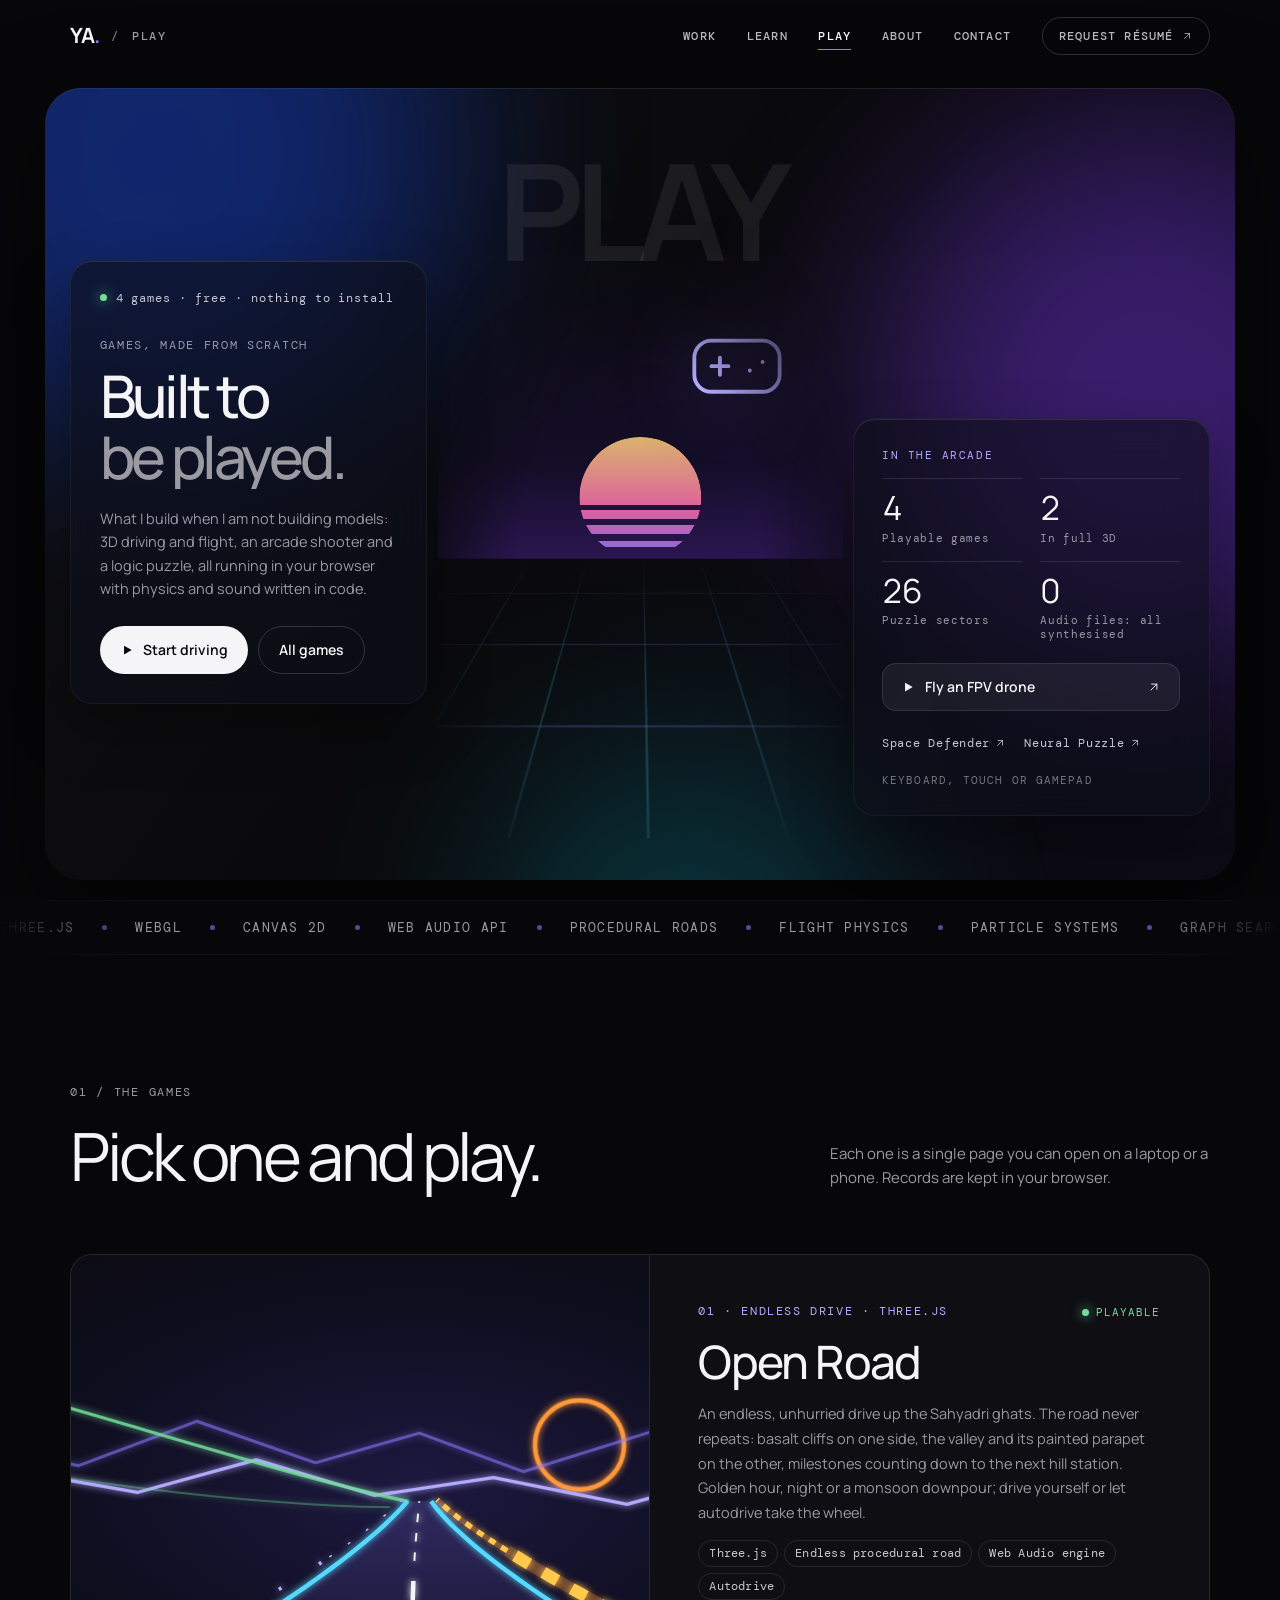
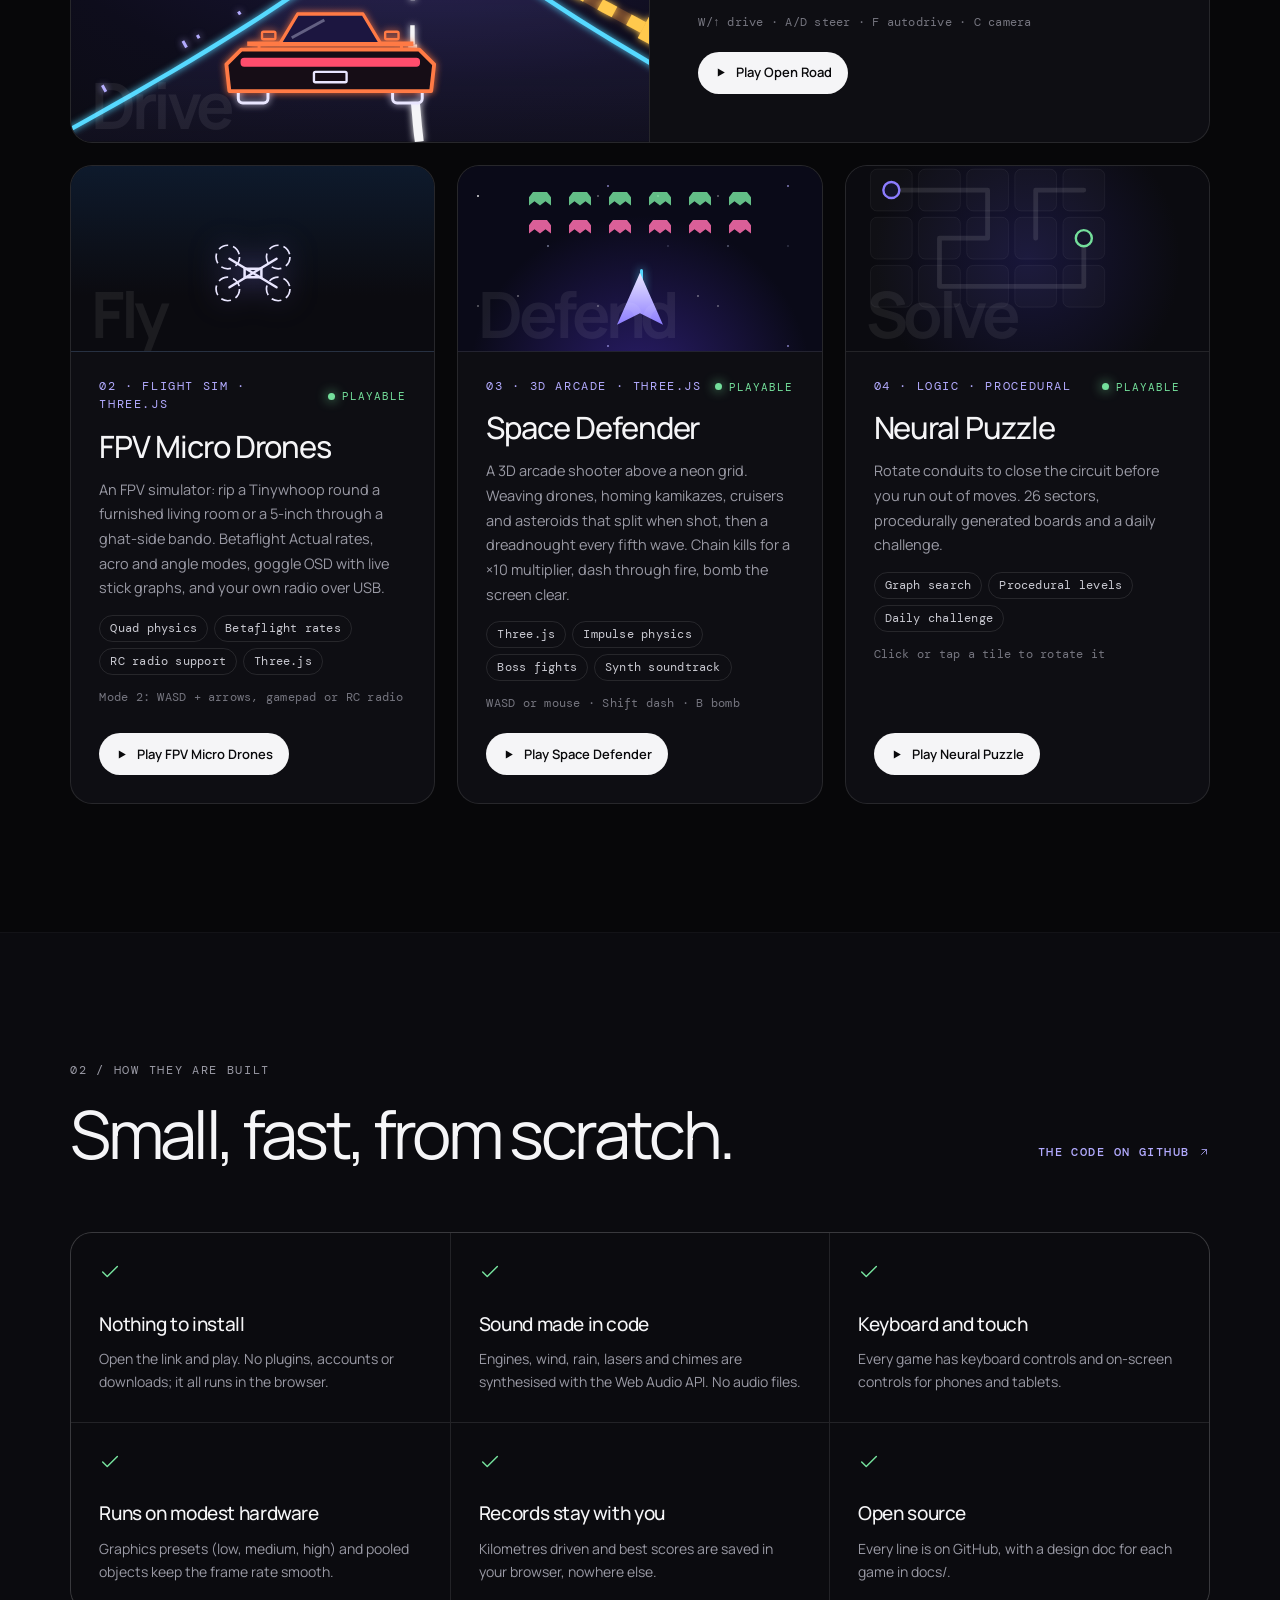
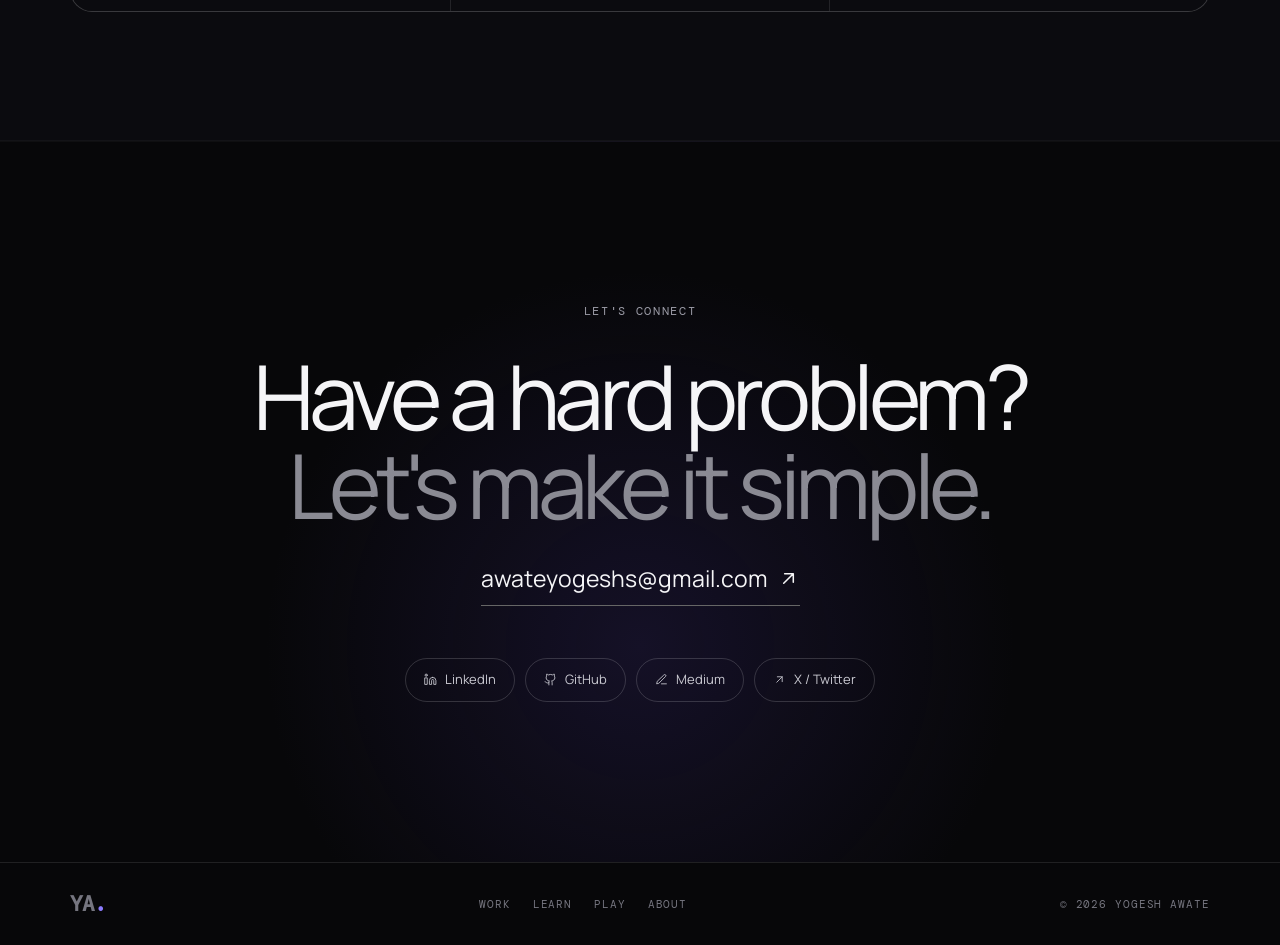
==== commit 467c07b8: "FPV Micro Drones: rebuilt simulator with radio support Rigid-body quad with Betaflight Actual rates," ====
--- a/index.html
+++ b/index.html
@@ -128,9 +128,9 @@
         <div class="body">
           <div class="row"><small>02 · Flight sim · Three.js</small><span class="status live"><i></i>Playable</span></div>
           <h3>FPV Micro Drones</h3>
-          <p>A first-person drone simulator inspired by Liftoff. Fly anything from a 65 mm Tinywhoop to a 5-inch 6S quad through living rooms, a cyber hangar and canyon courses, on Betaflight Actual rates.</p>
-          <div class="chips"><span>Flight physics</span><span>Betaflight rates</span><span>Three.js</span></div>
-          <p class="keys">Sticks on keyboard, touch or gamepad</p>
+          <p>An FPV simulator: rip a Tinywhoop round a furnished living room or a 5-inch through a ghat-side bando. Betaflight Actual rates, acro and angle modes, goggle OSD with live stick graphs, and your own radio over USB.</p>
+          <div class="chips"><span>Quad physics</span><span>Betaflight rates</span><span>RC radio support</span><span>Three.js</span></div>
+          <p class="keys">Mode 2: WASD + arrows, gamepad or RC radio</p>
           <div class="links"><a class="button light small" href="games/fpv-time-trial/"><svg class="i" viewBox="0 0 24 24" fill="currentColor" aria-hidden="true"><path d="M7 4.5v15l13-7.5z"/></svg> Play FPV Micro Drones</a></div>
         </div>
       </article>
